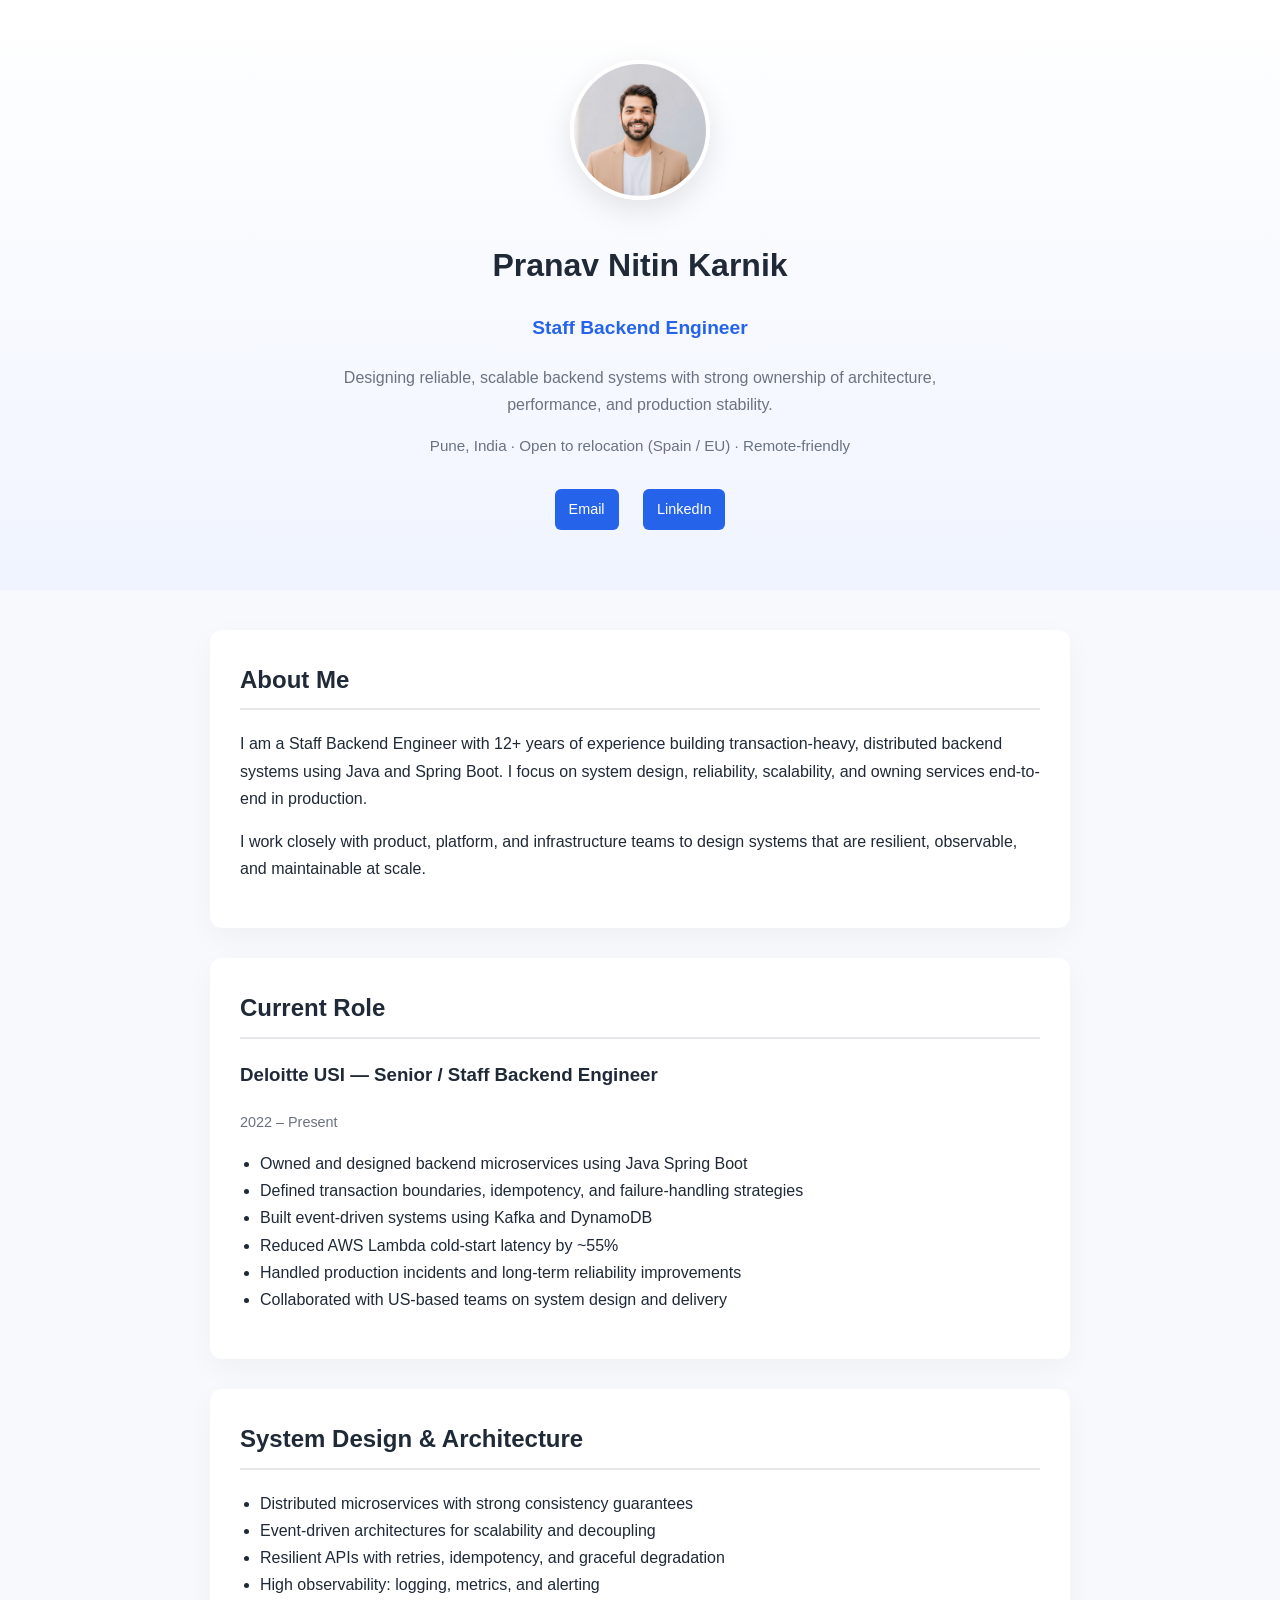
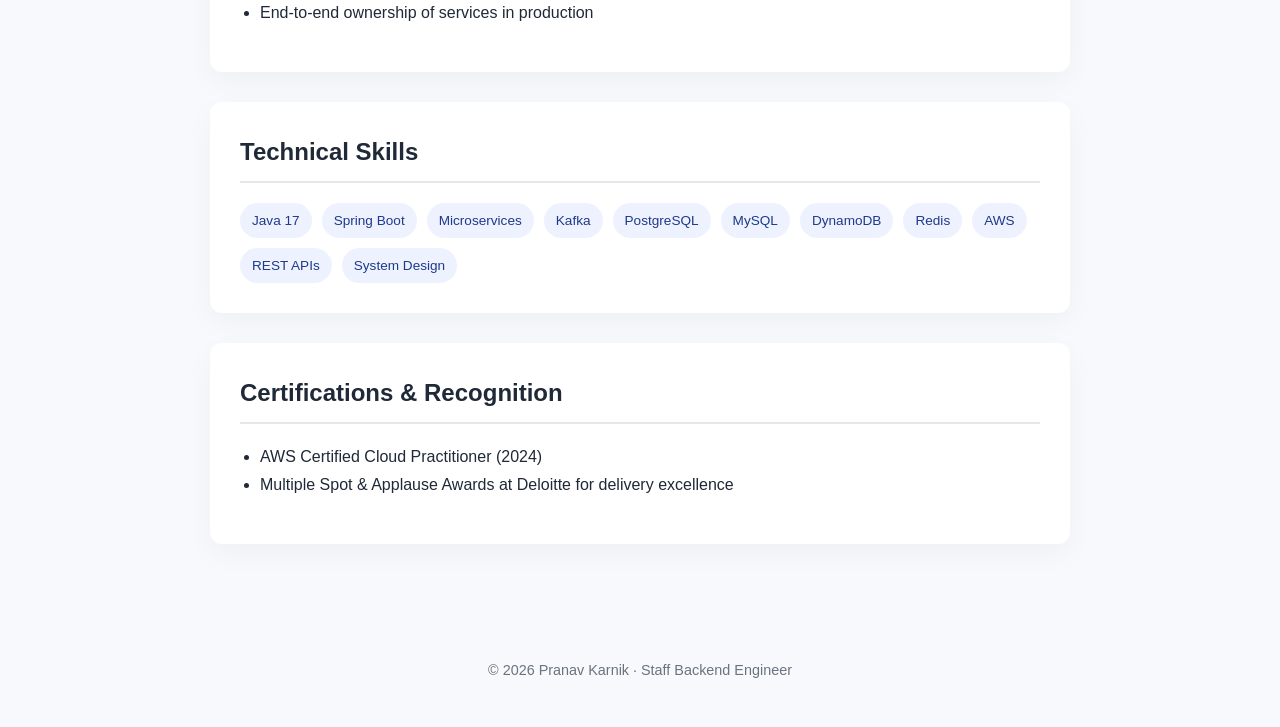
==== index.html @ 647afb9c "Update index.html Update photo file name" ====
<!DOCTYPE html>
<html lang="en">
<head>
  <meta charset="UTF-8" />
  <meta name="viewport" content="width=device-width, initial-scale=1" />
  <title>Pranav Karnik | Staff Backend Engineer</title>
  <link rel="stylesheet" href="styles.css" />
</head>
<body>

<header class="hero">
  <div class="hero-content">
    <img src="IMG_8916.jpeg" alt="Pranav Karnik" class="profile-pic" />

    <h1>Pranav Nitin Karnik</h1>
    <p class="role">Staff Backend Engineer</p>
    <p class="tagline">
      Designing reliable, scalable backend systems with strong ownership
      of architecture, performance, and production stability.
    </p>

    <p class="location">
      Pune, India · Open to relocation (Spain / EU) · Remote-friendly
    </p>

    <div class="links">
      <a href="mailto:pranavkarnik6@gmail.com">Email</a>
      <a href="https://www.linkedin.com/in/pranavkarnik/" target="_blank">LinkedIn</a>
    </div>
  </div>
</header>

<main>

<section>
  <h2>About Me</h2>
  <p>
    I am a Staff Backend Engineer with 12+ years of experience building
    transaction-heavy, distributed backend systems using Java and Spring Boot.
    I focus on system design, reliability, scalability, and owning services
    end-to-end in production.
  </p>
  <p>
    I work closely with product, platform, and infrastructure teams to
    design systems that are resilient, observable, and maintainable at scale.
  </p>
</section>

<section>
  <h2>Current Role</h2>
  <h3>Deloitte USI — Senior / Staff Backend Engineer</h3>
  <p class="time">2022 – Present</p>

  <ul>
    <li>Owned and designed backend microservices using Java Spring Boot</li>
    <li>Defined transaction boundaries, idempotency, and failure-handling strategies</li>
    <li>Built event-driven systems using Kafka and DynamoDB</li>
    <li>Reduced AWS Lambda cold-start latency by ~55%</li>
    <li>Handled production incidents and long-term reliability improvements</li>
    <li>Collaborated with US-based teams on system design and delivery</li>
  </ul>
</section>

<section>
  <h2>System Design & Architecture</h2>
  <ul>
    <li>Distributed microservices with strong consistency guarantees</li>
    <li>Event-driven architectures for scalability and decoupling</li>
    <li>Resilient APIs with retries, idempotency, and graceful degradation</li>
    <li>High observability: logging, metrics, and alerting</li>
    <li>End-to-end ownership of services in production</li>
  </ul>
</section>

<section>
  <h2>Technical Skills</h2>

  <div class="skills">
    <span>Java 17</span>
    <span>Spring Boot</span>
    <span>Microservices</span>
    <span>Kafka</span>
    <span>PostgreSQL</span>
    <span>MySQL</span>
    <span>DynamoDB</span>
    <span>Redis</span>
    <span>AWS</span>
    <span>REST APIs</span>
    <span>System Design</span>
  </div>
</section>

<section>
  <h2>Certifications & Recognition</h2>
  <ul>
    <li>AWS Certified Cloud Practitioner (2024)</li>
    <li>Multiple Spot & Applause Awards at Deloitte for delivery excellence</li>
  </ul>
</section>

</main>

<footer>
  <p>© 2026 Pranav Karnik · Staff Backend Engineer</p>
</footer>

</body>
</html>
---- styles.css ----
:root {
  --bg: #f7f9fc;
  --card: #ffffff;
  --text: #1f2937;
  --muted: #6b7280;
  --accent: #2563eb;
}

* {
  box-sizing: border-box;
}

body {
  margin: 0;
  font-family: -apple-system, BlinkMacSystemFont, "Segoe UI", Arial, sans-serif;
  background: var(--bg);
  color: var(--text);
  line-height: 1.7;
}

.hero {
  background: linear-gradient(180deg, #ffffff, #f0f4ff);
  padding: 60px 20px;
  text-align: center;
}

.hero-content {
  max-width: 900px;
  margin: auto;
}

.profile-pic {
  width: 140px;
  height: 140px;
  object-fit: cover;
  border-radius: 50%;
  border: 4px solid white;
  box-shadow: 0 10px 30px rgba(0,0,0,0.1);
  margin-bottom: 20px;
}

h1 {
  margin: 10px 0 5px;
}

.role {
  font-size: 1.2rem;
  font-weight: 600;
  color: var(--accent);
}

.tagline {
  max-width: 650px;
  margin: 15px auto;
  color: var(--muted);
}

.location {
  font-size: 0.95rem;
  color: var(--muted);
}

.links a {
  display: inline-block;
  margin: 15px 10px 0;
  padding: 8px 14px;
  border-radius: 6px;
  text-decoration: none;
  color: white;
  background: var(--accent);
  font-size: 0.9rem;
}

main {
  max-width: 900px;
  margin: auto;
  padding: 40px 20px;
}

section {
  background: var(--card);
  padding: 30px;
  border-radius: 12px;
  margin-bottom: 30px;
  box-shadow: 0 10px 30px rgba(0,0,0,0.04);
}

h2 {
  margin-top: 0;
  border-bottom: 2px solid #e5e7eb;
  padding-bottom: 8px;
}

.time {
  color: var(--muted);
  font-size: 0.9rem;
}

ul {
  padding-left: 20px;
}

.skills {
  display: flex;
  flex-wrap: wrap;
  gap: 10px;
}

.skills span {
  background: #eef2ff;
  color: #1e3a8a;
  padding: 6px 12px;
  border-radius: 999px;
  font-size: 0.85rem;
}

footer {
  text-align: center;
  padding: 30px 10px;
  color: var(--muted);
  font-size: 0.9rem;
}
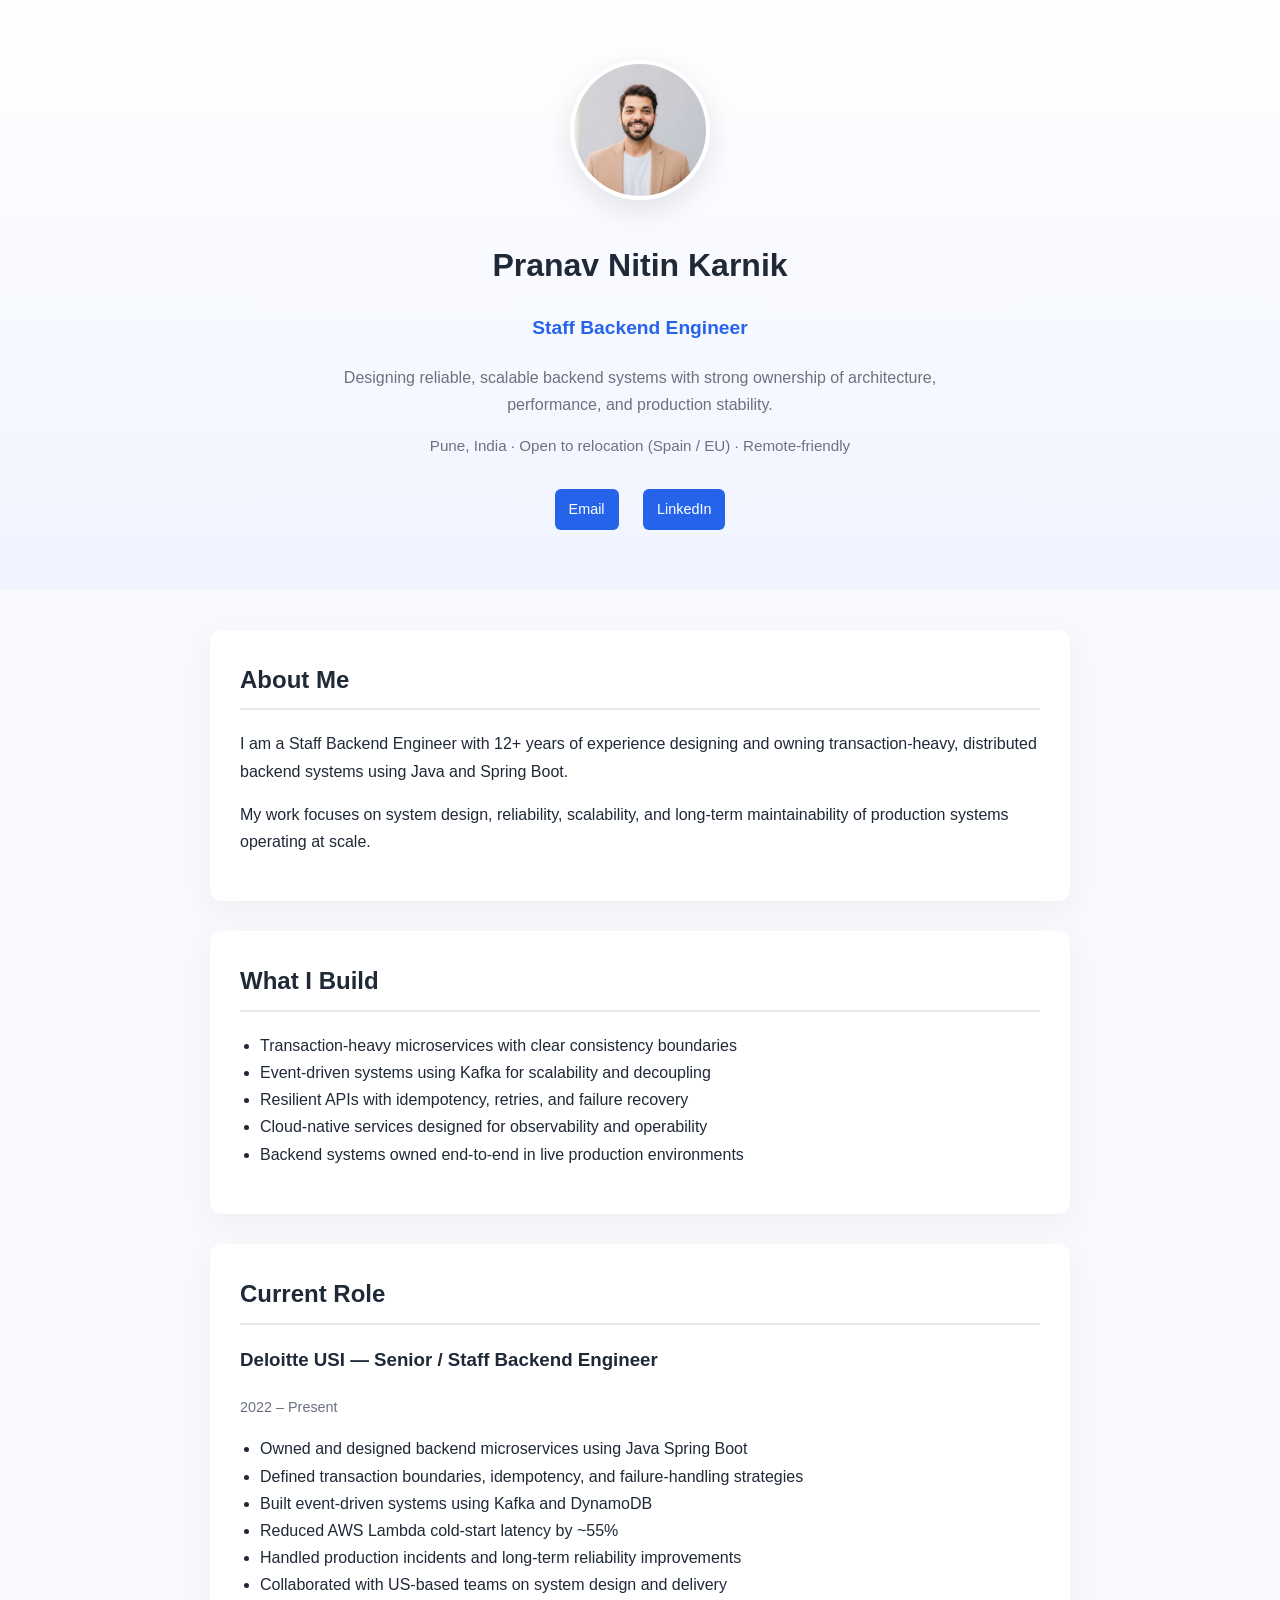
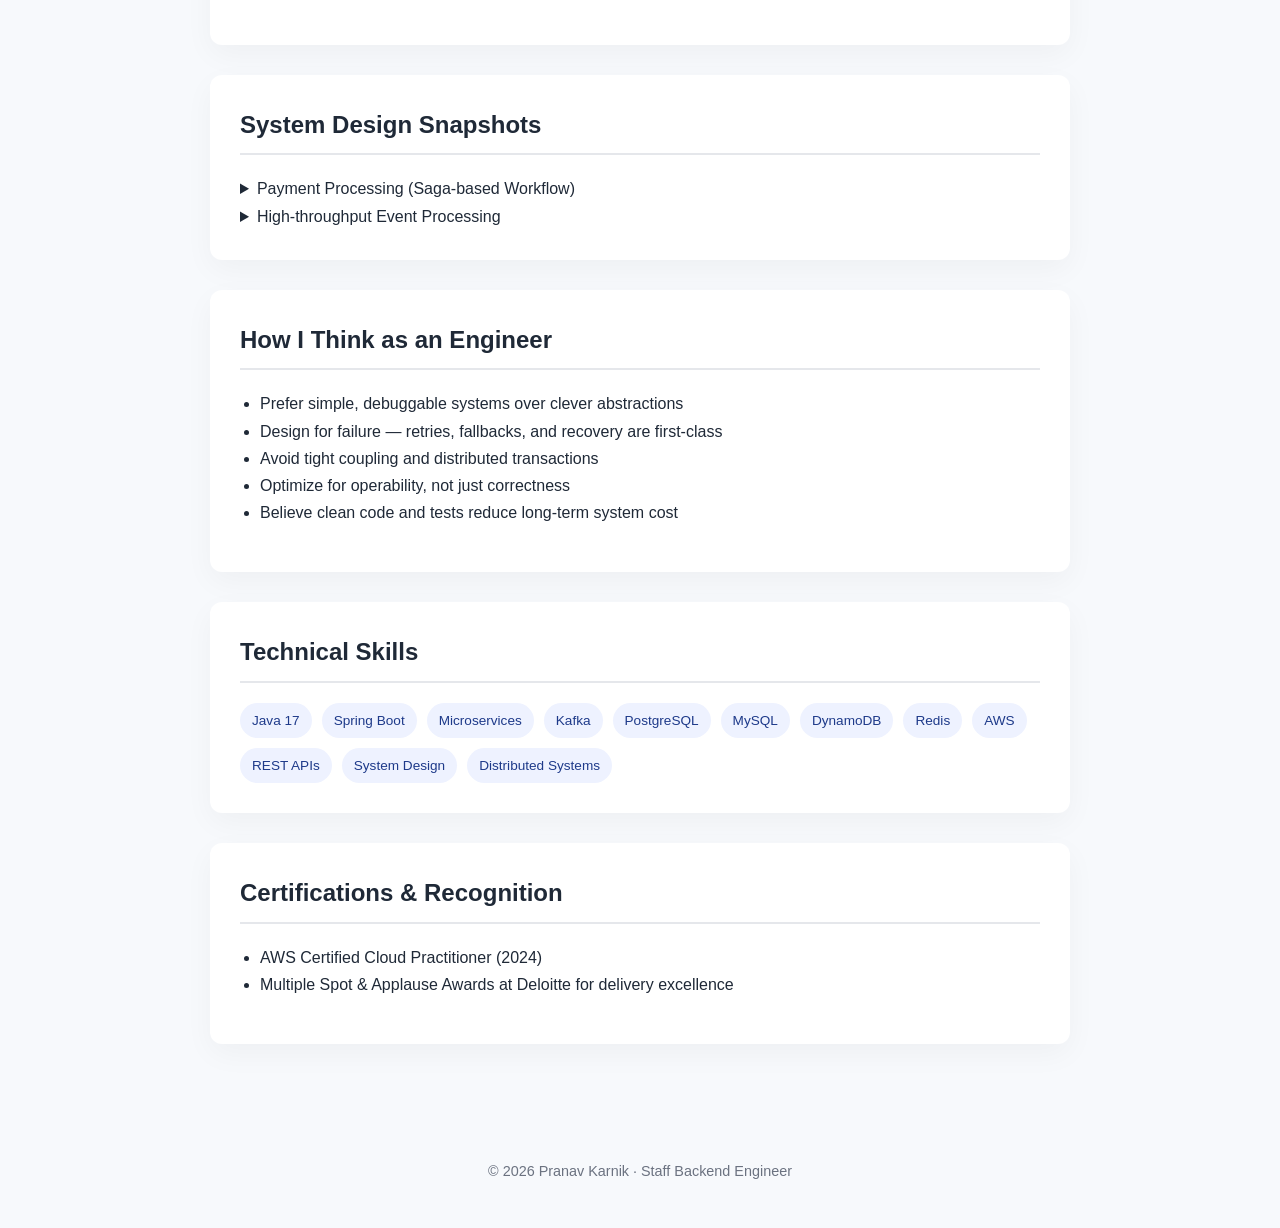
==== commit 12cd5722: "Update index.html Updated as per resume" ====
--- a/index.html
+++ b/index.html
@@ -6,6 +6,9 @@
   <title>Pranav Karnik | Staff Backend Engineer</title>
   <link rel="stylesheet" href="styles.css" />
 </head>
+
+<script src="script.js"></script>
+  
 <body>
 
 <header class="hero">
@@ -35,15 +38,24 @@
 <section>
   <h2>About Me</h2>
   <p>
-    I am a Staff Backend Engineer with 12+ years of experience building
+    I am a Staff Backend Engineer with 12+ years of experience designing and owning
     transaction-heavy, distributed backend systems using Java and Spring Boot.
-    I focus on system design, reliability, scalability, and owning services
-    end-to-end in production.
   </p>
   <p>
-    I work closely with product, platform, and infrastructure teams to
-    design systems that are resilient, observable, and maintainable at scale.
+    My work focuses on system design, reliability, scalability, and long-term
+    maintainability of production systems operating at scale.
   </p>
+</section>
+
+<section>
+  <h2>What I Build</h2>
+  <ul>
+    <li>Transaction-heavy microservices with clear consistency boundaries</li>
+    <li>Event-driven systems using Kafka for scalability and decoupling</li>
+    <li>Resilient APIs with idempotency, retries, and failure recovery</li>
+    <li>Cloud-native services designed for observability and operability</li>
+    <li>Backend systems owned end-to-end in live production environments</li>
+  </ul>
 </section>
 
 <section>
@@ -62,19 +74,42 @@
 </section>
 
 <section>
-  <h2>System Design & Architecture</h2>
+  <h2>System Design Snapshots</h2>
+
+  <details>
+    <summary>Payment Processing (Saga-based Workflow)</summary>
+    <ul>
+      <li>Avoided distributed transactions and 2PC</li>
+      <li>Used local transactions with compensating actions</li>
+      <li>Designed idempotent APIs to safely handle retries</li>
+      <li>Kafka used for asynchronous recovery and state propagation</li>
+    </ul>
+  </details>
+
+  <details>
+    <summary>High-throughput Event Processing</summary>
+    <ul>
+      <li>Kafka-based ingestion for decoupled producers and consumers</li>
+      <li>DynamoDB for scalable state management</li>
+      <li>At-least-once delivery with deduplication strategies</li>
+      <li>Operational dashboards and alerts for failure visibility</li>
+    </ul>
+  </details>
+</section>
+
+<section>
+  <h2>How I Think as an Engineer</h2>
   <ul>
-    <li>Distributed microservices with strong consistency guarantees</li>
-    <li>Event-driven architectures for scalability and decoupling</li>
-    <li>Resilient APIs with retries, idempotency, and graceful degradation</li>
-    <li>High observability: logging, metrics, and alerting</li>
-    <li>End-to-end ownership of services in production</li>
+    <li>Prefer simple, debuggable systems over clever abstractions</li>
+    <li>Design for failure — retries, fallbacks, and recovery are first-class</li>
+    <li>Avoid tight coupling and distributed transactions</li>
+    <li>Optimize for operability, not just correctness</li>
+    <li>Believe clean code and tests reduce long-term system cost</li>
   </ul>
 </section>
 
 <section>
   <h2>Technical Skills</h2>
-
   <div class="skills">
     <span>Java 17</span>
     <span>Spring Boot</span>
@@ -87,6 +122,7 @@
     <span>AWS</span>
     <span>REST APIs</span>
     <span>System Design</span>
+    <span>Distributed Systems</span>
   </div>
 </section>
 
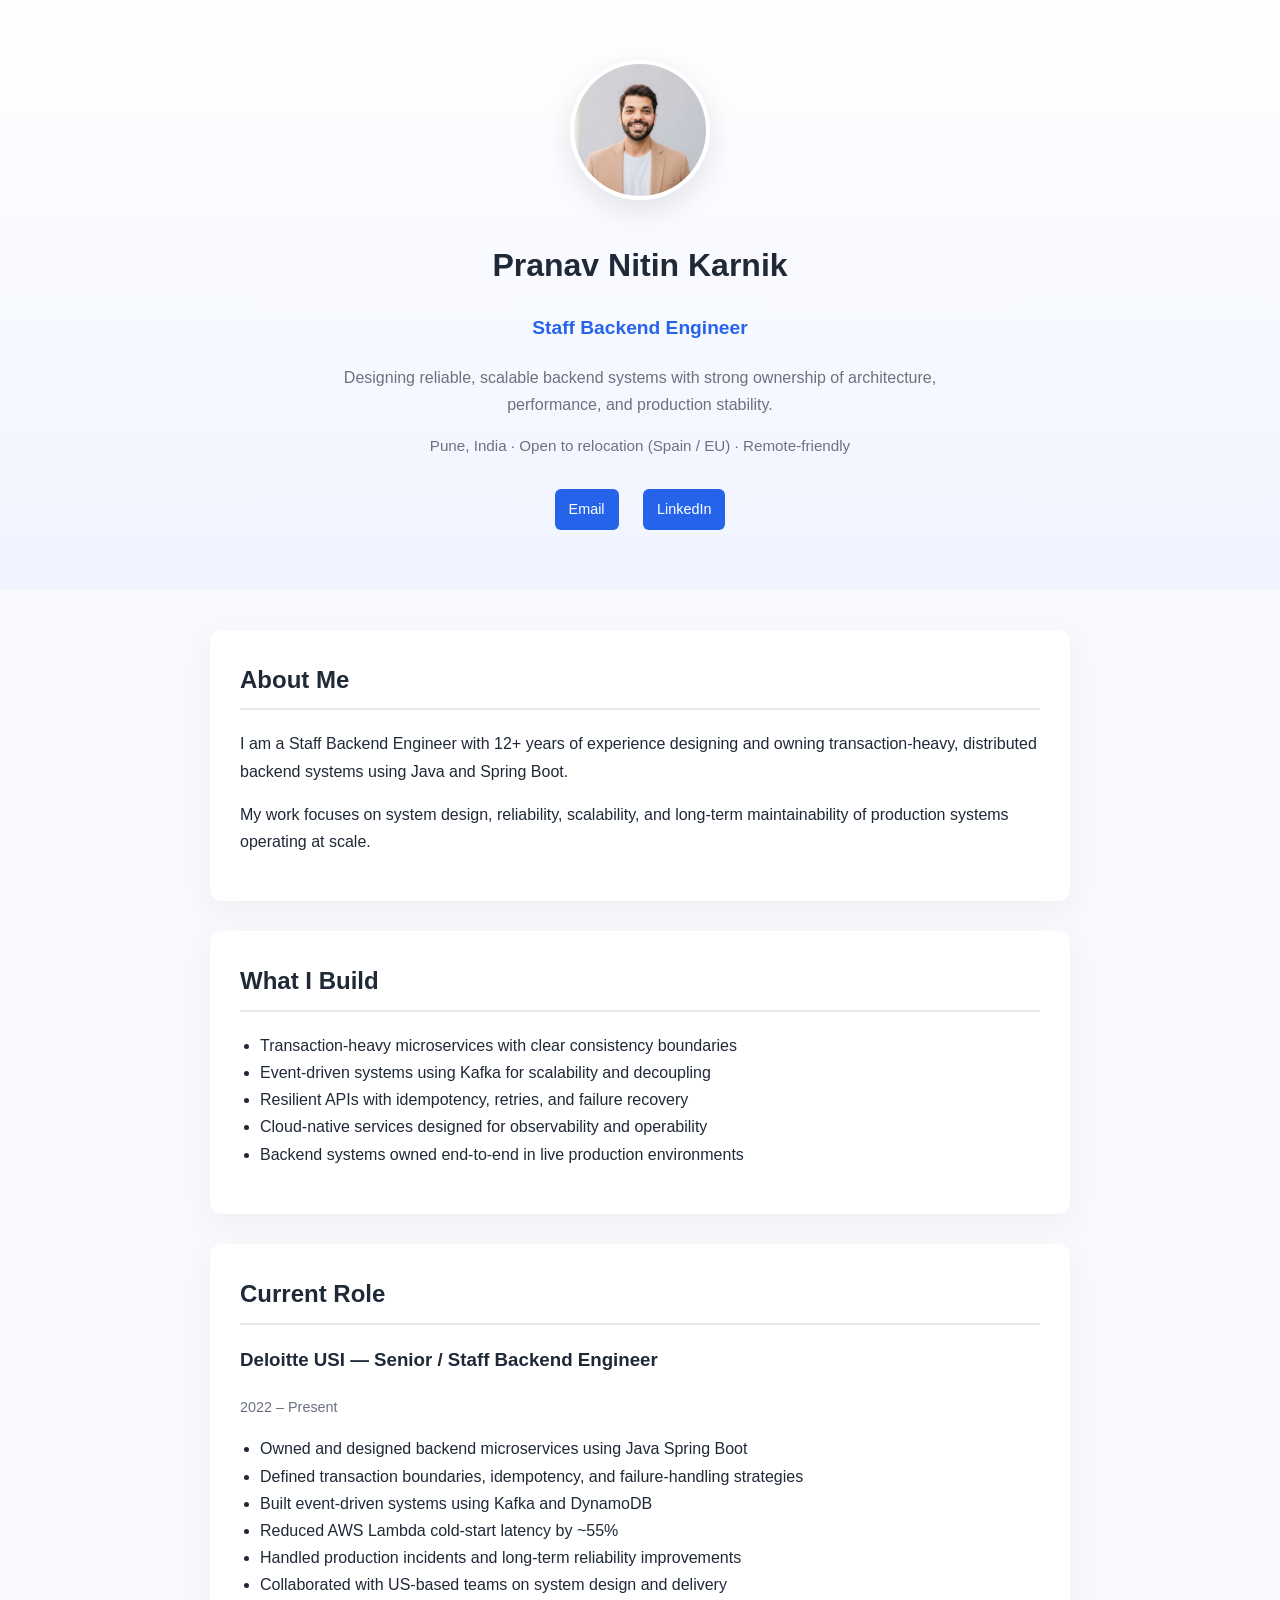
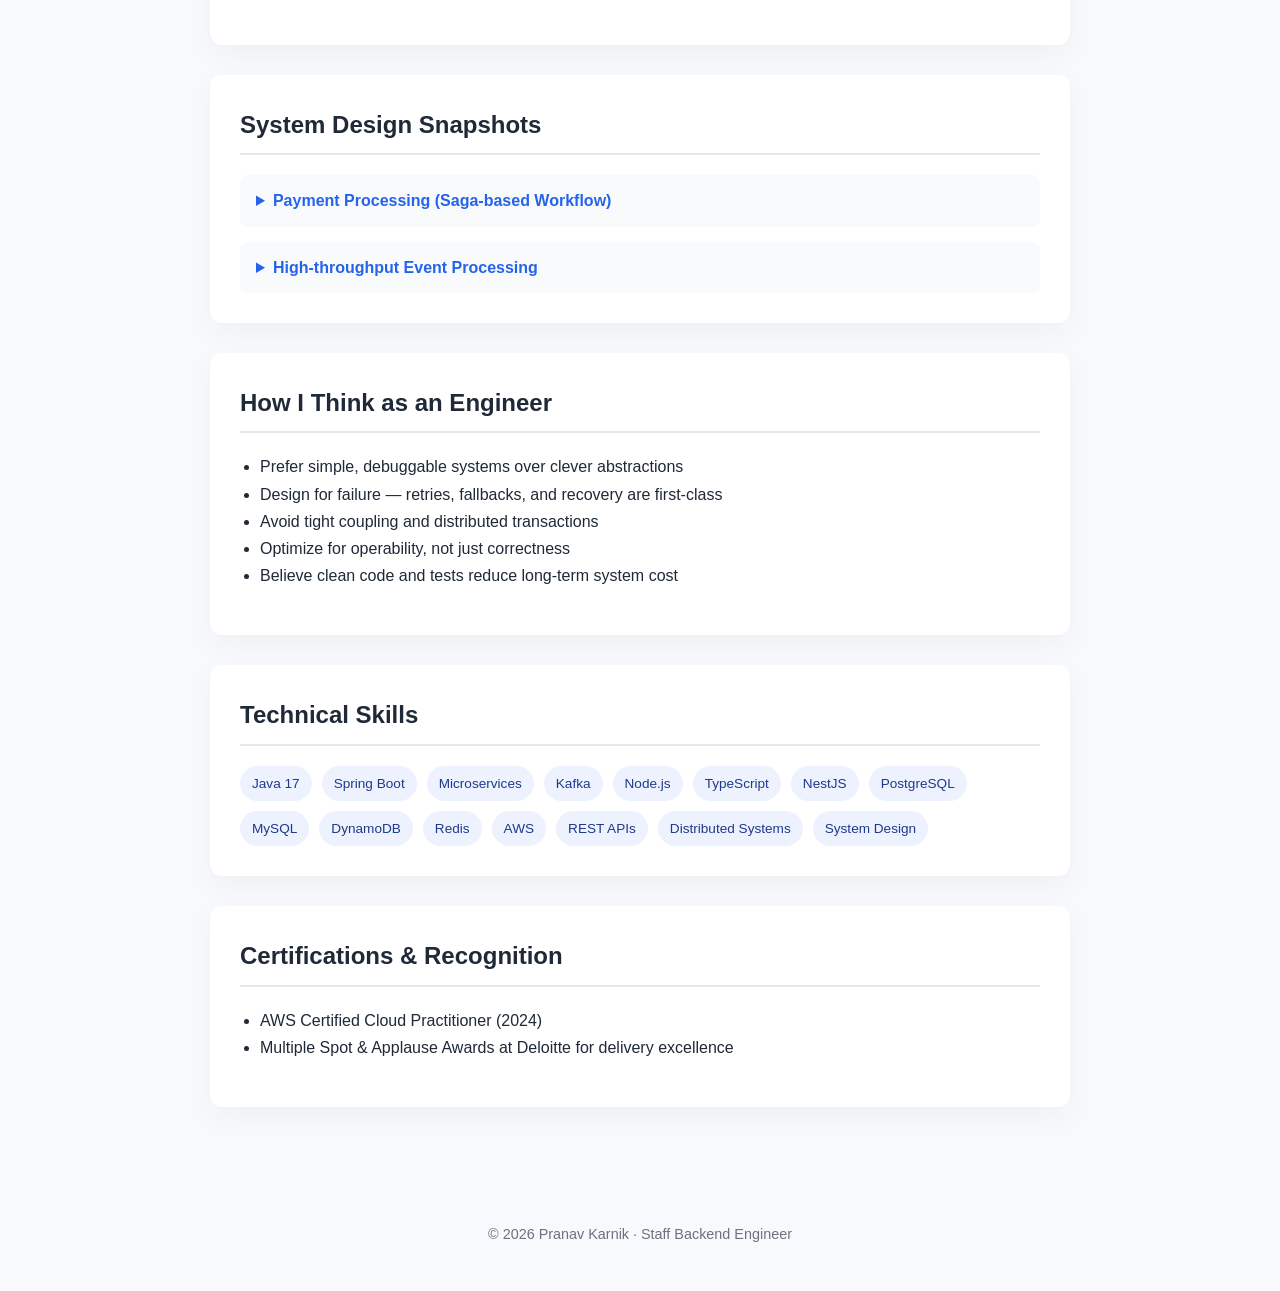
==== commit f15a802c: "Update index.html Updated technical skills" ====
--- a/index.html
+++ b/index.html
@@ -115,14 +115,20 @@
     <span>Spring Boot</span>
     <span>Microservices</span>
     <span>Kafka</span>
+
+    <span>Node.js</span>
+    <span>TypeScript</span>
+    <span>NestJS</span>
+
     <span>PostgreSQL</span>
     <span>MySQL</span>
     <span>DynamoDB</span>
     <span>Redis</span>
+
     <span>AWS</span>
     <span>REST APIs</span>
+    <span>Distributed Systems</span>
     <span>System Design</span>
-    <span>Distributed Systems</span>
   </div>
 </section>
 
--- a/styles.css
+++ b/styles.css
@@ -120,3 +120,21 @@
   color: var(--muted);
   font-size: 0.9rem;
 }
+
+details {
+  margin-top: 15px;
+  padding: 12px 16px;
+  border-radius: 8px;
+  background: #f9fafb;
+  cursor: pointer;
+}
+
+details summary {
+  font-weight: 600;
+  color: var(--accent);
+  outline: none;
+}
+
+details ul {
+  margin-top: 10px;
+}
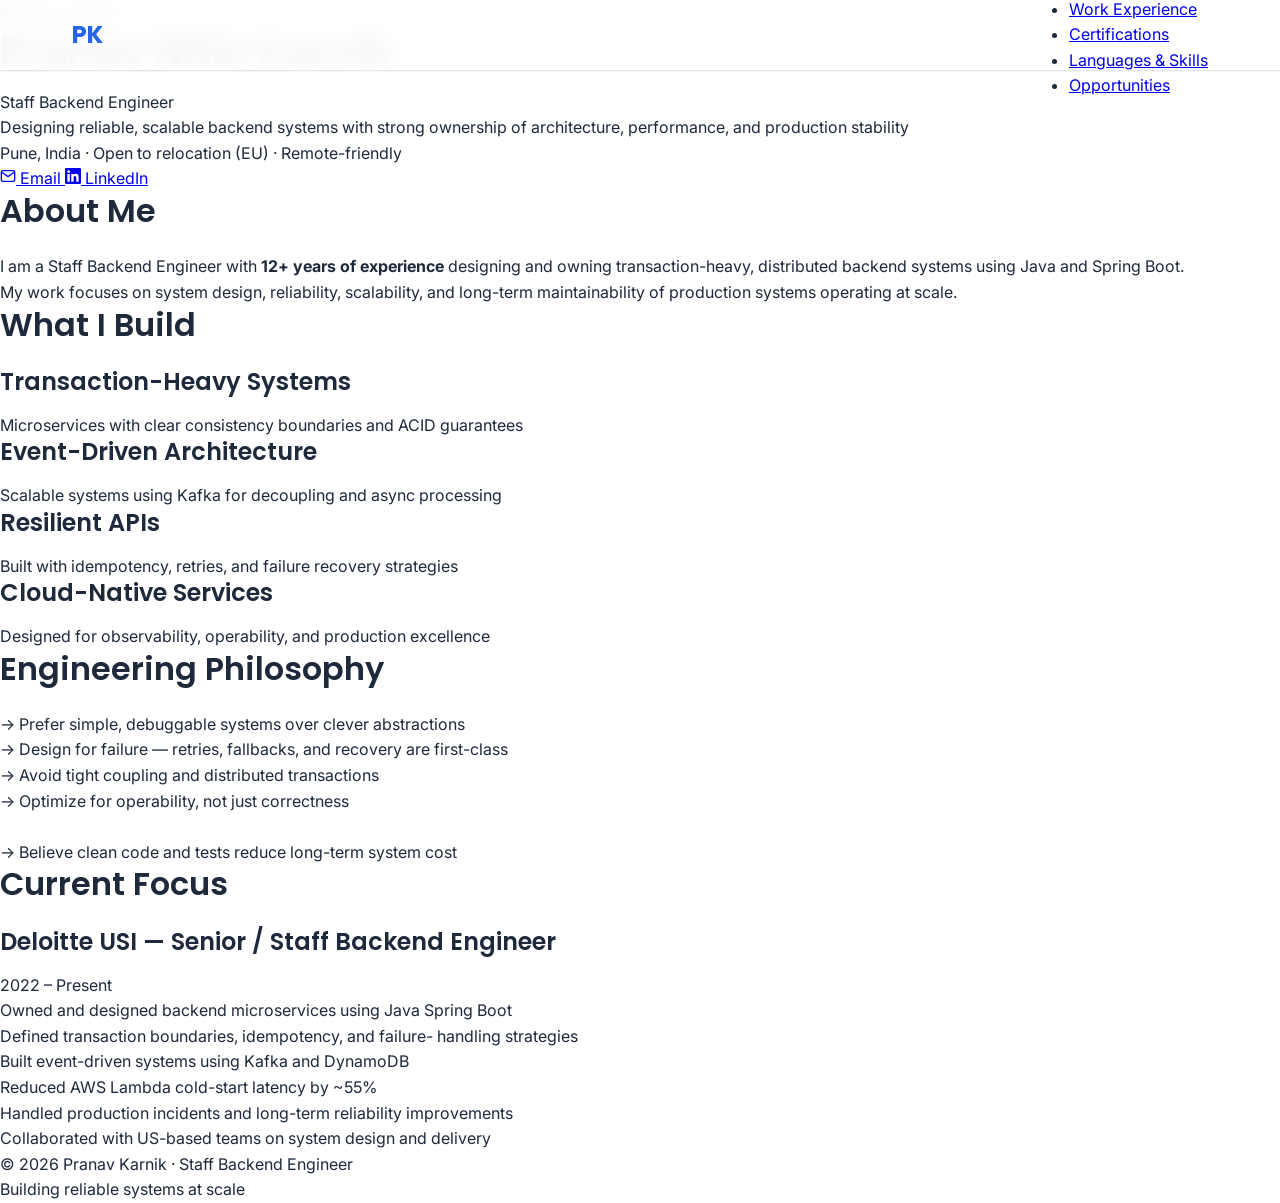
==== commit ec83d39f: "Update index.html" ====
--- a/index.html
+++ b/index.html
@@ -1,150 +1,186 @@
 <!DOCTYPE html>
 <html lang="en">
 <head>
-  <meta charset="UTF-8" />
-  <meta name="viewport" content="width=device-width, initial-scale=1" />
-  <title>Pranav Karnik | Staff Backend Engineer</title>
-  <link rel="stylesheet" href="styles.css" />
+<meta charset="UTF-8" />
+<meta name="viewport" content="width=device-width, initial-scale=1" /
+>
+<title>Pranav Karnik | Staff Backend Engineer</title>
+<link rel="stylesheet" href="styles.css" />
+<link rel="preconnect" href="https://fonts.googleapis.com">
+<link rel="preconnect" href="https://fonts.gstatic.com" crossorigin>
+<link href="https://fonts.googleapis.com/css2?
+family=Inter:wght@300;400;500;600;700&family=Poppins:wght@600;700&displ
+ay=swap" rel="stylesheet">
 </head>
-
+<body>
+<nav class="navbar">
+<div class="nav-container">
+<a href="index.html" class="nav-logo">PK</a>
+<button class="hamburger" id="hamburger" aria-label="Toggle menu">
+<span class="line"></span>
+<span class="line"></span>
+<span class="line"></span>
+</button>
+<ul class="nav-menu" id="navMenu">
+<li><a href="index.html" class="active">Home</a></li>
+<li><a href="experience.html">Work Experience</a></li>
+<li><a href="certifications.html">Certifications</a></li>
+<li><a href="languages.html">Languages & Skills</a></li>
+<li><a href="opportunities.html">Opportunities</a></li>
+</ul>
+</div>
+</nav>
+<header class="hero">
+<div class="hero-content">
+<div class="profile-section">
+<img src="https://res.cloudinary.com/dsrkqlk0v/image/upload/v1769954906/IMG_8916_c2qybw.jpg" alt="Pranav Karnik" class="profile-
+pic" />
+<div class="profile-info">
+<h1>Pranav Nitin Karnik</h1>
+<p class="role">Staff Backend Engineer</p>
+<p class="tagline">
+Designing reliable, scalable backend systems with strong
+ownership
+of architecture, performance, and production stability
+</p>
+<p class="location">
+Pune, India · Open to relocation (EU) · Remote-friendly
+</p>
+<div class="links">
+<a href="mailto:pranavkarnik6@gmail.com" class="btn-primary">
+<svg width="16" height="16" viewBox="0 0 24 24" fill="none"
+stroke="currentColor" stroke-width="2">
+<path d="M4 4h16c1.1 0 2 .9 2 2v12c0 1.1-.9 2-2 2H4c-1.1
+0-2-.9-2-2V6c0-1.1.9-2 2-2z"></path>
+<polyline points="22,6 12,13 2,6"></polyline>
+</svg>
+Email
+</a>
+<a href="https://www.linkedin.com/in/pranavkarnik/"
+target="_blank" class="btn-secondary">
+<svg width="16" height="16" viewBox="0 0 24 24"
+fill="currentColor">
+<path d="M20.447
+20.452h-3.554v-5.569c0-1.328-.027-3.037-1.852-3.037-1.853 0-2.136
+1.445-2.136 2.939v5.667H9.351V9h3.414v1.561h.046c.477-.9 1.637-1.85
+3.37-1.85 3.601 0 4.267 2.37 4.267 5.455v6.286zM5.337 7.433c-1.144
+0-2.063-.926-2.063-2.065 0-1.138.92-2.063 2.063-2.063 1.14 0 2.064.925
+2.064 2.063 0 1.139-.925 2.065-2.064 2.065zm1.782
+13.019H3.555V9h3.564v11.452zM22.225 0H1.771C.792 0 0 .774 0
+1.729v20.542C0 23.227.792 24 1.771 24h20.451C23.2 24 24 23.227 24
+22.271V1.729C24 .774 23.2 0 22.222 0h.003z"/>
+</svg>
+LinkedIn
+</a>
+</div>
+</div>
+</div>
+</div>
+</header>
+<main>
+<section class="section-light">
+<div class="container">
+<h2>About Me</h2>
+<p class="lead">
+I am a Staff Backend Engineer with <strong>12+ years of
+experience</strong> designing and owning
+transaction-heavy, distributed backend systems using Java and
+Spring Boot.
+</p>
+<p>
+My work focuses on system design, reliability, scalability, and
+long-term
+maintainability of production systems operating at scale.
+</p>
+</div>
+</section>
+<section class="section-dark">
+<div class="container">
+<h2>What I Build</h2>
+<div class="grid">
+<div class="card">
+<div class="card-icon"> </div>
+<h3>Transaction-Heavy Systems</h3>
+<p>Microservices with clear consistency boundaries and ACID
+guarantees</p>
+</div>
+<div class="card">
+<div class="card-icon"> </div>
+<h3>Event-Driven Architecture</h3>
+<p>Scalable systems using Kafka for decoupling and async
+processing</p>
+</div>
+<div class="card">
+<div class="card-icon"> </div>
+<h3>Resilient APIs</h3>
+<p>Built with idempotency, retries, and failure recovery
+strategies</p>
+</div>
+<div class="card">
+<div class="card-icon"> </div>
+<h3>Cloud-Native Services</h3>
+<p>Designed for observability, operability, and production
+excellence</p>
+</div>
+</div>
+</div>
+</section>
+<section class="section-light">
+<div class="container">
+<h2>Engineering Philosophy</h2>
+<ul class="philosophy-list">
+<li>
+<span class="bullet">→</span>
+Prefer simple, debuggable systems over clever abstractions
+</li>
+<li>
+<span class="bullet">→</span>
+Design for failure — retries, fallbacks, and recovery are
+first-class
+</li>
+<li>
+<span class="bullet">→</span>
+Avoid tight coupling and distributed transactions
+</li>
+<li>
+<span class="bullet">→</span>
+Optimize for operability, not just correctness
+</li>
+<li>
+</li>
+</ul>
+</div>
+</section>
+<span class="bullet">→</span>
+Believe clean code and tests reduce long-term system cost
+<section class="section-dark">
+<div class="container">
+<h2>Current Focus</h2>
+<div class="current-role">
+<h3>Deloitte USI — Senior / Staff Backend Engineer</h3>
+<p class="time">2022 – Present</p>
+<ul class="achievements">
+<li>Owned and designed backend microservices using Java Spring
+Boot</li>
+<li>Defined transaction boundaries, idempotency, and failure-
+handling strategies</li>
+<li>Built event-driven systems using Kafka and DynamoDB</li>
+<li>Reduced AWS Lambda cold-start latency by ~55%</li>
+<li>Handled production incidents and long-term reliability
+improvements</li>
+<li>Collaborated with US-based teams on system design and
+delivery</li>
+</ul>
+</div>
+</div>
+</section>
+</main>
+<footer>
+<div class="container">
+<p>© 2026 Pranav Karnik · Staff Backend Engineer</p>
+<p class="footer-subtitle">Building reliable systems at scale</p>
+</div>
+</footer>
 <script src="script.js"></script>
-  
-<body>
-
-<header class="hero">
-  <div class="hero-content">
-    <img src="IMG_8916.jpeg" alt="Pranav Karnik" class="profile-pic" />
-
-    <h1>Pranav Nitin Karnik</h1>
-    <p class="role">Staff Backend Engineer</p>
-    <p class="tagline">
-      Designing reliable, scalable backend systems with strong ownership
-      of architecture, performance, and production stability.
-    </p>
-
-    <p class="location">
-      Pune, India · Open to relocation (Spain / EU) · Remote-friendly
-    </p>
-
-    <div class="links">
-      <a href="mailto:pranavkarnik6@gmail.com">Email</a>
-      <a href="https://www.linkedin.com/in/pranavkarnik/" target="_blank">LinkedIn</a>
-    </div>
-  </div>
-</header>
-
-<main>
-
-<section>
-  <h2>About Me</h2>
-  <p>
-    I am a Staff Backend Engineer with 12+ years of experience designing and owning
-    transaction-heavy, distributed backend systems using Java and Spring Boot.
-  </p>
-  <p>
-    My work focuses on system design, reliability, scalability, and long-term
-    maintainability of production systems operating at scale.
-  </p>
-</section>
-
-<section>
-  <h2>What I Build</h2>
-  <ul>
-    <li>Transaction-heavy microservices with clear consistency boundaries</li>
-    <li>Event-driven systems using Kafka for scalability and decoupling</li>
-    <li>Resilient APIs with idempotency, retries, and failure recovery</li>
-    <li>Cloud-native services designed for observability and operability</li>
-    <li>Backend systems owned end-to-end in live production environments</li>
-  </ul>
-</section>
-
-<section>
-  <h2>Current Role</h2>
-  <h3>Deloitte USI — Senior / Staff Backend Engineer</h3>
-  <p class="time">2022 – Present</p>
-
-  <ul>
-    <li>Owned and designed backend microservices using Java Spring Boot</li>
-    <li>Defined transaction boundaries, idempotency, and failure-handling strategies</li>
-    <li>Built event-driven systems using Kafka and DynamoDB</li>
-    <li>Reduced AWS Lambda cold-start latency by ~55%</li>
-    <li>Handled production incidents and long-term reliability improvements</li>
-    <li>Collaborated with US-based teams on system design and delivery</li>
-  </ul>
-</section>
-
-<section>
-  <h2>System Design Snapshots</h2>
-
-  <details>
-    <summary>Payment Processing (Saga-based Workflow)</summary>
-    <ul>
-      <li>Avoided distributed transactions and 2PC</li>
-      <li>Used local transactions with compensating actions</li>
-      <li>Designed idempotent APIs to safely handle retries</li>
-      <li>Kafka used for asynchronous recovery and state propagation</li>
-    </ul>
-  </details>
-
-  <details>
-    <summary>High-throughput Event Processing</summary>
-    <ul>
-      <li>Kafka-based ingestion for decoupled producers and consumers</li>
-      <li>DynamoDB for scalable state management</li>
-      <li>At-least-once delivery with deduplication strategies</li>
-      <li>Operational dashboards and alerts for failure visibility</li>
-    </ul>
-  </details>
-</section>
-
-<section>
-  <h2>How I Think as an Engineer</h2>
-  <ul>
-    <li>Prefer simple, debuggable systems over clever abstractions</li>
-    <li>Design for failure — retries, fallbacks, and recovery are first-class</li>
-    <li>Avoid tight coupling and distributed transactions</li>
-    <li>Optimize for operability, not just correctness</li>
-    <li>Believe clean code and tests reduce long-term system cost</li>
-  </ul>
-</section>
-
-<section>
-  <h2>Technical Skills</h2>
-  <div class="skills">
-    <span>Java 17</span>
-    <span>Spring Boot</span>
-    <span>Microservices</span>
-    <span>Kafka</span>
-
-    <span>Node.js</span>
-    <span>TypeScript</span>
-    <span>NestJS</span>
-
-    <span>PostgreSQL</span>
-    <span>MySQL</span>
-    <span>DynamoDB</span>
-    <span>Redis</span>
-
-    <span>AWS</span>
-    <span>REST APIs</span>
-    <span>Distributed Systems</span>
-    <span>System Design</span>
-  </div>
-</section>
-
-<section>
-  <h2>Certifications & Recognition</h2>
-  <ul>
-    <li>AWS Certified Cloud Practitioner (2024)</li>
-    <li>Multiple Spot & Applause Awards at Deloitte for delivery excellence</li>
-  </ul>
-</section>
-
-</main>
-
-<footer>
-  <p>© 2026 Pranav Karnik · Staff Backend Engineer</p>
-</footer>
-
 </body>
 </html>
--- a/styles.css
+++ b/styles.css
@@ -1,140 +1,1228 @@
+/* ================================
+GLOBAL RESET & VARIABLES
+================================ */
 :root {
-  --bg: #f7f9fc;
-  --card: #ffffff;
-  --text: #1f2937;
-  --muted: #6b7280;
-  --accent: #2563eb;
-}
-
+--primary-color: #2563eb;
+--primary-dark: #1e40af;
+--secondary-color: #64748b;
+--accent-color: #0ea5e9;
+--text-dark: #1e293b;
+--text-light: #64748b;
+--bg-light: #f8fafc;
+--bg-white: #ffffff;
+--bg-dark: #0f172a;
+--border-color: #e2e8f0;
+--shadow-sm: 0 1px 2px 0 rgba(0, 0, 0, 0.05);
+--shadow-md: 0 4px 6px -1px rgba(0, 0, 0, 0.1);
+--shadow-lg: 0 10px 15px -3px rgba(0, 0, 0, 0.1);
+--shadow-xl: 0 20px 25px -5px rgba(0, 0, 0, 0.1);
+--transition: all 0.3s cubic-bezier(0.4, 0, 0.2, 1);
+}
 * {
-  box-sizing: border-box;
-}
-
+margin: 0;
+padding: 0;
+box-sizing: border-box;
+}
+html {
+scroll-behavior: smooth;
+}
 body {
-  margin: 0;
-  font-family: -apple-system, BlinkMacSystemFont, "Segoe UI", Arial, sans-serif;
-  background: var(--bg);
-  color: var(--text);
-  line-height: 1.7;
-}
-
+font-family: 'Inter', -apple-system, BlinkMacSystemFont, 'Segoe UI',
+Roboto, sans-serif;
+color: var(--text-dark);
+line-height: 1.6;
+background-color: var(--bg-white);
+}
+/* ================================
+TYPOGRAPHY
+================================ */
+h1, h2, h3, h4, h5, h6 {
+font-family: 'Poppins', 'Inter', sans-serif;
+font-weight: 700;
+line-height: 1.2;
+color: var(--text-dark);
+margin-bottom: 1rem;
+}
+h1 {
+font-size: 2.5rem;
+font-weight: 700;
+}
+h2 {
+font-size: 2rem;
+font-weight: 600;
+margin-bottom: 1.5rem;
+}
+h3 {
+font-size: 1.5rem;
+font-weight: 600;
+}
+h4 {
+font-size: 1.25rem;
+font-weight: 600;
+}
+p {
+}
+margin-bottom: 1rem;
+.lead {
+font-size: 1.25rem;
+font-weight: 400;
+color: var(--text-light);
+line-height: 1.7;
+}
+.subtitle {
+font-size: 1.1rem;
+color: var(--text-light);
+font-weight: 400;
+}
+/* ================================
+NAVIGATION BAR
+================================ */
+.navbar {
+position: fixed;
+top: 0;
+left: 0;
+right: 0;
+background: rgba(255, 255, 255, 0.95);
+backdrop-filter: blur(10px);
+border-bottom: 1px solid var(--border-color);
+z-index: 1000;
+box-shadow: var(--shadow-sm);
+}
+.nav-container {
+max-width: 1200px;
+margin: 0 auto;
+padding: 0 2rem;
+display: flex;
+justify-content: space-between;
+align-items: center;
+height: 70px;
+}
+.nav-logo {
+font-family: 'Poppins', sans-serif;
+font-size: 1.5rem;
+font-weight: 700;
+color: var(--primary-color);
+text-decoration: none;
+transition: var(--transition);
+}
+.nav-logo:hover {
+color: var(--primary-dark);
+transform: scale(1.05);
+}
+.hamburger {
+display: none;
+flex-direction: column;
+background: none;
+border: none;
+cursor: pointer;
+padding: 0.5rem;
+z-index: 1001;
+}
+.hamburger .line {
+width: 25px;
+height: 3px;
+background-color: var(--text-dark);
+margin: 3px 0;
+transition: var(--transition);
+border-radius: 3px;
+}
+}
+}
+}
+.hamburger.active .line:nth-child(1) {
+transform: rotate(45deg) translate(8px, 8px);
+.hamburger.active .line:nth-child(2) {
+opacity: 0;
+.hamburger.active .line:nth-child(3) {
+transform: rotate(-45deg) translate(7px, -7px);
+.nav-menu {
+display: flex;
+list-style: none;
+gap: 2rem;
+align-items: center;
+}
+.nav-menu li a {
+text-decoration: none;
+color: var(--text-dark);
+font-weight: 500;
+font-size: 0.95rem;
+padding: 0.5rem 1rem;
+border-radius: 6px;
+transition: var(--transition);
+position: relative;
+}
+.nav-menu li a:hover {
+color: var(--primary-color);
+background-color: var(--bg-light);
+}
+.nav-menu li a.active {
+color: var(--primary-color);
+background-color: var(--bg-light);
+}
+/* Mobile Navigation */
+@media (max-width: 768px) {
+.hamburger {
+display: flex;
+}
+.nav-menu {
+position: fixed;
+left: -100%;
+top: 70px;
+flex-direction: column;
+background-color: rgba(255, 255, 255, 0.98);
+width: 100%;
+text-align: center;
+transition: 0.3s;
+box-shadow: var(--shadow-lg);
+padding: 2rem 0;
+gap: 0;
+}
+}
+}
+.nav-menu.active {
+left: 0;
+.nav-menu li {
+width: 100%;
+.nav-menu li a {
+display: block;
+padding: 1rem 2rem;
+margin: 0.25rem 0;
+}
+}
+/* ================================
+HERO SECTION
+================================ */
 .hero {
-  background: linear-gradient(180deg, #ffffff, #f0f4ff);
-  padding: 60px 20px;
-  text-align: center;
-}
-
+margin-top: 70px;
+background: linear-gradient(135deg, #667eea 0%, #764ba2 100%);
+color: white;
+padding: 4rem 2rem;
+}
 .hero-content {
-  max-width: 900px;
-  margin: auto;
-}
-
+max-width: 1200px;
+margin: 0 auto;
+}
+.profile-section {
+display: grid;
+grid-template-columns: 250px 1fr;
+gap: 3rem;
+align-items: center;
+}
 .profile-pic {
-  width: 140px;
-  height: 140px;
-  object-fit: cover;
-  border-radius: 50%;
-  border: 4px solid white;
-  box-shadow: 0 10px 30px rgba(0,0,0,0.1);
-  margin-bottom: 20px;
-}
-
+width: 250px;
+height: 250px;
+object-fit: cover;
+border-radius: 12px;
+border: 5px solid rgba(255, 255, 255, 0.3);
+box-shadow: var(--shadow-xl);
+transition: var(--transition);
+}
+.profile-pic:hover {
+transform: scale(1.02);
+box-shadow: 0 25px 50px -12px rgba(0, 0, 0, 0.25);
+}
+.profile-info h1 {
+color: white;
+font-size: 3rem;
+margin-bottom: 0.5rem;
+}
+.role {
+font-size: 1.5rem;
+font-weight: 600;
+color: rgba(255, 255, 255, 0.95);
+margin-bottom: 1rem;
+}
+.tagline {
+font-size: 1.1rem;
+color: rgba(255, 255, 255, 0.9);
+line-height: 1.6;
+margin-bottom: 1rem;
+}
+.location {
+font-size: 1rem;
+color: rgba(255, 255, 255, 0.85);
+margin-bottom: 1.5rem;
+}
+.links {
+display: flex;
+gap: 1rem;
+flex-wrap: wrap;
+}
+.btn-primary,
+.btn-secondary {
+display: inline-flex;
+align-items: center;
+gap: 0.5rem;
+padding: 0.75rem 1.5rem;
+border-radius: 8px;
+text-decoration: none;
+font-weight: 600;
+transition: var(--transition);
+font-size: 0.95rem;
+}
+.btn-primary {
+background-color: white;
+color: var(--primary-color);
+box-shadow: var(--shadow-md);
+}
+.btn-primary:hover {
+transform: translateY(-2px);
+box-shadow: var(--shadow-lg);
+background-color: var(--bg-light);
+}
+.btn-secondary {
+background-color: rgba(255, 255, 255, 0.2);
+color: white;
+border: 2px solid rgba(255, 255, 255, 0.5);
+}
+.btn-secondary:hover {
+background-color: rgba(255, 255, 255, 0.3);
+border-color: white;
+transform: translateY(-2px);
+}
+.btn-primary.large,
+.btn-secondary.large {
+padding: 1rem 2rem;
+font-size: 1.1rem;
+}
+@media (max-width: 768px) {
+.profile-section {
+grid-template-columns: 1fr;
+text-align: center;
+gap: 2rem;
+}
+.profile-pic {
+margin: 0 auto;
+width: 200px;
+height: 200px;
+}
+}
+}
+.profile-info h1 {
+font-size: 2rem;
+.links {
+justify-content: center;
+}
+/* ================================
+MAIN CONTENT & SECTIONS
+================================ */
+.container {
+max-width: 1200px;
+margin: 0 auto;
+padding: 0 2rem;
+section {
+padding: 4rem 0;
+}
+}
+}
+}
+.section-light {
+background-color: var(--bg-white);
+.section-dark {
+background-color: var(--bg-light);
+.page-header {
+margin-top: 70px;
+background: linear-gradient(135deg, #667eea 0%, #764ba2 100%);
+color: white;
+padding: 3rem 2rem;
+text-align: center;
+}
+.page-header h1 {
+color: white;
+font-size: 2.5rem;
+margin-bottom: 0.5rem;
+}
+.page-header .subtitle {
+color: rgba(255, 255, 255, 0.9);
+font-size: 1.2rem;
+}
+}
+.gradient-header {
+background: linear-gradient(135deg, #0ea5e9 0%, #2563eb 100%);
+/* ================================
+GRID LAYOUTS
+================================ */
+.grid {
+display: grid;
+grid-template-columns: repeat(auto-fit, minmax(280px, 1fr));
+gap: 2rem;
+margin-top: 2rem;
+}
+.grid-small {
+display: grid;
+grid-template-columns: repeat(auto-fit, minmax(250px, 1fr));
+gap: 1.5rem;
+margin-top: 1.5rem;
+}
+/* ================================
+CARDS
+================================ */
+.card {
+background: white;
+border-radius: 12px;
+padding: 2rem;
+box-shadow: var(--shadow-md);
+transition: var(--transition);
+border: 1px solid var(--border-color);
+}
+.card:hover {
+transform: translateY(-5px);
+box-shadow: var(--shadow-xl);
+}
+.card-icon {
+font-size: 3rem;
+margin-bottom: 1rem;
+}
+.card h3 {
+color: var(--text-dark);
+margin-bottom: 0.75rem;
+}
+.card p {
+color: var(--text-light);
+font-size: 0.95rem;
+}
+/* ================================
+PHILOSOPHY & LISTS
+================================ */
+.philosophy-list {
+list-style: none;
+margin-top: 1.5rem;
+}
+.philosophy-list li {
+padding: 1rem 1.5rem;
+margin-bottom: 0.75rem;
+background: white;
+border-left: 4px solid var(--primary-color);
+border-radius: 6px;
+box-shadow: var(--shadow-sm);
+transition: var(--transition);
+}
+.philosophy-list li:hover {
+box-shadow: var(--shadow-md);
+transform: translateX(5px);
+}
+.bullet {
+color: var(--primary-color);
+font-weight: 700;
+margin-right: 0.75rem;
+}
+.achievements {
+list-style: none;
+margin-top: 1rem;
+}
+.achievements li {
+padding: 0.75rem 0;
+padding-left: 1.5rem;
+position: relative;
+color: var(--text-dark);
+}
+.achievements li:before {
+content: "‣";
+position: absolute;
+left: 0;
+color: var(--primary-color);
+font-weight: bold;
+}
+/* ================================
+CURRENT ROLE
+================================ */
+.current-role {
+background: white;
+padding: 2rem;
+border-radius: 12px;
+box-shadow: var(--shadow-md);
+border-left: 4px solid var(--primary-color);
+}
+.time {
+color: var(--text-light);
+font-weight: 600;
+font-size: 0.95rem;
+margin-bottom: 1rem;
+}
+/* ================================
+EXPERIENCE PAGE
+================================ */
+.experience-item {
+background: white;
+border-radius: 12px;
+padding: 2.5rem;
+margin-bottom: 2rem;
+box-shadow: var(--shadow-md);
+border: 1px solid var(--border-color);
+}
+.experience-header {
+display: flex;
+justify-content: space-between;
+align-items: flex-start;
+margin-bottom: 1.5rem;
+padding-bottom: 1.5rem;
+border-bottom: 2px solid var(--border-color);
+}
+.experience-header h2 {
+color: var(--text-dark);
+margin-bottom: 0.25rem;
+}
+.experience-header h3 {
+color: var(--text-light);
+font-weight: 500;
+font-size: 1.2rem;
+}
+.experience-date {
+display: flex;
+flex-direction: column;
+gap: 0.5rem;
+align-items: flex-end;
+}
+.time-badge,
+.location-badge {
+padding: 0.4rem 1rem;
+border-radius: 20px;
+font-size: 0.85rem;
+font-weight: 600;
+}
+.time-badge {
+background-color: var(--primary-color);
+color: white;
+}
+.location-badge {
+background-color: var(--bg-light);
+color: var(--text-light);
+}
+.experience-content h4 {
+color: var(--text-dark);
+margin-top: 1.5rem;
+margin-bottom: 1rem;
+}
+.highlight-card {
+background: var(--bg-light);
+padding: 1.5rem;
+border-radius: 8px;
+border-left: 3px solid var(--accent-color);
+}
+}
+.highlight-card h5 {
+color: var(--text-dark);
+margin-bottom: 0.75rem;
+font-size: 1.1rem;
+}
+}
+.highlight-card ul {
+list-style: none;
+.highlight-card li {
+padding: 0.4rem 0;
+padding-left: 1.2rem;
+position: relative;
+font-size: 0.9rem;
+color: var(--text-dark);
+}
+.highlight-card li:before {
+content: "•";
+position: absolute;
+left: 0;
+color: var(--accent-color);
+font-weight: bold;
+}
+/* Timeline */
+.experience-summary {
+margin-top: 3rem;
+background: var(--bg-light);
+padding: 2.5rem;
+border-radius: 12px;
+}
+.timeline {
+margin-top: 2rem;
+position: relative;
+padding-left: 2rem;
+}
+.timeline:before {
+content: "";
+position: absolute;
+left: 0;
+top: 0;
+bottom: 0;
+width: 3px;
+background: var(--primary-color);
+}
+.timeline-item {
+position: relative;
+margin-bottom: 2rem;
+}
+.timeline-marker {
+position: absolute;
+left: -2.5rem;
+top: 0.25rem;
+width: 12px;
+height: 12px;
+background: var(--primary-color);
+border: 3px solid white;
+border-radius: 50%;
+box-shadow: var(--shadow-md);
+}
+.timeline-content h4 {
+color: var(--primary-color);
+font-size: 1.1rem;
+margin-bottom: 0.5rem;
+}
+.timeline-content p {
+color: var(--text-dark);
+margin-bottom: 0;
+}
+@media (max-width: 768px) {
+.experience-header {
+flex-direction: column;
+gap: 1rem;
+}
+}
+.experience-date {
+align-items: flex-start;
+}
+/* ================================
+CERTIFICATIONS PAGE
+================================ */
+.cert-section {
+margin-bottom: 3rem;
+}
+.cert-card {
+background: white;
+border-radius: 12px;
+padding: 2rem;
+box-shadow: var(--shadow-md);
+border: 1px solid var(--border-color);
+margin-bottom: 1.5rem;
+transition: var(--transition);
+}
+.cert-card:hover {
+box-shadow: var(--shadow-lg);
+transform: translateY(-2px);
+}
+}
+.cert-card.featured {
+border-left: 4px solid var(--primary-color);
+.cert-header {
+display: flex;
+gap: 1.5rem;
+align-items: flex-start;
+margin-bottom: 1.5rem;
+}
+}
+.cert-icon {
+color: var(--primary-color);
+.cert-issuer {
+color: var(--text-light);
+font-weight: 500;
+margin-top: 0.25rem;
+}
+.cert-details {
+margin-top: 1rem;
+}
+.cert-meta {
+display: flex;
+gap: 1rem;
+margin-bottom: 1rem;
+}
+.cert-badge,
+.cert-year {
+padding: 0.4rem 1rem;
+border-radius: 20px;
+font-size: 0.85rem;
+font-weight: 600;
+}
+.cert-badge {
+background-color: #10b981;
+color: white;
+}
+.cert-year {
+background-color: var(--bg-light);
+color: var(--text-light);
+}
+.cert-description {
+color: var(--text-light);
+line-height: 1.6;
+margin-bottom: 1rem;
+}
+.cert-skills {
+display: flex;
+flex-wrap: wrap;
+gap: 0.5rem;
+margin-top: 1rem;
+}
+.skill-tag {
+padding: 0.4rem 0.9rem;
+background-color: var(--bg-light);
+color: var(--text-dark);
+border-radius: 6px;
+font-size: 0.85rem;
+font-weight: 500;
+}
+/* Awards Grid */
+.awards-grid {
+display: grid;
+grid-template-columns: repeat(auto-fit, minmax(300px, 1fr));
+gap: 1.5rem;
+margin-top: 1.5rem;
+}
+.award-card {
+background: white;
+border-radius: 12px;
+padding: 2rem;
+box-shadow: var(--shadow-md);
+border: 1px solid var(--border-color);
+transition: var(--transition);
+}
+.award-card:hover {
+transform: translateY(-3px);
+box-shadow: var(--shadow-lg);
+}
+.award-icon {
+font-size: 2.5rem;
+margin-bottom: 1rem;
+}
+.award-company {
+color: var(--text-light);
+font-weight: 600;
+margin-bottom: 0.75rem;
+}
+.award-description {
+color: var(--text-light);
+font-size: 0.95rem;
+line-height: 1.6;
+}
+}
+.award-meta {
+margin-top: 1rem;
+}
+.award-badge {
+display: inline-block;
+padding: 0.4rem 1rem;
+background-color: var(--bg-light);
+color: var(--primary-color);
+border-radius: 20px;
+font-size: 0.85rem;
+font-weight: 600;
+}
+/* Learning */
+.learning-card {
+background: var(--bg-light);
+padding: 2rem;
+border-radius: 12px;
+border-left: 4px solid var(--accent-color);
+}
+}
+.learning-areas {
+margin-top: 1.5rem;
+.learning-list {
+list-style: none;
+margin-top: 1rem;
+}
+.learning-list li {
+padding: 0.5rem 0;
+padding-left: 1.5rem;
+position: relative;
+color: var(--text-dark);
+}
+.learning-list li:before {
+content: "→";
+position: absolute;
+left: 0;
+color: var(--accent-color);
+font-weight: bold;
+}
+/* Future Certifications */
+.future-certs {
+margin-top: 1.5rem;
+}
+.future-cert-item {
+background: white;
+padding: 1.5rem;
+border-radius: 8px;
+margin-bottom: 1rem;
+border-left: 3px solid var(--text-light);
+}
+.future-cert-item h4 {
+color: var(--text-dark);
+margin-bottom: 0.5rem;
+}
+.future-cert-item p {
+color: var(--text-light);
+font-size: 0.9rem;
+margin-bottom: 0;
+}
+/* ================================
+LANGUAGES & SKILLS PAGE
+================================ */
+.skills-section {
+margin-bottom: 3rem;
+}
+/* Language Cards */
+.language-grid {
+display: grid;
+grid-template-columns: repeat(auto-fit, minmax(250px, 1fr));
+gap: 1.5rem;
+margin-top: 1.5rem;
+}
+.language-card {
+background: white;
+border-radius: 12px;
+padding: 2rem;
+box-shadow: var(--shadow-md);
+text-align: center;
+border: 1px solid var(--border-color);
+transition: var(--transition);
+}
+.language-card:hover {
+transform: translateY(-3px);
+box-shadow: var(--shadow-lg);
+}
+.language-flag {
+font-size: 3rem;
+margin-bottom: 1rem;
+}
+.proficiency-bar {
+width: 100%;
+height: 8px;
+background-color: var(--bg-light);
+border-radius: 10px;
+overflow: hidden;
+margin: 1rem 0;
+}
+.proficiency-fill {
+height: 100%;
+accent-color));
+border-radius: 10px;
+transition: width 0.5s ease;
+background: linear-gradient(90deg, var(--primary-color), var(--
+}
+.proficiency-level {
+color: var(--text-light);
+font-size: 0.9rem;
+font-weight: 500;
+/* Tech Skills */
+.tech-category {
+margin-bottom: 2rem;
+}
+}
+.tech-category h3 {
+color: var(--text-dark);
+font-size: 1.2rem;
+margin-bottom: 1rem;
+padding-bottom: 0.5rem;
+border-bottom: 2px solid var(--border-color);
+}
+.tech-grid {
+display: grid;
+grid-template-columns: repeat(auto-fit, minmax(200px, 1fr));
+gap: 1rem;
+margin-top: 1rem;
+}
+.tech-item {
+background: white;
+padding: 1.25rem;
+border-radius: 8px;
+box-shadow: var(--shadow-sm);
+border: 1px solid var(--border-color);
+transition: var(--transition);
+display: flex;
+flex-direction: column;
+gap: 0.5rem;
+}
+.tech-item:hover {
+box-shadow: var(--shadow-md);
+transform: translateY(-2px);
+}
+}
+}
+}
+.tech-item.expert {
+border-left: 4px solid #10b981;
+.tech-item.advanced {
+border-left: 4px solid var(--primary-color);
+.tech-item.intermediate {
+border-left: 4px solid var(--accent-color);
+.tech-name {
+font-weight: 600;
+color: var(--text-dark);
+font-size: 1rem;
+}
+.tech-level {
+font-size: 0.85rem;
+font-weight: 600;
+padding: 0.25rem 0.75rem;
+border-radius: 12px;
+align-self: flex-start;
+}
+.tech-item.expert .tech-level {
+background-color: #d1fae5;
+color: #065f46;
+}
+.tech-item.advanced .tech-level {
+background-color: #dbeafe;
+color: #1e40af;
+}
+.tech-item.intermediate .tech-level {
+background-color: #e0f2fe;
+color: #075985;
+}
+.tech-version {
+font-size: 0.8rem;
+color: var(--text-light);
+}
+/* Architecture Skills */
+.architecture-skills {
+display: grid;
+grid-template-columns: repeat(auto-fit, minmax(280px, 1fr));
+gap: 1.5rem;
+margin-top: 1.5rem;
+}
+.arch-item {
+background: white;
+padding: 1.5rem;
+border-radius: 8px;
+box-shadow: var(--shadow-sm);
+border-left: 3px solid var(--primary-color);
+transition: var(--transition);
+}
+.arch-item:hover {
+box-shadow: var(--shadow-md);
+transform: translateX(3px);
+}
+.arch-item h4 {
+color: var(--text-dark);
+margin-bottom: 0.5rem;
+}
+.arch-item p {
+color: var(--text-light);
+font-size: 0.9rem;
+margin-bottom: 0;
+}
+/* Tools Grid */
+.tools-grid {
+display: grid;
+grid-template-columns: repeat(auto-fit, minmax(250px, 1fr));
+gap: 1.5rem;
+margin-top: 1.5rem;
+}
+.tool-category {
+background: white;
+padding: 1.5rem;
+border-radius: 8px;
+box-shadow: var(--shadow-sm);
+border: 1px solid var(--border-color);
+}
+.tool-category h4 {
+color: var(--text-dark);
+margin-bottom: 1rem;
+}
+}
+.tool-category ul {
+list-style: none;
+.tool-category li {
+padding: 0.4rem 0;
+padding-left: 1.2rem;
+position: relative;
+color: var(--text-dark);
+font-size: 0.9rem;
+}
+.tool-category li:before {
+content: "✓";
+position: absolute;
+left: 0;
+color: var(--primary-color);
+font-weight: bold;
+}
+/* ================================
+OPPORTUNITIES PAGE
+================================ */
+.opportunity-intro {
+text-align: center;
+max-width: 800px;
+margin: 0 auto 3rem;
+}
+.opportunity-grid {
+display: grid;
+grid-template-columns: repeat(auto-fit, minmax(320px, 1fr));
+gap: 2rem;
+margin-bottom: 3rem;
+}
+.opportunity-card {
+background: white;
+border-radius: 12px;
+padding: 2.5rem;
+box-shadow: var(--shadow-md);
+border: 1px solid var(--border-color);
+transition: var(--transition);
+}
+.opportunity-card:hover {
+transform: translateY(-5px);
+box-shadow: var(--shadow-xl);
+}
+.opportunity-card.featured {
+border: 2px solid var(--primary-color);
+background: linear-gradient(135deg, #f0f9ff 0%, #e0f2fe 100%);
+}
+.opp-icon {
+font-size: 3rem;
+margin-bottom: 1rem;
+}
+.opp-highlight {
+color: var(--primary-color);
+font-weight: 600;
+font-size: 1.1rem;
+margin-bottom: 1.5rem;
+}
+.opp-details h4 {
+color: var(--text-dark);
+margin-top: 1.5rem;
+margin-bottom: 1rem;
+}
+}
+.opp-details ul {
+list-style: none;
+.opp-details li {
+padding: 0.5rem 0;
+padding-left: 1.5rem;
+position: relative;
+color: var(--text-dark);
+}
+.opp-details li:before {
+content: "‣";
+position: absolute;
+left: 0;
+color: var(--primary-color);
+font-weight: bold;
+}
+.visa-badge {
+background: var(--primary-color);
+color: white;
+padding: 1rem 1.5rem;
+border-radius: 8px;
+margin-top: 1.5rem;
+}
+.visa-badge strong {
+display: block;
+margin-bottom: 0.5rem;
+font-size: 1.1rem;
+}
+.visa-badge p {
+margin: 0;
+font-size: 0.9rem;
+opacity: 0.95;
+}
+.note {
+background: var(--bg-light);
+padding: 1rem;
+border-radius: 6px;
+margin-top: 1rem;
+font-size: 0.9rem;
+color: var(--text-dark);
+}
+/* What Looking For */
+.what-looking-for {
+background: var(--bg-light);
+padding: 3rem;
+border-radius: 12px;
+margin-bottom: 3rem;
+}
+.looking-grid {
+display: grid;
+grid-template-columns: repeat(auto-fit, minmax(250px, 1fr));
+gap: 2rem;
+margin-top: 2rem;
+}
+.looking-item {
+background: white;
+padding: 1.5rem;
+border-radius: 8px;
+box-shadow: var(--shadow-sm);
+}
+.looking-item h3 {
+color: var(--text-dark);
+margin-bottom: 1rem;
+font-size: 1.2rem;
+}
+}
+.looking-item ul {
+list-style: none;
+.looking-item li {
+padding: 0.4rem 0;
+padding-left: 1.2rem;
+position: relative;
+color: var(--text-dark);
+}
+.looking-item li:before {
+content: "•";
+position: absolute;
+left: 0;
+color: var(--primary-color);
+font-weight: bold;
+/* Value Proposition */
+.value-proposition {
+margin-bottom: 3rem;
+}
+}
+.value-grid {
+display: grid;
+grid-template-columns: repeat(auto-fit, minmax(250px, 1fr));
+gap: 1.5rem;
+margin-top: 2rem;
+}
+.value-item {
+background: white;
+padding: 2rem;
+border-radius: 12px;
+box-shadow: var(--shadow-md);
+text-align: center;
+border: 1px solid var(--border-color);
+transition: var(--transition);
+}
+.value-item:hover {
+transform: translateY(-3px);
+box-shadow: var(--shadow-lg);
+}
+.value-icon {
+font-size: 2.5rem;
+margin-bottom: 1rem;
+}
+.value-item h4 {
+color: var(--text-dark);
+margin-bottom: 0.75rem;
+}
+.value-item p {
+color: var(--text-light);
+font-size: 0.9rem;
+margin-bottom: 0;
+}
+/* Relocation Info */
+.relocation-info {
+background: linear-gradient(135deg, #f0f9ff 0%, #e0f2fe 100%);
+padding: 3rem;
+border-radius: 12px;
+margin-bottom: 3rem;
+}
+.relocation-content {
+max-width: 900px;
+margin: 0 auto;
+}
+.relocation-details {
+display: grid;
+grid-template-columns: repeat(auto-fit, minmax(200px, 1fr));
+gap: 1.5rem;
+margin-top: 2rem;
+}
+.relocation-item {
+background: white;
+padding: 1.5rem;
+border-radius: 8px;
+box-shadow: var(--shadow-sm);
+}
+.relocation-item h4 {
+color: var(--primary-color);
+margin-bottom: 0.5rem;
+font-size: 1.1rem;
+}
+.relocation-item p {
+color: var(--text-dark);
+font-size: 0.9rem;
+margin-bottom: 0;
+}
+/* Contact CTA */
+.contact-cta {
+background: white;
+padding: 3rem;
+border-radius: 12px;
+box-shadow: var(--shadow-lg);
+text-align: center;
+border: 2px solid var(--primary-color);
+}
+.contact-cta h2 {
+color: var(--text-dark);
+margin-bottom: 1rem;
+}
+.contact-cta p {
+color: var(--text-light);
+font-size: 1.1rem;
+max-width: 700px;
+margin: 0 auto 2rem;
+}
+.cta-buttons {
+display: flex;
+gap: 1rem;
+justify-content: center;
+flex-wrap: wrap;
+}
+}
+/* ================================
+FOOTER
+================================ */
+footer {
+background-color: var(--bg-dark);
+color: rgba(255, 255, 255, 0.8);
+padding: 2rem 0;
+text-align: center;
+}
+footer p {
+margin-bottom: 0.5rem;
+}
+.footer-subtitle {
+font-size: 0.9rem;
+color: rgba(255, 255, 255, 0.6);
+}
+/* ================================
+RESPONSIVE DESIGN
+================================ */
+@media (max-width: 992px) {
 h1 {
-  margin: 10px 0 5px;
-}
-
-.role {
-  font-size: 1.2rem;
-  font-weight: 600;
-  color: var(--accent);
-}
-
-.tagline {
-  max-width: 650px;
-  margin: 15px auto;
-  color: var(--muted);
-}
-
-.location {
-  font-size: 0.95rem;
-  color: var(--muted);
-}
-
-.links a {
-  display: inline-block;
-  margin: 15px 10px 0;
-  padding: 8px 14px;
-  border-radius: 6px;
-  text-decoration: none;
-  color: white;
-  background: var(--accent);
-  font-size: 0.9rem;
-}
-
-main {
-  max-width: 900px;
-  margin: auto;
-  padding: 40px 20px;
-}
-
+font-size: 2rem;
+}
+h2 {
+font-size: 1.75rem;
+}
 section {
-  background: var(--card);
-  padding: 30px;
-  border-radius: 12px;
-  margin-bottom: 30px;
-  box-shadow: 0 10px 30px rgba(0,0,0,0.04);
-}
-
+padding: 3rem 0;
+}
+}
+@media (max-width: 768px) {
+.container {
+padding: 0 1.5rem;
+}
+.hero {
+padding: 3rem 1.5rem;
+}
+}
+h1 {
+font-size: 1.75rem;
+}
+.page-header h1 {
+font-size: 2rem;
+}
+.grid,
+.grid-small {
+grid-template-columns: 1fr;
+}
+.cta-buttons {
+flex-direction: column;
+align-items: stretch;
+}
+.btn-primary.large,
+.btn-secondary.large {
+width: 100%;
+justify-content: center;
+}
+}
+@media (max-width: 480px) {
+h1 {
+font-size: 1.5rem;
+}
 h2 {
-  margin-top: 0;
-  border-bottom: 2px solid #e5e7eb;
-  padding-bottom: 8px;
-}
-
-.time {
-  color: var(--muted);
-  font-size: 0.9rem;
-}
-
-ul {
-  padding-left: 20px;
-}
-
-.skills {
-  display: flex;
-  flex-wrap: wrap;
-  gap: 10px;
-}
-
-.skills span {
-  background: #eef2ff;
-  color: #1e3a8a;
-  padding: 6px 12px;
-  border-radius: 999px;
-  font-size: 0.85rem;
-}
-
-footer {
-  text-align: center;
-  padding: 30px 10px;
-  color: var(--muted);
-  font-size: 0.9rem;
-}
-
-details {
-  margin-top: 15px;
-  padding: 12px 16px;
-  border-radius: 8px;
-  background: #f9fafb;
-  cursor: pointer;
-}
-
-details summary {
-  font-weight: 600;
-  color: var(--accent);
-  outline: none;
-}
-
-details ul {
-  margin-top: 10px;
-}
+font-size: 1.5rem;
+}
+.page-header h1 {
+font-size: 1.75rem;
+}
+.hero {
+padding: 2rem 1rem;
+}
+.card,
+.experience-item,
+}
+.opportunity-card {
+padding: 1.5rem;
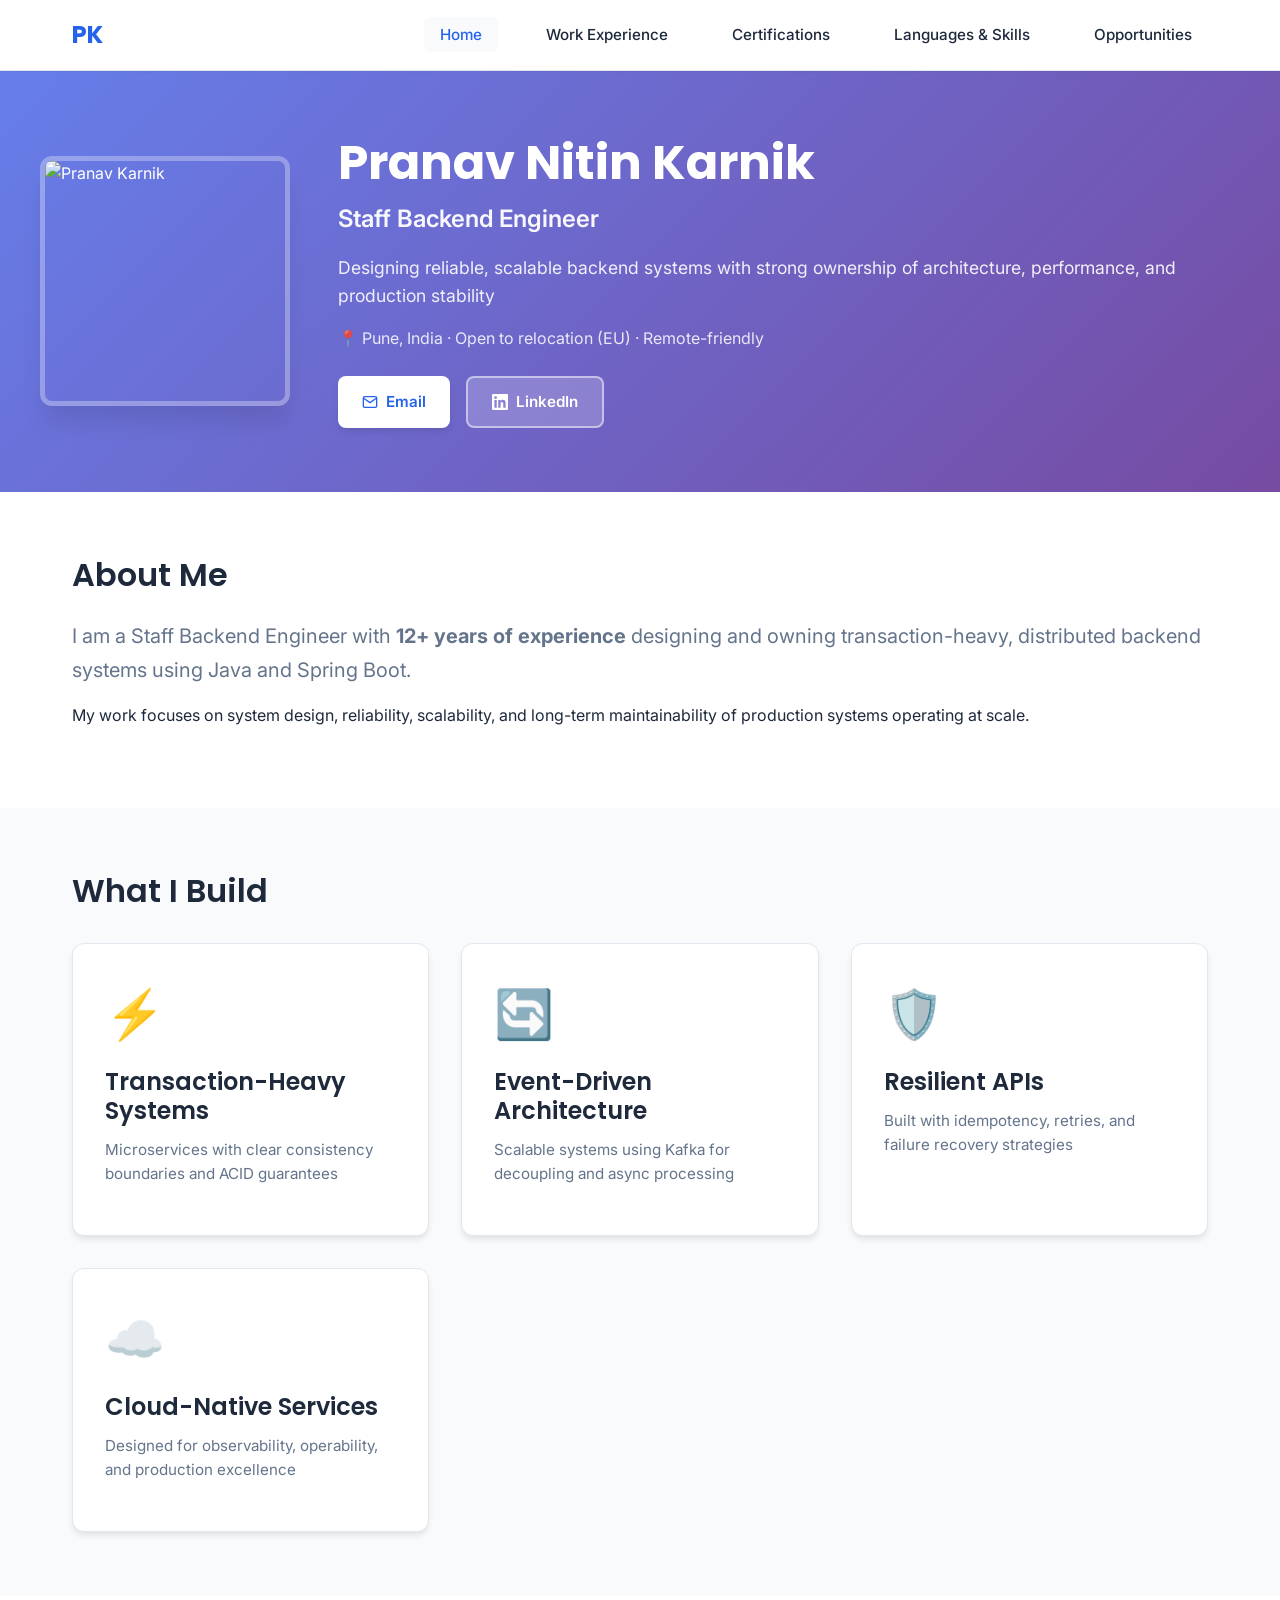
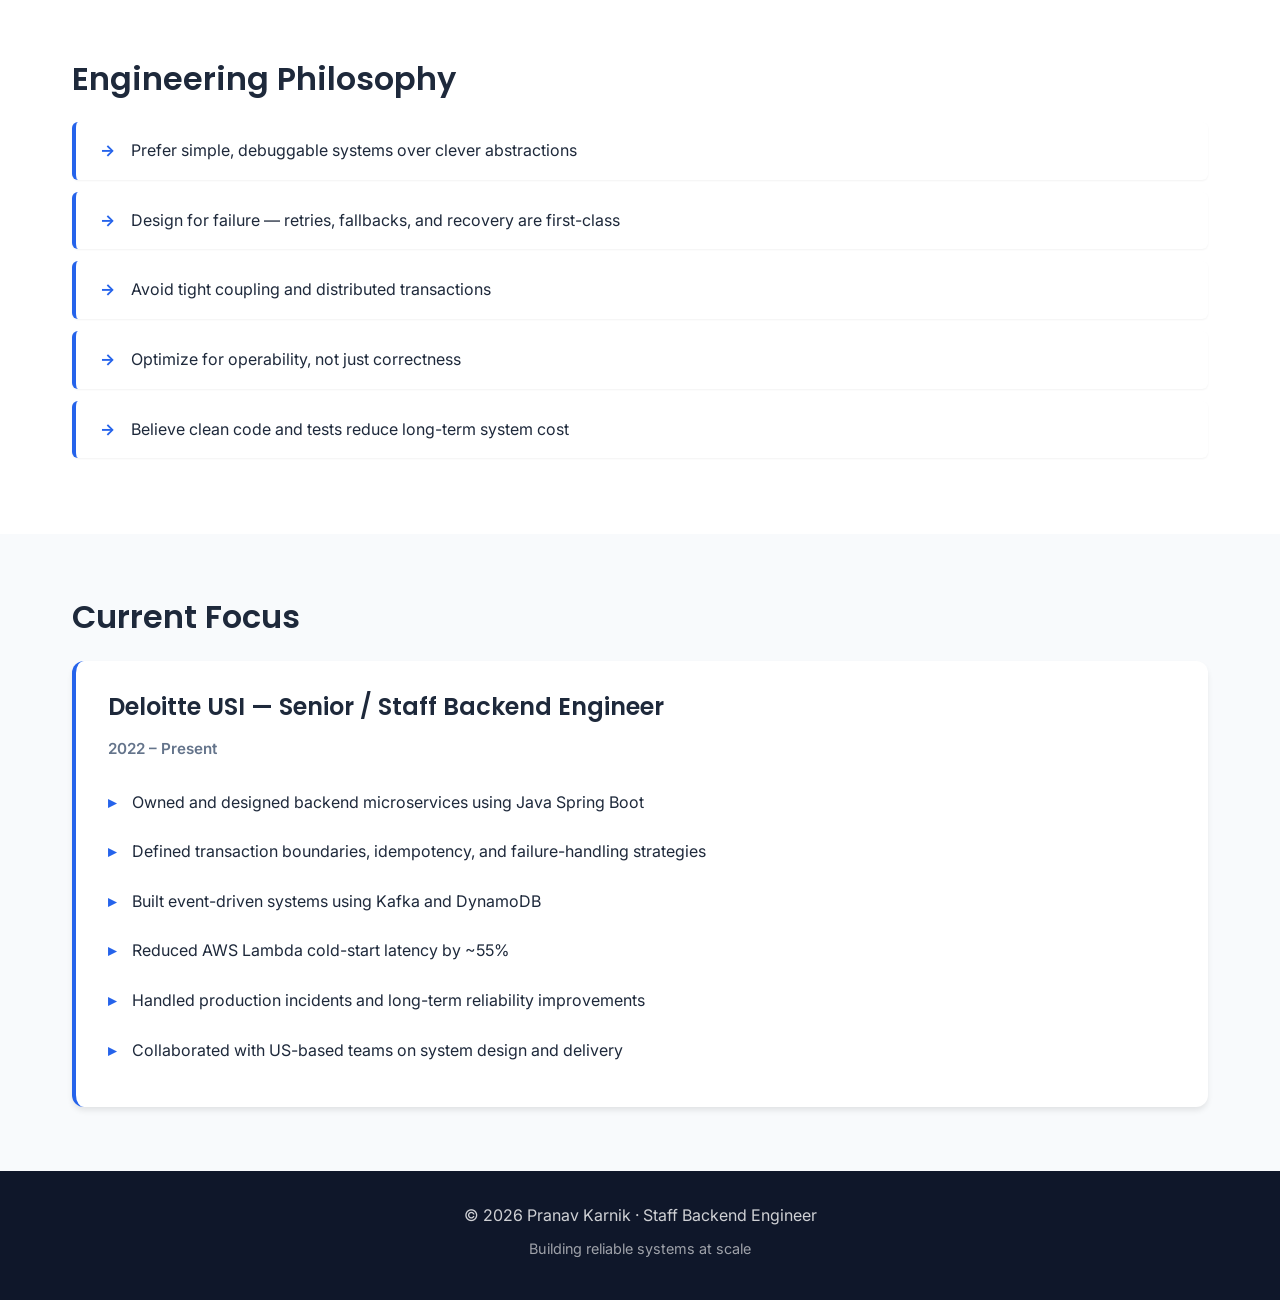
==== commit c3284fe8: "Update index.html" ====
--- a/index.html
+++ b/index.html
@@ -1,186 +1,167 @@
 <!DOCTYPE html>
 <html lang="en">
 <head>
-<meta charset="UTF-8" />
-<meta name="viewport" content="width=device-width, initial-scale=1" /
->
-<title>Pranav Karnik | Staff Backend Engineer</title>
-<link rel="stylesheet" href="styles.css" />
-<link rel="preconnect" href="https://fonts.googleapis.com">
-<link rel="preconnect" href="https://fonts.gstatic.com" crossorigin>
-<link href="https://fonts.googleapis.com/css2?
-family=Inter:wght@300;400;500;600;700&family=Poppins:wght@600;700&displ
-ay=swap" rel="stylesheet">
+  <meta charset="UTF-8" />
+  <meta name="viewport" content="width=device-width, initial-scale=1" />
+  <title>Pranav Karnik | Staff Backend Engineer</title>
+  <link rel="stylesheet" href="styles.css" />
+  <link rel="preconnect" href="https://fonts.googleapis.com">
+  <link rel="preconnect" href="https://fonts.gstatic.com" crossorigin>
+  <link href="https://fonts.googleapis.com/css2?family=Inter:wght@300;400;500;600;700&family=Poppins:wght@600;700&display=swap" rel="stylesheet">
 </head>
 <body>
+
 <nav class="navbar">
-<div class="nav-container">
-<a href="index.html" class="nav-logo">PK</a>
-<button class="hamburger" id="hamburger" aria-label="Toggle menu">
-<span class="line"></span>
-<span class="line"></span>
-<span class="line"></span>
-</button>
-<ul class="nav-menu" id="navMenu">
-<li><a href="index.html" class="active">Home</a></li>
-<li><a href="experience.html">Work Experience</a></li>
-<li><a href="certifications.html">Certifications</a></li>
-<li><a href="languages.html">Languages & Skills</a></li>
-<li><a href="opportunities.html">Opportunities</a></li>
-</ul>
-</div>
+  <div class="nav-container">
+    <a href="index.html" class="nav-logo">PK</a>
+    <button class="hamburger" id="hamburger" aria-label="Toggle menu">
+      <span class="line"></span>
+      <span class="line"></span>
+      <span class="line"></span>
+    </button>
+    <ul class="nav-menu" id="navMenu">
+      <li><a href="index.html" class="active">Home</a></li>
+      <li><a href="experience.html">Work Experience</a></li>
+      <li><a href="certifications.html">Certifications</a></li>
+      <li><a href="languages.html">Languages & Skills</a></li>
+      <li><a href="opportunities.html">Opportunities</a></li>
+    </ul>
+  </div>
 </nav>
+
 <header class="hero">
-<div class="hero-content">
-<div class="profile-section">
-<img src="https://res.cloudinary.com/dsrkqlk0v/image/upload/v1769954906/IMG_8916_c2qybw.jpg" alt="Pranav Karnik" class="profile-
-pic" />
-<div class="profile-info">
-<h1>Pranav Nitin Karnik</h1>
-<p class="role">Staff Backend Engineer</p>
-<p class="tagline">
-Designing reliable, scalable backend systems with strong
-ownership
-of architecture, performance, and production stability
-</p>
-<p class="location">
-Pune, India · Open to relocation (EU) · Remote-friendly
-</p>
-<div class="links">
-<a href="mailto:pranavkarnik6@gmail.com" class="btn-primary">
-<svg width="16" height="16" viewBox="0 0 24 24" fill="none"
-stroke="currentColor" stroke-width="2">
-<path d="M4 4h16c1.1 0 2 .9 2 2v12c0 1.1-.9 2-2 2H4c-1.1
-0-2-.9-2-2V6c0-1.1.9-2 2-2z"></path>
-<polyline points="22,6 12,13 2,6"></polyline>
-</svg>
-Email
-</a>
-<a href="https://www.linkedin.com/in/pranavkarnik/"
-target="_blank" class="btn-secondary">
-<svg width="16" height="16" viewBox="0 0 24 24"
-fill="currentColor">
-<path d="M20.447
-20.452h-3.554v-5.569c0-1.328-.027-3.037-1.852-3.037-1.853 0-2.136
-1.445-2.136 2.939v5.667H9.351V9h3.414v1.561h.046c.477-.9 1.637-1.85
-3.37-1.85 3.601 0 4.267 2.37 4.267 5.455v6.286zM5.337 7.433c-1.144
-0-2.063-.926-2.063-2.065 0-1.138.92-2.063 2.063-2.063 1.14 0 2.064.925
-2.064 2.063 0 1.139-.925 2.065-2.064 2.065zm1.782
-13.019H3.555V9h3.564v11.452zM22.225 0H1.771C.792 0 0 .774 0
-1.729v20.542C0 23.227.792 24 1.771 24h20.451C23.2 24 24 23.227 24
-22.271V1.729C24 .774 23.2 0 22.222 0h.003z"/>
-</svg>
-LinkedIn
-</a>
-</div>
-</div>
-</div>
-</div>
+  <div class="hero-content">
+    <div class="profile-section">
+      <img src="https://res.cloudinary.com/dsrkqlk0v/image/upload/v1769954906/IMG_8916_c2qybw.jpg" alt="Pranav Karnik" class="profile-pic">
+      <div class="profile-info">
+        <h1>Pranav Nitin Karnik</h1>
+        <p class="role">Staff Backend Engineer</p>
+        <p class="tagline">
+          Designing reliable, scalable backend systems with strong ownership
+          of architecture, performance, and production stability
+        </p>
+        <p class="location">
+          📍 Pune, India · Open to relocation (EU) · Remote-friendly
+        </p>
+        <div class="links">
+          <a href="mailto:pranavkarnik6@gmail.com" class="btn-primary">
+            <svg width="16" height="16" viewBox="0 0 24 24" fill="none" stroke="currentColor" stroke-width="2">
+              <path d="M4 4h16c1.1 0 2 .9 2 2v12c0 1.1-.9 2-2 2H4c-1.1 0-2-.9-2-2V6c0-1.1.9-2 2-2z"></path>
+              <polyline points="22,6 12,13 2,6"></polyline>
+            </svg>
+            Email
+          </a>
+          <a href="https://www.linkedin.com/in/pranavkarnik/" target="_blank" class="btn-secondary">
+            <svg width="16" height="16" viewBox="0 0 24 24" fill="currentColor">
+              <path d="M20.447 20.452h-3.554v-5.569c0-1.328-.027-3.037-1.852-3.037-1.853 0-2.136 1.445-2.136 2.939v5.667H9.351V9h3.414v1.561h.046c.477-.9 1.637-1.85 3.37-1.85 3.601 0 4.267 2.37 4.267 5.455v6.286zM5.337 7.433c-1.144 0-2.063-.926-2.063-2.065 0-1.138.92-2.063 2.063-2.063 1.14 0 2.064.925 2.064 2.063 0 1.139-.925 2.065-2.064 2.065zm1.782 13.019H3.555V9h3.564v11.452zM22.225 0H1.771C.792 0 0 .774 0 1.729v20.542C0 23.227.792 24 1.771 24h20.451C23.2 24 24 23.227 24 22.271V1.729C24 .774 23.2 0 22.222 0h.003z"/>
+            </svg>
+            LinkedIn
+          </a>
+        </div>
+      </div>
+    </div>
+  </div>
 </header>
+
 <main>
+
 <section class="section-light">
-<div class="container">
-<h2>About Me</h2>
-<p class="lead">
-I am a Staff Backend Engineer with <strong>12+ years of
-experience</strong> designing and owning
-transaction-heavy, distributed backend systems using Java and
-Spring Boot.
-</p>
-<p>
-My work focuses on system design, reliability, scalability, and
-long-term
-maintainability of production systems operating at scale.
-</p>
-</div>
+  <div class="container">
+    <h2>About Me</h2>
+    <p class="lead">
+      I am a Staff Backend Engineer with <strong>12+ years of experience</strong> designing and owning
+      transaction-heavy, distributed backend systems using Java and Spring Boot.
+    </p>
+    <p>
+      My work focuses on system design, reliability, scalability, and long-term
+      maintainability of production systems operating at scale.
+    </p>
+  </div>
 </section>
+
 <section class="section-dark">
-<div class="container">
-<h2>What I Build</h2>
-<div class="grid">
-<div class="card">
-<div class="card-icon"> </div>
-<h3>Transaction-Heavy Systems</h3>
-<p>Microservices with clear consistency boundaries and ACID
-guarantees</p>
-</div>
-<div class="card">
-<div class="card-icon"> </div>
-<h3>Event-Driven Architecture</h3>
-<p>Scalable systems using Kafka for decoupling and async
-processing</p>
-</div>
-<div class="card">
-<div class="card-icon"> </div>
-<h3>Resilient APIs</h3>
-<p>Built with idempotency, retries, and failure recovery
-strategies</p>
-</div>
-<div class="card">
-<div class="card-icon"> </div>
-<h3>Cloud-Native Services</h3>
-<p>Designed for observability, operability, and production
-excellence</p>
-</div>
-</div>
-</div>
+  <div class="container">
+    <h2>What I Build</h2>
+    <div class="grid">
+      <div class="card">
+        <div class="card-icon">⚡</div>
+        <h3>Transaction-Heavy Systems</h3>
+        <p>Microservices with clear consistency boundaries and ACID guarantees</p>
+      </div>
+      <div class="card">
+        <div class="card-icon">🔄</div>
+        <h3>Event-Driven Architecture</h3>
+        <p>Scalable systems using Kafka for decoupling and async processing</p>
+      </div>
+      <div class="card">
+        <div class="card-icon">🛡️</div>
+        <h3>Resilient APIs</h3>
+        <p>Built with idempotency, retries, and failure recovery strategies</p>
+      </div>
+      <div class="card">
+        <div class="card-icon">☁️</div>
+        <h3>Cloud-Native Services</h3>
+        <p>Designed for observability, operability, and production excellence</p>
+      </div>
+    </div>
+  </div>
 </section>
+
 <section class="section-light">
-<div class="container">
-<h2>Engineering Philosophy</h2>
-<ul class="philosophy-list">
-<li>
-<span class="bullet">→</span>
-Prefer simple, debuggable systems over clever abstractions
-</li>
-<li>
-<span class="bullet">→</span>
-Design for failure — retries, fallbacks, and recovery are
-first-class
-</li>
-<li>
-<span class="bullet">→</span>
-Avoid tight coupling and distributed transactions
-</li>
-<li>
-<span class="bullet">→</span>
-Optimize for operability, not just correctness
-</li>
-<li>
-</li>
-</ul>
-</div>
+  <div class="container">
+    <h2>Engineering Philosophy</h2>
+    <ul class="philosophy-list">
+      <li>
+        <span class="bullet">→</span>
+        Prefer simple, debuggable systems over clever abstractions
+      </li>
+      <li>
+        <span class="bullet">→</span>
+        Design for failure — retries, fallbacks, and recovery are first-class
+      </li>
+      <li>
+        <span class="bullet">→</span>
+        Avoid tight coupling and distributed transactions
+      </li>
+      <li>
+        <span class="bullet">→</span>
+        Optimize for operability, not just correctness
+      </li>
+      <li>
+        <span class="bullet">→</span>
+        Believe clean code and tests reduce long-term system cost
+      </li>
+    </ul>
+  </div>
 </section>
-<span class="bullet">→</span>
-Believe clean code and tests reduce long-term system cost
+
 <section class="section-dark">
-<div class="container">
-<h2>Current Focus</h2>
-<div class="current-role">
-<h3>Deloitte USI — Senior / Staff Backend Engineer</h3>
-<p class="time">2022 – Present</p>
-<ul class="achievements">
-<li>Owned and designed backend microservices using Java Spring
-Boot</li>
-<li>Defined transaction boundaries, idempotency, and failure-
-handling strategies</li>
-<li>Built event-driven systems using Kafka and DynamoDB</li>
-<li>Reduced AWS Lambda cold-start latency by ~55%</li>
-<li>Handled production incidents and long-term reliability
-improvements</li>
-<li>Collaborated with US-based teams on system design and
-delivery</li>
-</ul>
-</div>
-</div>
+  <div class="container">
+    <h2>Current Focus</h2>
+    <div class="current-role">
+      <h3>Deloitte USI — Senior / Staff Backend Engineer</h3>
+      <p class="time">2022 – Present</p>
+      <ul class="achievements">
+        <li>Owned and designed backend microservices using Java Spring Boot</li>
+        <li>Defined transaction boundaries, idempotency, and failure-handling strategies</li>
+        <li>Built event-driven systems using Kafka and DynamoDB</li>
+        <li>Reduced AWS Lambda cold-start latency by ~55%</li>
+        <li>Handled production incidents and long-term reliability improvements</li>
+        <li>Collaborated with US-based teams on system design and delivery</li>
+      </ul>
+    </div>
+  </div>
 </section>
+
 </main>
+
 <footer>
-<div class="container">
-<p>© 2026 Pranav Karnik · Staff Backend Engineer</p>
-<p class="footer-subtitle">Building reliable systems at scale</p>
-</div>
+  <div class="container">
+    <p>© 2026 Pranav Karnik · Staff Backend Engineer</p>
+    <p class="footer-subtitle">Building reliable systems at scale</p>
+  </div>
 </footer>
+
 <script src="script.js"></script>
 </body>
 </html>
--- a/styles.css
+++ b/styles.css
@@ -1,1228 +1,1441 @@
 /* ================================
-GLOBAL RESET & VARIABLES
-================================ */
+   GLOBAL RESET & VARIABLES
+   ================================ */
 :root {
---primary-color: #2563eb;
---primary-dark: #1e40af;
---secondary-color: #64748b;
---accent-color: #0ea5e9;
---text-dark: #1e293b;
---text-light: #64748b;
---bg-light: #f8fafc;
---bg-white: #ffffff;
---bg-dark: #0f172a;
---border-color: #e2e8f0;
---shadow-sm: 0 1px 2px 0 rgba(0, 0, 0, 0.05);
---shadow-md: 0 4px 6px -1px rgba(0, 0, 0, 0.1);
---shadow-lg: 0 10px 15px -3px rgba(0, 0, 0, 0.1);
---shadow-xl: 0 20px 25px -5px rgba(0, 0, 0, 0.1);
---transition: all 0.3s cubic-bezier(0.4, 0, 0.2, 1);
-}
+  --primary-color: #2563eb;
+  --primary-dark: #1e40af;
+  --secondary-color: #64748b;
+  --accent-color: #0ea5e9;
+  --text-dark: #1e293b;
+  --text-light: #64748b;
+  --bg-light: #f8fafc;
+  --bg-white: #ffffff;
+  --bg-dark: #0f172a;
+  --border-color: #e2e8f0;
+  --shadow-sm: 0 1px 2px 0 rgba(0, 0, 0, 0.05);
+  --shadow-md: 0 4px 6px -1px rgba(0, 0, 0, 0.1);
+  --shadow-lg: 0 10px 15px -3px rgba(0, 0, 0, 0.1);
+  --shadow-xl: 0 20px 25px -5px rgba(0, 0, 0, 0.1);
+  --transition: all 0.3s cubic-bezier(0.4, 0, 0.2, 1);
+}
+
 * {
-margin: 0;
-padding: 0;
-box-sizing: border-box;
-}
+  margin: 0;
+  padding: 0;
+  box-sizing: border-box;
+}
+
 html {
-scroll-behavior: smooth;
-}
+  scroll-behavior: smooth;
+}
+
 body {
-font-family: 'Inter', -apple-system, BlinkMacSystemFont, 'Segoe UI',
-Roboto, sans-serif;
-color: var(--text-dark);
-line-height: 1.6;
-background-color: var(--bg-white);
-}
+  font-family: 'Inter', -apple-system, BlinkMacSystemFont, 'Segoe UI', Roboto, sans-serif;
+  color: var(--text-dark);
+  line-height: 1.6;
+  background-color: var(--bg-white);
+}
+
 /* ================================
-TYPOGRAPHY
-================================ */
+   TYPOGRAPHY
+   ================================ */
 h1, h2, h3, h4, h5, h6 {
-font-family: 'Poppins', 'Inter', sans-serif;
-font-weight: 700;
-line-height: 1.2;
-color: var(--text-dark);
-margin-bottom: 1rem;
-}
+  font-family: 'Poppins', 'Inter', sans-serif;
+  font-weight: 700;
+  line-height: 1.2;
+  color: var(--text-dark);
+  margin-bottom: 1rem;
+}
+
 h1 {
-font-size: 2.5rem;
-font-weight: 700;
-}
+  font-size: 2.5rem;
+  font-weight: 700;
+}
+
 h2 {
-font-size: 2rem;
-font-weight: 600;
-margin-bottom: 1.5rem;
-}
+  font-size: 2rem;
+  font-weight: 600;
+  margin-bottom: 1.5rem;
+}
+
 h3 {
-font-size: 1.5rem;
-font-weight: 600;
-}
+  font-size: 1.5rem;
+  font-weight: 600;
+}
+
 h4 {
-font-size: 1.25rem;
-font-weight: 600;
-}
+  font-size: 1.25rem;
+  font-weight: 600;
+}
+
 p {
-}
-margin-bottom: 1rem;
+  margin-bottom: 1rem;
+}
+
 .lead {
-font-size: 1.25rem;
-font-weight: 400;
-color: var(--text-light);
-line-height: 1.7;
-}
+  font-size: 1.25rem;
+  font-weight: 400;
+  color: var(--text-light);
+  line-height: 1.7;
+}
+
 .subtitle {
-font-size: 1.1rem;
-color: var(--text-light);
-font-weight: 400;
-}
+  font-size: 1.1rem;
+  color: var(--text-light);
+  font-weight: 400;
+}
+
 /* ================================
-NAVIGATION BAR
-================================ */
+   NAVIGATION BAR
+   ================================ */
 .navbar {
-position: fixed;
-top: 0;
-left: 0;
-right: 0;
-background: rgba(255, 255, 255, 0.95);
-backdrop-filter: blur(10px);
-border-bottom: 1px solid var(--border-color);
-z-index: 1000;
-box-shadow: var(--shadow-sm);
-}
+  position: fixed;
+  top: 0;
+  left: 0;
+  right: 0;
+  background: rgba(255, 255, 255, 0.95);
+  backdrop-filter: blur(10px);
+  border-bottom: 1px solid var(--border-color);
+  z-index: 1000;
+  box-shadow: var(--shadow-sm);
+}
+
 .nav-container {
-max-width: 1200px;
-margin: 0 auto;
-padding: 0 2rem;
-display: flex;
-justify-content: space-between;
-align-items: center;
-height: 70px;
-}
+  max-width: 1200px;
+  margin: 0 auto;
+  padding: 0 2rem;
+  display: flex;
+  justify-content: space-between;
+  align-items: center;
+  height: 70px;
+}
+
 .nav-logo {
-font-family: 'Poppins', sans-serif;
-font-size: 1.5rem;
-font-weight: 700;
-color: var(--primary-color);
-text-decoration: none;
-transition: var(--transition);
-}
+  font-family: 'Poppins', sans-serif;
+  font-size: 1.5rem;
+  font-weight: 700;
+  color: var(--primary-color);
+  text-decoration: none;
+  transition: var(--transition);
+}
+
 .nav-logo:hover {
-color: var(--primary-dark);
-transform: scale(1.05);
-}
+  color: var(--primary-dark);
+  transform: scale(1.05);
+}
+
 .hamburger {
-display: none;
-flex-direction: column;
-background: none;
-border: none;
-cursor: pointer;
-padding: 0.5rem;
-z-index: 1001;
-}
+  display: none;
+  flex-direction: column;
+  background: none;
+  border: none;
+  cursor: pointer;
+  padding: 0.5rem;
+  z-index: 1001;
+}
+
 .hamburger .line {
-width: 25px;
-height: 3px;
-background-color: var(--text-dark);
-margin: 3px 0;
-transition: var(--transition);
-border-radius: 3px;
-}
-}
-}
-}
+  width: 25px;
+  height: 3px;
+  background-color: var(--text-dark);
+  margin: 3px 0;
+  transition: var(--transition);
+  border-radius: 3px;
+}
+
 .hamburger.active .line:nth-child(1) {
-transform: rotate(45deg) translate(8px, 8px);
+  transform: rotate(45deg) translate(8px, 8px);
+}
+
 .hamburger.active .line:nth-child(2) {
-opacity: 0;
+  opacity: 0;
+}
+
 .hamburger.active .line:nth-child(3) {
-transform: rotate(-45deg) translate(7px, -7px);
+  transform: rotate(-45deg) translate(7px, -7px);
+}
+
 .nav-menu {
-display: flex;
-list-style: none;
-gap: 2rem;
-align-items: center;
-}
+  display: flex;
+  list-style: none;
+  gap: 2rem;
+  align-items: center;
+}
+
 .nav-menu li a {
-text-decoration: none;
-color: var(--text-dark);
-font-weight: 500;
-font-size: 0.95rem;
-padding: 0.5rem 1rem;
-border-radius: 6px;
-transition: var(--transition);
-position: relative;
-}
+  text-decoration: none;
+  color: var(--text-dark);
+  font-weight: 500;
+  font-size: 0.95rem;
+  padding: 0.5rem 1rem;
+  border-radius: 6px;
+  transition: var(--transition);
+  position: relative;
+}
+
 .nav-menu li a:hover {
-color: var(--primary-color);
-background-color: var(--bg-light);
-}
+  color: var(--primary-color);
+  background-color: var(--bg-light);
+}
+
 .nav-menu li a.active {
-color: var(--primary-color);
-background-color: var(--bg-light);
-}
+  color: var(--primary-color);
+  background-color: var(--bg-light);
+}
+
 /* Mobile Navigation */
 @media (max-width: 768px) {
-.hamburger {
-display: flex;
-}
-.nav-menu {
-position: fixed;
-left: -100%;
-top: 70px;
-flex-direction: column;
-background-color: rgba(255, 255, 255, 0.98);
-width: 100%;
-text-align: center;
-transition: 0.3s;
-box-shadow: var(--shadow-lg);
-padding: 2rem 0;
-gap: 0;
-}
-}
-}
-.nav-menu.active {
-left: 0;
-.nav-menu li {
-width: 100%;
-.nav-menu li a {
-display: block;
-padding: 1rem 2rem;
-margin: 0.25rem 0;
-}
-}
+  .hamburger {
+    display: flex;
+  }
+
+  .nav-menu {
+    position: fixed;
+    left: -100%;
+    top: 70px;
+    flex-direction: column;
+    background-color: rgba(255, 255, 255, 0.98);
+    width: 100%;
+    text-align: center;
+    transition: 0.3s;
+    box-shadow: var(--shadow-lg);
+    padding: 2rem 0;
+    gap: 0;
+  }
+
+  .nav-menu.active {
+    left: 0;
+  }
+
+  .nav-menu li {
+    width: 100%;
+  }
+
+  .nav-menu li a {
+    display: block;
+    padding: 1rem 2rem;
+    margin: 0.25rem 0;
+  }
+}
+
 /* ================================
-HERO SECTION
-================================ */
+   HERO SECTION
+   ================================ */
 .hero {
-margin-top: 70px;
-background: linear-gradient(135deg, #667eea 0%, #764ba2 100%);
-color: white;
-padding: 4rem 2rem;
-}
+  margin-top: 70px;
+  background: linear-gradient(135deg, #667eea 0%, #764ba2 100%);
+  color: white;
+  padding: 4rem 2rem;
+}
+
 .hero-content {
-max-width: 1200px;
-margin: 0 auto;
-}
+  max-width: 1200px;
+  margin: 0 auto;
+}
+
 .profile-section {
-display: grid;
-grid-template-columns: 250px 1fr;
-gap: 3rem;
-align-items: center;
-}
+  display: grid;
+  grid-template-columns: 250px 1fr;
+  gap: 3rem;
+  align-items: center;
+}
+
 .profile-pic {
-width: 250px;
-height: 250px;
-object-fit: cover;
-border-radius: 12px;
-border: 5px solid rgba(255, 255, 255, 0.3);
-box-shadow: var(--shadow-xl);
-transition: var(--transition);
-}
+  width: 250px;
+  height: 250px;
+  object-fit: cover;
+  border-radius: 12px;
+  border: 5px solid rgba(255, 255, 255, 0.3);
+  box-shadow: var(--shadow-xl);
+  transition: var(--transition);
+}
+
 .profile-pic:hover {
-transform: scale(1.02);
-box-shadow: 0 25px 50px -12px rgba(0, 0, 0, 0.25);
-}
+  transform: scale(1.02);
+  box-shadow: 0 25px 50px -12px rgba(0, 0, 0, 0.25);
+}
+
 .profile-info h1 {
-color: white;
-font-size: 3rem;
-margin-bottom: 0.5rem;
-}
+  color: white;
+  font-size: 3rem;
+  margin-bottom: 0.5rem;
+}
+
 .role {
-font-size: 1.5rem;
-font-weight: 600;
-color: rgba(255, 255, 255, 0.95);
-margin-bottom: 1rem;
-}
+  font-size: 1.5rem;
+  font-weight: 600;
+  color: rgba(255, 255, 255, 0.95);
+  margin-bottom: 1rem;
+}
+
 .tagline {
-font-size: 1.1rem;
-color: rgba(255, 255, 255, 0.9);
-line-height: 1.6;
-margin-bottom: 1rem;
-}
+  font-size: 1.1rem;
+  color: rgba(255, 255, 255, 0.9);
+  line-height: 1.6;
+  margin-bottom: 1rem;
+}
+
 .location {
-font-size: 1rem;
-color: rgba(255, 255, 255, 0.85);
-margin-bottom: 1.5rem;
-}
+  font-size: 1rem;
+  color: rgba(255, 255, 255, 0.85);
+  margin-bottom: 1.5rem;
+}
+
 .links {
-display: flex;
-gap: 1rem;
-flex-wrap: wrap;
-}
+  display: flex;
+  gap: 1rem;
+  flex-wrap: wrap;
+}
+
 .btn-primary,
 .btn-secondary {
-display: inline-flex;
-align-items: center;
-gap: 0.5rem;
-padding: 0.75rem 1.5rem;
-border-radius: 8px;
-text-decoration: none;
-font-weight: 600;
-transition: var(--transition);
-font-size: 0.95rem;
-}
+  display: inline-flex;
+  align-items: center;
+  gap: 0.5rem;
+  padding: 0.75rem 1.5rem;
+  border-radius: 8px;
+  text-decoration: none;
+  font-weight: 600;
+  transition: var(--transition);
+  font-size: 0.95rem;
+}
+
 .btn-primary {
-background-color: white;
-color: var(--primary-color);
-box-shadow: var(--shadow-md);
-}
+  background-color: white;
+  color: var(--primary-color);
+  box-shadow: var(--shadow-md);
+}
+
 .btn-primary:hover {
-transform: translateY(-2px);
-box-shadow: var(--shadow-lg);
-background-color: var(--bg-light);
-}
+  transform: translateY(-2px);
+  box-shadow: var(--shadow-lg);
+  background-color: var(--bg-light);
+}
+
 .btn-secondary {
-background-color: rgba(255, 255, 255, 0.2);
-color: white;
-border: 2px solid rgba(255, 255, 255, 0.5);
-}
+  background-color: rgba(255, 255, 255, 0.2);
+  color: white;
+  border: 2px solid rgba(255, 255, 255, 0.5);
+}
+
 .btn-secondary:hover {
-background-color: rgba(255, 255, 255, 0.3);
-border-color: white;
-transform: translateY(-2px);
-}
+  background-color: rgba(255, 255, 255, 0.3);
+  border-color: white;
+  transform: translateY(-2px);
+}
+
 .btn-primary.large,
 .btn-secondary.large {
-padding: 1rem 2rem;
-font-size: 1.1rem;
-}
+  padding: 1rem 2rem;
+  font-size: 1.1rem;
+}
+
 @media (max-width: 768px) {
-.profile-section {
-grid-template-columns: 1fr;
-text-align: center;
-gap: 2rem;
-}
-.profile-pic {
-margin: 0 auto;
-width: 200px;
-height: 200px;
-}
-}
-}
-.profile-info h1 {
-font-size: 2rem;
-.links {
-justify-content: center;
-}
+  .profile-section {
+    grid-template-columns: 1fr;
+    text-align: center;
+    gap: 2rem;
+  }
+
+  .profile-pic {
+    margin: 0 auto;
+    width: 200px;
+    height: 200px;
+  }
+
+  .profile-info h1 {
+    font-size: 2rem;
+  }
+
+  .links {
+    justify-content: center;
+  }
+}
+
 /* ================================
-MAIN CONTENT & SECTIONS
-================================ */
+   MAIN CONTENT & SECTIONS
+   ================================ */
 .container {
-max-width: 1200px;
-margin: 0 auto;
-padding: 0 2rem;
+  max-width: 1200px;
+  margin: 0 auto;
+  padding: 0 2rem;
+}
+
 section {
-padding: 4rem 0;
-}
-}
-}
-}
+  padding: 4rem 0;
+}
+
 .section-light {
-background-color: var(--bg-white);
+  background-color: var(--bg-white);
+}
+
 .section-dark {
-background-color: var(--bg-light);
+  background-color: var(--bg-light);
+}
+
 .page-header {
-margin-top: 70px;
-background: linear-gradient(135deg, #667eea 0%, #764ba2 100%);
-color: white;
-padding: 3rem 2rem;
-text-align: center;
-}
+  margin-top: 70px;
+  background: linear-gradient(135deg, #667eea 0%, #764ba2 100%);
+  color: white;
+  padding: 3rem 2rem;
+  text-align: center;
+}
+
 .page-header h1 {
-color: white;
-font-size: 2.5rem;
-margin-bottom: 0.5rem;
-}
+  color: white;
+  font-size: 2.5rem;
+  margin-bottom: 0.5rem;
+}
+
 .page-header .subtitle {
-color: rgba(255, 255, 255, 0.9);
-font-size: 1.2rem;
-}
-}
+  color: rgba(255, 255, 255, 0.9);
+  font-size: 1.2rem;
+}
+
 .gradient-header {
-background: linear-gradient(135deg, #0ea5e9 0%, #2563eb 100%);
+  background: linear-gradient(135deg, #0ea5e9 0%, #2563eb 100%);
+}
+
 /* ================================
-GRID LAYOUTS
-================================ */
+   GRID LAYOUTS
+   ================================ */
 .grid {
-display: grid;
-grid-template-columns: repeat(auto-fit, minmax(280px, 1fr));
-gap: 2rem;
-margin-top: 2rem;
-}
+  display: grid;
+  grid-template-columns: repeat(auto-fit, minmax(280px, 1fr));
+  gap: 2rem;
+  margin-top: 2rem;
+}
+
 .grid-small {
-display: grid;
-grid-template-columns: repeat(auto-fit, minmax(250px, 1fr));
-gap: 1.5rem;
-margin-top: 1.5rem;
-}
+  display: grid;
+  grid-template-columns: repeat(auto-fit, minmax(250px, 1fr));
+  gap: 1.5rem;
+  margin-top: 1.5rem;
+}
+
 /* ================================
-CARDS
-================================ */
+   CARDS
+   ================================ */
 .card {
-background: white;
-border-radius: 12px;
-padding: 2rem;
-box-shadow: var(--shadow-md);
-transition: var(--transition);
-border: 1px solid var(--border-color);
-}
+  background: white;
+  border-radius: 12px;
+  padding: 2rem;
+  box-shadow: var(--shadow-md);
+  transition: var(--transition);
+  border: 1px solid var(--border-color);
+}
+
 .card:hover {
-transform: translateY(-5px);
-box-shadow: var(--shadow-xl);
-}
+  transform: translateY(-5px);
+  box-shadow: var(--shadow-xl);
+}
+
 .card-icon {
-font-size: 3rem;
-margin-bottom: 1rem;
-}
+  font-size: 3rem;
+  margin-bottom: 1rem;
+}
+
 .card h3 {
-color: var(--text-dark);
-margin-bottom: 0.75rem;
-}
+  color: var(--text-dark);
+  margin-bottom: 0.75rem;
+}
+
 .card p {
-color: var(--text-light);
-font-size: 0.95rem;
-}
+  color: var(--text-light);
+  font-size: 0.95rem;
+}
+
 /* ================================
-PHILOSOPHY & LISTS
-================================ */
+   PHILOSOPHY & LISTS
+   ================================ */
 .philosophy-list {
-list-style: none;
-margin-top: 1.5rem;
-}
+  list-style: none;
+  margin-top: 1.5rem;
+}
+
 .philosophy-list li {
-padding: 1rem 1.5rem;
-margin-bottom: 0.75rem;
-background: white;
-border-left: 4px solid var(--primary-color);
-border-radius: 6px;
-box-shadow: var(--shadow-sm);
-transition: var(--transition);
-}
+  padding: 1rem 1.5rem;
+  margin-bottom: 0.75rem;
+  background: white;
+  border-left: 4px solid var(--primary-color);
+  border-radius: 6px;
+  box-shadow: var(--shadow-sm);
+  transition: var(--transition);
+}
+
 .philosophy-list li:hover {
-box-shadow: var(--shadow-md);
-transform: translateX(5px);
-}
+  box-shadow: var(--shadow-md);
+  transform: translateX(5px);
+}
+
 .bullet {
-color: var(--primary-color);
-font-weight: 700;
-margin-right: 0.75rem;
-}
+  color: var(--primary-color);
+  font-weight: 700;
+  margin-right: 0.75rem;
+}
+
 .achievements {
-list-style: none;
-margin-top: 1rem;
-}
+  list-style: none;
+  margin-top: 1rem;
+}
+
 .achievements li {
-padding: 0.75rem 0;
-padding-left: 1.5rem;
-position: relative;
-color: var(--text-dark);
-}
+  padding: 0.75rem 0;
+  padding-left: 1.5rem;
+  position: relative;
+  color: var(--text-dark);
+}
+
 .achievements li:before {
-content: "‣";
-position: absolute;
-left: 0;
-color: var(--primary-color);
-font-weight: bold;
-}
+  content: "▸";
+  position: absolute;
+  left: 0;
+  color: var(--primary-color);
+  font-weight: bold;
+}
+
 /* ================================
-CURRENT ROLE
-================================ */
+   CURRENT ROLE
+   ================================ */
 .current-role {
-background: white;
-padding: 2rem;
-border-radius: 12px;
-box-shadow: var(--shadow-md);
-border-left: 4px solid var(--primary-color);
-}
+  background: white;
+  padding: 2rem;
+  border-radius: 12px;
+  box-shadow: var(--shadow-md);
+  border-left: 4px solid var(--primary-color);
+}
+
 .time {
-color: var(--text-light);
-font-weight: 600;
-font-size: 0.95rem;
-margin-bottom: 1rem;
-}
+  color: var(--text-light);
+  font-weight: 600;
+  font-size: 0.95rem;
+  margin-bottom: 1rem;
+}
+
 /* ================================
-EXPERIENCE PAGE
-================================ */
+   EXPERIENCE PAGE
+   ================================ */
 .experience-item {
-background: white;
-border-radius: 12px;
-padding: 2.5rem;
-margin-bottom: 2rem;
-box-shadow: var(--shadow-md);
-border: 1px solid var(--border-color);
-}
+  background: white;
+  border-radius: 12px;
+  padding: 2.5rem;
+  margin-bottom: 2rem;
+  box-shadow: var(--shadow-md);
+  border: 1px solid var(--border-color);
+}
+
 .experience-header {
-display: flex;
-justify-content: space-between;
-align-items: flex-start;
-margin-bottom: 1.5rem;
-padding-bottom: 1.5rem;
-border-bottom: 2px solid var(--border-color);
-}
+  display: flex;
+  justify-content: space-between;
+  align-items: flex-start;
+  margin-bottom: 1.5rem;
+  padding-bottom: 1.5rem;
+  border-bottom: 2px solid var(--border-color);
+}
+
 .experience-header h2 {
-color: var(--text-dark);
-margin-bottom: 0.25rem;
-}
+  color: var(--text-dark);
+  margin-bottom: 0.25rem;
+}
+
 .experience-header h3 {
-color: var(--text-light);
-font-weight: 500;
-font-size: 1.2rem;
-}
+  color: var(--text-light);
+  font-weight: 500;
+  font-size: 1.2rem;
+}
+
 .experience-date {
-display: flex;
-flex-direction: column;
-gap: 0.5rem;
-align-items: flex-end;
-}
+  display: flex;
+  flex-direction: column;
+  gap: 0.5rem;
+  align-items: flex-end;
+}
+
 .time-badge,
 .location-badge {
-padding: 0.4rem 1rem;
-border-radius: 20px;
-font-size: 0.85rem;
-font-weight: 600;
-}
+  padding: 0.4rem 1rem;
+  border-radius: 20px;
+  font-size: 0.85rem;
+  font-weight: 600;
+}
+
 .time-badge {
-background-color: var(--primary-color);
-color: white;
-}
+  background-color: var(--primary-color);
+  color: white;
+}
+
 .location-badge {
-background-color: var(--bg-light);
-color: var(--text-light);
-}
+  background-color: var(--bg-light);
+  color: var(--text-light);
+}
+
 .experience-content h4 {
-color: var(--text-dark);
-margin-top: 1.5rem;
-margin-bottom: 1rem;
-}
+  color: var(--text-dark);
+  margin-top: 1.5rem;
+  margin-bottom: 1rem;
+}
+
 .highlight-card {
-background: var(--bg-light);
-padding: 1.5rem;
-border-radius: 8px;
-border-left: 3px solid var(--accent-color);
-}
-}
+  background: var(--bg-light);
+  padding: 1.5rem;
+  border-radius: 8px;
+  border-left: 3px solid var(--accent-color);
+}
+
 .highlight-card h5 {
-color: var(--text-dark);
-margin-bottom: 0.75rem;
-font-size: 1.1rem;
-}
-}
+  color: var(--text-dark);
+  margin-bottom: 0.75rem;
+  font-size: 1.1rem;
+}
+
 .highlight-card ul {
-list-style: none;
+  list-style: none;
+}
+
 .highlight-card li {
-padding: 0.4rem 0;
-padding-left: 1.2rem;
-position: relative;
-font-size: 0.9rem;
-color: var(--text-dark);
-}
+  padding: 0.4rem 0;
+  padding-left: 1.2rem;
+  position: relative;
+  font-size: 0.9rem;
+  color: var(--text-dark);
+}
+
 .highlight-card li:before {
-content: "•";
-position: absolute;
-left: 0;
-color: var(--accent-color);
-font-weight: bold;
-}
+  content: "•";
+  position: absolute;
+  left: 0;
+  color: var(--accent-color);
+  font-weight: bold;
+}
+
 /* Timeline */
 .experience-summary {
-margin-top: 3rem;
-background: var(--bg-light);
-padding: 2.5rem;
-border-radius: 12px;
-}
+  margin-top: 3rem;
+  background: var(--bg-light);
+  padding: 2.5rem;
+  border-radius: 12px;
+}
+
 .timeline {
-margin-top: 2rem;
-position: relative;
-padding-left: 2rem;
-}
+  margin-top: 2rem;
+  position: relative;
+  padding-left: 2rem;
+}
+
 .timeline:before {
-content: "";
-position: absolute;
-left: 0;
-top: 0;
-bottom: 0;
-width: 3px;
-background: var(--primary-color);
-}
+  content: "";
+  position: absolute;
+  left: 0;
+  top: 0;
+  bottom: 0;
+  width: 3px;
+  background: var(--primary-color);
+}
+
 .timeline-item {
-position: relative;
-margin-bottom: 2rem;
-}
+  position: relative;
+  margin-bottom: 2rem;
+}
+
 .timeline-marker {
-position: absolute;
-left: -2.5rem;
-top: 0.25rem;
-width: 12px;
-height: 12px;
-background: var(--primary-color);
-border: 3px solid white;
-border-radius: 50%;
-box-shadow: var(--shadow-md);
-}
+  position: absolute;
+  left: -2.5rem;
+  top: 0.25rem;
+  width: 12px;
+  height: 12px;
+  background: var(--primary-color);
+  border: 3px solid white;
+  border-radius: 50%;
+  box-shadow: var(--shadow-md);
+}
+
 .timeline-content h4 {
-color: var(--primary-color);
-font-size: 1.1rem;
-margin-bottom: 0.5rem;
-}
+  color: var(--primary-color);
+  font-size: 1.1rem;
+  margin-bottom: 0.5rem;
+}
+
 .timeline-content p {
-color: var(--text-dark);
-margin-bottom: 0;
-}
+  color: var(--text-dark);
+  margin-bottom: 0;
+}
+
 @media (max-width: 768px) {
-.experience-header {
-flex-direction: column;
-gap: 1rem;
-}
-}
-.experience-date {
-align-items: flex-start;
-}
+  .experience-header {
+    flex-direction: column;
+    gap: 1rem;
+  }
+
+  .experience-date {
+    align-items: flex-start;
+  }
+}
+
 /* ================================
-CERTIFICATIONS PAGE
-================================ */
+   CERTIFICATIONS PAGE
+   ================================ */
 .cert-section {
-margin-bottom: 3rem;
-}
+  margin-bottom: 3rem;
+}
+
 .cert-card {
-background: white;
-border-radius: 12px;
-padding: 2rem;
-box-shadow: var(--shadow-md);
-border: 1px solid var(--border-color);
-margin-bottom: 1.5rem;
-transition: var(--transition);
-}
+  background: white;
+  border-radius: 12px;
+  padding: 2rem;
+  box-shadow: var(--shadow-md);
+  border: 1px solid var(--border-color);
+  margin-bottom: 1.5rem;
+  transition: var(--transition);
+}
+
 .cert-card:hover {
-box-shadow: var(--shadow-lg);
-transform: translateY(-2px);
-}
-}
+  box-shadow: var(--shadow-lg);
+  transform: translateY(-2px);
+}
+
 .cert-card.featured {
-border-left: 4px solid var(--primary-color);
+  border-left: 4px solid var(--primary-color);
+}
+
 .cert-header {
-display: flex;
-gap: 1.5rem;
-align-items: flex-start;
-margin-bottom: 1.5rem;
-}
-}
+  display: flex;
+  gap: 1.5rem;
+  align-items: flex-start;
+  margin-bottom: 1.5rem;
+}
+
 .cert-icon {
-color: var(--primary-color);
+  color: var(--primary-color);
+}
+
 .cert-issuer {
-color: var(--text-light);
-font-weight: 500;
-margin-top: 0.25rem;
-}
+  color: var(--text-light);
+  font-weight: 500;
+  margin-top: 0.25rem;
+}
+
 .cert-details {
-margin-top: 1rem;
-}
+  margin-top: 1rem;
+}
+
 .cert-meta {
-display: flex;
-gap: 1rem;
-margin-bottom: 1rem;
-}
+  display: flex;
+  gap: 1rem;
+  margin-bottom: 1rem;
+}
+
 .cert-badge,
 .cert-year {
-padding: 0.4rem 1rem;
-border-radius: 20px;
-font-size: 0.85rem;
-font-weight: 600;
-}
+  padding: 0.4rem 1rem;
+  border-radius: 20px;
+  font-size: 0.85rem;
+  font-weight: 600;
+}
+
 .cert-badge {
-background-color: #10b981;
-color: white;
-}
+  background-color: #10b981;
+  color: white;
+}
+
 .cert-year {
-background-color: var(--bg-light);
-color: var(--text-light);
-}
+  background-color: var(--bg-light);
+  color: var(--text-light);
+}
+
 .cert-description {
-color: var(--text-light);
-line-height: 1.6;
-margin-bottom: 1rem;
-}
+  color: var(--text-light);
+  line-height: 1.6;
+  margin-bottom: 1rem;
+}
+
 .cert-skills {
-display: flex;
-flex-wrap: wrap;
-gap: 0.5rem;
-margin-top: 1rem;
-}
+  display: flex;
+  flex-wrap: wrap;
+  gap: 0.5rem;
+  margin-top: 1rem;
+}
+
 .skill-tag {
-padding: 0.4rem 0.9rem;
-background-color: var(--bg-light);
-color: var(--text-dark);
-border-radius: 6px;
-font-size: 0.85rem;
-font-weight: 500;
-}
+  padding: 0.4rem 0.9rem;
+  background-color: var(--bg-light);
+  color: var(--text-dark);
+  border-radius: 6px;
+  font-size: 0.85rem;
+  font-weight: 500;
+}
+
 /* Awards Grid */
 .awards-grid {
-display: grid;
-grid-template-columns: repeat(auto-fit, minmax(300px, 1fr));
-gap: 1.5rem;
-margin-top: 1.5rem;
-}
+  display: grid;
+  grid-template-columns: repeat(auto-fit, minmax(300px, 1fr));
+  gap: 1.5rem;
+  margin-top: 1.5rem;
+}
+
 .award-card {
-background: white;
-border-radius: 12px;
-padding: 2rem;
-box-shadow: var(--shadow-md);
-border: 1px solid var(--border-color);
-transition: var(--transition);
-}
+  background: white;
+  border-radius: 12px;
+  padding: 2rem;
+  box-shadow: var(--shadow-md);
+  border: 1px solid var(--border-color);
+  transition: var(--transition);
+}
+
 .award-card:hover {
-transform: translateY(-3px);
-box-shadow: var(--shadow-lg);
-}
+  transform: translateY(-3px);
+  box-shadow: var(--shadow-lg);
+}
+
 .award-icon {
-font-size: 2.5rem;
-margin-bottom: 1rem;
-}
+  font-size: 2.5rem;
+  margin-bottom: 1rem;
+}
+
 .award-company {
-color: var(--text-light);
-font-weight: 600;
-margin-bottom: 0.75rem;
-}
+  color: var(--text-light);
+  font-weight: 600;
+  margin-bottom: 0.75rem;
+}
+
 .award-description {
-color: var(--text-light);
-font-size: 0.95rem;
-line-height: 1.6;
-}
-}
+  color: var(--text-light);
+  font-size: 0.95rem;
+  line-height: 1.6;
+}
+
 .award-meta {
-margin-top: 1rem;
-}
+  margin-top: 1rem;
+}
+
 .award-badge {
-display: inline-block;
-padding: 0.4rem 1rem;
-background-color: var(--bg-light);
-color: var(--primary-color);
-border-radius: 20px;
-font-size: 0.85rem;
-font-weight: 600;
-}
+  display: inline-block;
+  padding: 0.4rem 1rem;
+  background-color: var(--bg-light);
+  color: var(--primary-color);
+  border-radius: 20px;
+  font-size: 0.85rem;
+  font-weight: 600;
+}
+
 /* Learning */
 .learning-card {
-background: var(--bg-light);
-padding: 2rem;
-border-radius: 12px;
-border-left: 4px solid var(--accent-color);
-}
-}
+  background: var(--bg-light);
+  padding: 2rem;
+  border-radius: 12px;
+  border-left: 4px solid var(--accent-color);
+}
+
 .learning-areas {
-margin-top: 1.5rem;
+  margin-top: 1.5rem;
+}
+
 .learning-list {
-list-style: none;
-margin-top: 1rem;
-}
+  list-style: none;
+  margin-top: 1rem;
+}
+
 .learning-list li {
-padding: 0.5rem 0;
-padding-left: 1.5rem;
-position: relative;
-color: var(--text-dark);
-}
+  padding: 0.5rem 0;
+  padding-left: 1.5rem;
+  position: relative;
+  color: var(--text-dark);
+}
+
 .learning-list li:before {
-content: "→";
-position: absolute;
-left: 0;
-color: var(--accent-color);
-font-weight: bold;
-}
+  content: "→";
+  position: absolute;
+  left: 0;
+  color: var(--accent-color);
+  font-weight: bold;
+}
+
 /* Future Certifications */
 .future-certs {
-margin-top: 1.5rem;
-}
+  margin-top: 1.5rem;
+}
+
 .future-cert-item {
-background: white;
-padding: 1.5rem;
-border-radius: 8px;
-margin-bottom: 1rem;
-border-left: 3px solid var(--text-light);
-}
+  background: white;
+  padding: 1.5rem;
+  border-radius: 8px;
+  margin-bottom: 1rem;
+  border-left: 3px solid var(--text-light);
+}
+
 .future-cert-item h4 {
-color: var(--text-dark);
-margin-bottom: 0.5rem;
-}
+  color: var(--text-dark);
+  margin-bottom: 0.5rem;
+}
+
 .future-cert-item p {
-color: var(--text-light);
-font-size: 0.9rem;
-margin-bottom: 0;
-}
+  color: var(--text-light);
+  font-size: 0.9rem;
+  margin-bottom: 0;
+}
+
 /* ================================
-LANGUAGES & SKILLS PAGE
-================================ */
+   LANGUAGES & SKILLS PAGE
+   ================================ */
 .skills-section {
-margin-bottom: 3rem;
-}
+  margin-bottom: 3rem;
+}
+
 /* Language Cards */
 .language-grid {
-display: grid;
-grid-template-columns: repeat(auto-fit, minmax(250px, 1fr));
-gap: 1.5rem;
-margin-top: 1.5rem;
-}
+  display: grid;
+  grid-template-columns: repeat(auto-fit, minmax(250px, 1fr));
+  gap: 1.5rem;
+  margin-top: 1.5rem;
+}
+
 .language-card {
-background: white;
-border-radius: 12px;
-padding: 2rem;
-box-shadow: var(--shadow-md);
-text-align: center;
-border: 1px solid var(--border-color);
-transition: var(--transition);
-}
+  background: white;
+  border-radius: 12px;
+  padding: 2rem;
+  box-shadow: var(--shadow-md);
+  text-align: center;
+  border: 1px solid var(--border-color);
+  transition: var(--transition);
+}
+
 .language-card:hover {
-transform: translateY(-3px);
-box-shadow: var(--shadow-lg);
-}
+  transform: translateY(-3px);
+  box-shadow: var(--shadow-lg);
+}
+
 .language-flag {
-font-size: 3rem;
-margin-bottom: 1rem;
-}
+  font-size: 3rem;
+  margin-bottom: 1rem;
+}
+
 .proficiency-bar {
-width: 100%;
-height: 8px;
-background-color: var(--bg-light);
-border-radius: 10px;
-overflow: hidden;
-margin: 1rem 0;
-}
+  width: 100%;
+  height: 8px;
+  background-color: var(--bg-light);
+  border-radius: 10px;
+  overflow: hidden;
+  margin: 1rem 0;
+}
+
 .proficiency-fill {
-height: 100%;
-accent-color));
-border-radius: 10px;
-transition: width 0.5s ease;
-background: linear-gradient(90deg, var(--primary-color), var(--
-}
+  height: 100%;
+  background: linear-gradient(90deg, var(--primary-color), var(--accent-color));
+  border-radius: 10px;
+  transition: width 0.5s ease;
+}
+
 .proficiency-level {
-color: var(--text-light);
-font-size: 0.9rem;
-font-weight: 500;
+  color: var(--text-light);
+  font-size: 0.9rem;
+  font-weight: 500;
+}
+
 /* Tech Skills */
 .tech-category {
-margin-bottom: 2rem;
-}
-}
+  margin-bottom: 2rem;
+}
+
 .tech-category h3 {
-color: var(--text-dark);
-font-size: 1.2rem;
-margin-bottom: 1rem;
-padding-bottom: 0.5rem;
-border-bottom: 2px solid var(--border-color);
-}
+  color: var(--text-dark);
+  font-size: 1.2rem;
+  margin-bottom: 1rem;
+  padding-bottom: 0.5rem;
+  border-bottom: 2px solid var(--border-color);
+}
+
 .tech-grid {
-display: grid;
-grid-template-columns: repeat(auto-fit, minmax(200px, 1fr));
-gap: 1rem;
-margin-top: 1rem;
-}
+  display: grid;
+  grid-template-columns: repeat(auto-fit, minmax(200px, 1fr));
+  gap: 1rem;
+  margin-top: 1rem;
+}
+
 .tech-item {
-background: white;
-padding: 1.25rem;
-border-radius: 8px;
-box-shadow: var(--shadow-sm);
-border: 1px solid var(--border-color);
-transition: var(--transition);
-display: flex;
-flex-direction: column;
-gap: 0.5rem;
-}
+  background: white;
+  padding: 1.25rem;
+  border-radius: 8px;
+  box-shadow: var(--shadow-sm);
+  border: 1px solid var(--border-color);
+  transition: var(--transition);
+  display: flex;
+  flex-direction: column;
+  gap: 0.5rem;
+}
+
 .tech-item:hover {
-box-shadow: var(--shadow-md);
-transform: translateY(-2px);
-}
-}
-}
-}
+  box-shadow: var(--shadow-md);
+  transform: translateY(-2px);
+}
+
 .tech-item.expert {
-border-left: 4px solid #10b981;
+  border-left: 4px solid #10b981;
+}
+
 .tech-item.advanced {
-border-left: 4px solid var(--primary-color);
+  border-left: 4px solid var(--primary-color);
+}
+
 .tech-item.intermediate {
-border-left: 4px solid var(--accent-color);
+  border-left: 4px solid var(--accent-color);
+}
+
 .tech-name {
-font-weight: 600;
-color: var(--text-dark);
-font-size: 1rem;
-}
+  font-weight: 600;
+  color: var(--text-dark);
+  font-size: 1rem;
+}
+
 .tech-level {
-font-size: 0.85rem;
-font-weight: 600;
-padding: 0.25rem 0.75rem;
-border-radius: 12px;
-align-self: flex-start;
-}
+  font-size: 0.85rem;
+  font-weight: 600;
+  padding: 0.25rem 0.75rem;
+  border-radius: 12px;
+  align-self: flex-start;
+}
+
 .tech-item.expert .tech-level {
-background-color: #d1fae5;
-color: #065f46;
-}
+  background-color: #d1fae5;
+  color: #065f46;
+}
+
 .tech-item.advanced .tech-level {
-background-color: #dbeafe;
-color: #1e40af;
-}
+  background-color: #dbeafe;
+  color: #1e40af;
+}
+
 .tech-item.intermediate .tech-level {
-background-color: #e0f2fe;
-color: #075985;
-}
+  background-color: #e0f2fe;
+  color: #075985;
+}
+
 .tech-version {
-font-size: 0.8rem;
-color: var(--text-light);
-}
+  font-size: 0.8rem;
+  color: var(--text-light);
+}
+
 /* Architecture Skills */
 .architecture-skills {
-display: grid;
-grid-template-columns: repeat(auto-fit, minmax(280px, 1fr));
-gap: 1.5rem;
-margin-top: 1.5rem;
-}
+  display: grid;
+  grid-template-columns: repeat(auto-fit, minmax(280px, 1fr));
+  gap: 1.5rem;
+  margin-top: 1.5rem;
+}
+
 .arch-item {
-background: white;
-padding: 1.5rem;
-border-radius: 8px;
-box-shadow: var(--shadow-sm);
-border-left: 3px solid var(--primary-color);
-transition: var(--transition);
-}
+  background: white;
+  padding: 1.5rem;
+  border-radius: 8px;
+  box-shadow: var(--shadow-sm);
+  border-left: 3px solid var(--primary-color);
+  transition: var(--transition);
+}
+
 .arch-item:hover {
-box-shadow: var(--shadow-md);
-transform: translateX(3px);
-}
+  box-shadow: var(--shadow-md);
+  transform: translateX(3px);
+}
+
 .arch-item h4 {
-color: var(--text-dark);
-margin-bottom: 0.5rem;
-}
+  color: var(--text-dark);
+  margin-bottom: 0.5rem;
+}
+
 .arch-item p {
-color: var(--text-light);
-font-size: 0.9rem;
-margin-bottom: 0;
-}
+  color: var(--text-light);
+  font-size: 0.9rem;
+  margin-bottom: 0;
+}
+
 /* Tools Grid */
 .tools-grid {
-display: grid;
-grid-template-columns: repeat(auto-fit, minmax(250px, 1fr));
-gap: 1.5rem;
-margin-top: 1.5rem;
-}
+  display: grid;
+  grid-template-columns: repeat(auto-fit, minmax(250px, 1fr));
+  gap: 1.5rem;
+  margin-top: 1.5rem;
+}
+
 .tool-category {
-background: white;
-padding: 1.5rem;
-border-radius: 8px;
-box-shadow: var(--shadow-sm);
-border: 1px solid var(--border-color);
-}
+  background: white;
+  padding: 1.5rem;
+  border-radius: 8px;
+  box-shadow: var(--shadow-sm);
+  border: 1px solid var(--border-color);
+}
+
 .tool-category h4 {
-color: var(--text-dark);
-margin-bottom: 1rem;
-}
-}
+  color: var(--text-dark);
+  margin-bottom: 1rem;
+}
+
 .tool-category ul {
-list-style: none;
+  list-style: none;
+}
+
 .tool-category li {
-padding: 0.4rem 0;
-padding-left: 1.2rem;
-position: relative;
-color: var(--text-dark);
-font-size: 0.9rem;
-}
+  padding: 0.4rem 0;
+  padding-left: 1.2rem;
+  position: relative;
+  color: var(--text-dark);
+  font-size: 0.9rem;
+}
+
 .tool-category li:before {
-content: "✓";
-position: absolute;
-left: 0;
-color: var(--primary-color);
-font-weight: bold;
-}
+  content: "✓";
+  position: absolute;
+  left: 0;
+  color: var(--primary-color);
+  font-weight: bold;
+}
+
 /* ================================
-OPPORTUNITIES PAGE
-================================ */
+   OPPORTUNITIES PAGE
+   ================================ */
 .opportunity-intro {
-text-align: center;
-max-width: 800px;
-margin: 0 auto 3rem;
-}
+  text-align: center;
+  max-width: 800px;
+  margin: 0 auto 3rem;
+}
+
 .opportunity-grid {
-display: grid;
-grid-template-columns: repeat(auto-fit, minmax(320px, 1fr));
-gap: 2rem;
-margin-bottom: 3rem;
-}
+  display: grid;
+  grid-template-columns: repeat(auto-fit, minmax(320px, 1fr));
+  gap: 2rem;
+  margin-bottom: 3rem;
+}
+
 .opportunity-card {
-background: white;
-border-radius: 12px;
-padding: 2.5rem;
-box-shadow: var(--shadow-md);
-border: 1px solid var(--border-color);
-transition: var(--transition);
-}
+  background: white;
+  border-radius: 12px;
+  padding: 2.5rem;
+  box-shadow: var(--shadow-md);
+  border: 1px solid var(--border-color);
+  transition: var(--transition);
+}
+
 .opportunity-card:hover {
-transform: translateY(-5px);
-box-shadow: var(--shadow-xl);
-}
+  transform: translateY(-5px);
+  box-shadow: var(--shadow-xl);
+}
+
 .opportunity-card.featured {
-border: 2px solid var(--primary-color);
-background: linear-gradient(135deg, #f0f9ff 0%, #e0f2fe 100%);
-}
+  border: 2px solid var(--primary-color);
+  background: linear-gradient(135deg, #f0f9ff 0%, #e0f2fe 100%);
+}
+
 .opp-icon {
-font-size: 3rem;
-margin-bottom: 1rem;
-}
+  font-size: 3rem;
+  margin-bottom: 1rem;
+}
+
 .opp-highlight {
-color: var(--primary-color);
-font-weight: 600;
-font-size: 1.1rem;
-margin-bottom: 1.5rem;
-}
+  color: var(--primary-color);
+  font-weight: 600;
+  font-size: 1.1rem;
+  margin-bottom: 1.5rem;
+}
+
 .opp-details h4 {
-color: var(--text-dark);
-margin-top: 1.5rem;
-margin-bottom: 1rem;
-}
-}
+  color: var(--text-dark);
+  margin-top: 1.5rem;
+  margin-bottom: 1rem;
+}
+
 .opp-details ul {
-list-style: none;
+  list-style: none;
+}
+
 .opp-details li {
-padding: 0.5rem 0;
-padding-left: 1.5rem;
-position: relative;
-color: var(--text-dark);
-}
+  padding: 0.5rem 0;
+  padding-left: 1.5rem;
+  position: relative;
+  color: var(--text-dark);
+}
+
 .opp-details li:before {
-content: "‣";
-position: absolute;
-left: 0;
-color: var(--primary-color);
-font-weight: bold;
-}
+  content: "▸";
+  position: absolute;
+  left: 0;
+  color: var(--primary-color);
+  font-weight: bold;
+}
+
 .visa-badge {
-background: var(--primary-color);
-color: white;
-padding: 1rem 1.5rem;
-border-radius: 8px;
-margin-top: 1.5rem;
-}
+  background: var(--primary-color);
+  color: white;
+  padding: 1rem 1.5rem;
+  border-radius: 8px;
+  margin-top: 1.5rem;
+}
+
 .visa-badge strong {
-display: block;
-margin-bottom: 0.5rem;
-font-size: 1.1rem;
-}
+  display: block;
+  margin-bottom: 0.5rem;
+  font-size: 1.1rem;
+}
+
 .visa-badge p {
-margin: 0;
-font-size: 0.9rem;
-opacity: 0.95;
-}
+  margin: 0;
+  font-size: 0.9rem;
+  opacity: 0.95;
+}
+
 .note {
-background: var(--bg-light);
-padding: 1rem;
-border-radius: 6px;
-margin-top: 1rem;
-font-size: 0.9rem;
-color: var(--text-dark);
-}
+  background: var(--bg-light);
+  padding: 1rem;
+  border-radius: 6px;
+  margin-top: 1rem;
+  font-size: 0.9rem;
+  color: var(--text-dark);
+}
+
 /* What Looking For */
 .what-looking-for {
-background: var(--bg-light);
-padding: 3rem;
-border-radius: 12px;
-margin-bottom: 3rem;
-}
+  background: var(--bg-light);
+  padding: 3rem;
+  border-radius: 12px;
+  margin-bottom: 3rem;
+}
+
 .looking-grid {
-display: grid;
-grid-template-columns: repeat(auto-fit, minmax(250px, 1fr));
-gap: 2rem;
-margin-top: 2rem;
-}
+  display: grid;
+  grid-template-columns: repeat(auto-fit, minmax(250px, 1fr));
+  gap: 2rem;
+  margin-top: 2rem;
+}
+
 .looking-item {
-background: white;
-padding: 1.5rem;
-border-radius: 8px;
-box-shadow: var(--shadow-sm);
-}
+  background: white;
+  padding: 1.5rem;
+  border-radius: 8px;
+  box-shadow: var(--shadow-sm);
+}
+
 .looking-item h3 {
-color: var(--text-dark);
-margin-bottom: 1rem;
-font-size: 1.2rem;
-}
-}
+  color: var(--text-dark);
+  margin-bottom: 1rem;
+  font-size: 1.2rem;
+}
+
 .looking-item ul {
-list-style: none;
+  list-style: none;
+}
+
 .looking-item li {
-padding: 0.4rem 0;
-padding-left: 1.2rem;
-position: relative;
-color: var(--text-dark);
-}
+  padding: 0.4rem 0;
+  padding-left: 1.2rem;
+  position: relative;
+  color: var(--text-dark);
+}
+
 .looking-item li:before {
-content: "•";
-position: absolute;
-left: 0;
-color: var(--primary-color);
-font-weight: bold;
+  content: "•";
+  position: absolute;
+  left: 0;
+  color: var(--primary-color);
+  font-weight: bold;
+}
+
 /* Value Proposition */
 .value-proposition {
-margin-bottom: 3rem;
-}
-}
+  margin-bottom: 3rem;
+}
+
 .value-grid {
-display: grid;
-grid-template-columns: repeat(auto-fit, minmax(250px, 1fr));
-gap: 1.5rem;
-margin-top: 2rem;
-}
+  display: grid;
+  grid-template-columns: repeat(auto-fit, minmax(250px, 1fr));
+  gap: 1.5rem;
+  margin-top: 2rem;
+}
+
 .value-item {
-background: white;
-padding: 2rem;
-border-radius: 12px;
-box-shadow: var(--shadow-md);
-text-align: center;
-border: 1px solid var(--border-color);
-transition: var(--transition);
-}
+  background: white;
+  padding: 2rem;
+  border-radius: 12px;
+  box-shadow: var(--shadow-md);
+  text-align: center;
+  border: 1px solid var(--border-color);
+  transition: var(--transition);
+}
+
 .value-item:hover {
-transform: translateY(-3px);
-box-shadow: var(--shadow-lg);
-}
+  transform: translateY(-3px);
+  box-shadow: var(--shadow-lg);
+}
+
 .value-icon {
-font-size: 2.5rem;
-margin-bottom: 1rem;
-}
+  font-size: 2.5rem;
+  margin-bottom: 1rem;
+}
+
 .value-item h4 {
-color: var(--text-dark);
-margin-bottom: 0.75rem;
-}
+  color: var(--text-dark);
+  margin-bottom: 0.75rem;
+}
+
 .value-item p {
-color: var(--text-light);
-font-size: 0.9rem;
-margin-bottom: 0;
-}
+  color: var(--text-light);
+  font-size: 0.9rem;
+  margin-bottom: 0;
+}
+
 /* Relocation Info */
 .relocation-info {
-background: linear-gradient(135deg, #f0f9ff 0%, #e0f2fe 100%);
-padding: 3rem;
-border-radius: 12px;
-margin-bottom: 3rem;
-}
+  background: linear-gradient(135deg, #f0f9ff 0%, #e0f2fe 100%);
+  padding: 3rem;
+  border-radius: 12px;
+  margin-bottom: 3rem;
+}
+
 .relocation-content {
-max-width: 900px;
-margin: 0 auto;
-}
+  max-width: 900px;
+  margin: 0 auto;
+}
+
 .relocation-details {
-display: grid;
-grid-template-columns: repeat(auto-fit, minmax(200px, 1fr));
-gap: 1.5rem;
-margin-top: 2rem;
-}
+  display: grid;
+  grid-template-columns: repeat(auto-fit, minmax(200px, 1fr));
+  gap: 1.5rem;
+  margin-top: 2rem;
+}
+
 .relocation-item {
-background: white;
-padding: 1.5rem;
-border-radius: 8px;
-box-shadow: var(--shadow-sm);
-}
+  background: white;
+  padding: 1.5rem;
+  border-radius: 8px;
+  box-shadow: var(--shadow-sm);
+}
+
 .relocation-item h4 {
-color: var(--primary-color);
-margin-bottom: 0.5rem;
-font-size: 1.1rem;
-}
+  color: var(--primary-color);
+  margin-bottom: 0.5rem;
+  font-size: 1.1rem;
+}
+
 .relocation-item p {
-color: var(--text-dark);
-font-size: 0.9rem;
-margin-bottom: 0;
-}
+  color: var(--text-dark);
+  font-size: 0.9rem;
+  margin-bottom: 0;
+}
+
 /* Contact CTA */
 .contact-cta {
-background: white;
-padding: 3rem;
-border-radius: 12px;
-box-shadow: var(--shadow-lg);
-text-align: center;
-border: 2px solid var(--primary-color);
-}
+  background: white;
+  padding: 3rem;
+  border-radius: 12px;
+  box-shadow: var(--shadow-lg);
+  text-align: center;
+  border: 2px solid var(--primary-color);
+}
+
 .contact-cta h2 {
-color: var(--text-dark);
-margin-bottom: 1rem;
-}
+  color: var(--text-dark);
+  margin-bottom: 1rem;
+}
+
 .contact-cta p {
-color: var(--text-light);
-font-size: 1.1rem;
-max-width: 700px;
-margin: 0 auto 2rem;
-}
+  color: var(--text-light);
+  font-size: 1.1rem;
+  max-width: 700px;
+  margin: 0 auto 2rem;
+}
+
 .cta-buttons {
-display: flex;
-gap: 1rem;
-justify-content: center;
-flex-wrap: wrap;
-}
-}
+  display: flex;
+  gap: 1rem;
+  justify-content: center;
+  flex-wrap: wrap;
+}
+
 /* ================================
-FOOTER
-================================ */
+   FOOTER
+   ================================ */
 footer {
-background-color: var(--bg-dark);
-color: rgba(255, 255, 255, 0.8);
-padding: 2rem 0;
-text-align: center;
-}
+  background-color: var(--bg-dark);
+  color: rgba(255, 255, 255, 0.8);
+  padding: 2rem 0;
+  text-align: center;
+}
+
 footer p {
-margin-bottom: 0.5rem;
-}
+  margin-bottom: 0.5rem;
+}
+
 .footer-subtitle {
-font-size: 0.9rem;
-color: rgba(255, 255, 255, 0.6);
-}
+  font-size: 0.9rem;
+  color: rgba(255, 255, 255, 0.6);
+}
+
 /* ================================
-RESPONSIVE DESIGN
-================================ */
+   RESPONSIVE DESIGN
+   ================================ */
 @media (max-width: 992px) {
-h1 {
-font-size: 2rem;
-}
-h2 {
-font-size: 1.75rem;
-}
-section {
-padding: 3rem 0;
-}
-}
+  h1 {
+    font-size: 2rem;
+  }
+
+  h2 {
+    font-size: 1.75rem;
+  }
+
+  section {
+    padding: 3rem 0;
+  }
+}
+
 @media (max-width: 768px) {
-.container {
-padding: 0 1.5rem;
-}
-.hero {
-padding: 3rem 1.5rem;
-}
-}
-h1 {
-font-size: 1.75rem;
-}
-.page-header h1 {
-font-size: 2rem;
-}
-.grid,
-.grid-small {
-grid-template-columns: 1fr;
-}
-.cta-buttons {
-flex-direction: column;
-align-items: stretch;
-}
-.btn-primary.large,
-.btn-secondary.large {
-width: 100%;
-justify-content: center;
-}
-}
+  .container {
+    padding: 0 1.5rem;
+  }
+
+  .hero {
+    padding: 3rem 1.5rem;
+  }
+
+  h1 {
+    font-size: 1.75rem;
+  }
+
+  .page-header h1 {
+    font-size: 2rem;
+  }
+
+  .grid,
+  .grid-small {
+    grid-template-columns: 1fr;
+  }
+
+  .cta-buttons {
+    flex-direction: column;
+    align-items: stretch;
+  }
+
+  .btn-primary.large,
+  .btn-secondary.large {
+    width: 100%;
+    justify-content: center;
+  }
+}
+
 @media (max-width: 480px) {
-h1 {
-font-size: 1.5rem;
-}
-h2 {
-font-size: 1.5rem;
-}
-.page-header h1 {
-font-size: 1.75rem;
-}
-.hero {
-padding: 2rem 1rem;
-}
-.card,
-.experience-item,
-}
-.opportunity-card {
-padding: 1.5rem;
+  h1 {
+    font-size: 1.5rem;
+  }
+
+  h2 {
+    font-size: 1.5rem;
+  }
+
+  .page-header h1 {
+    font-size: 1.75rem;
+  }
+
+  .hero {
+    padding: 2rem 1rem;
+  }
+
+  .card,
+  .experience-item,
+  .opportunity-card {
+    padding: 1.5rem;
+  }
+}
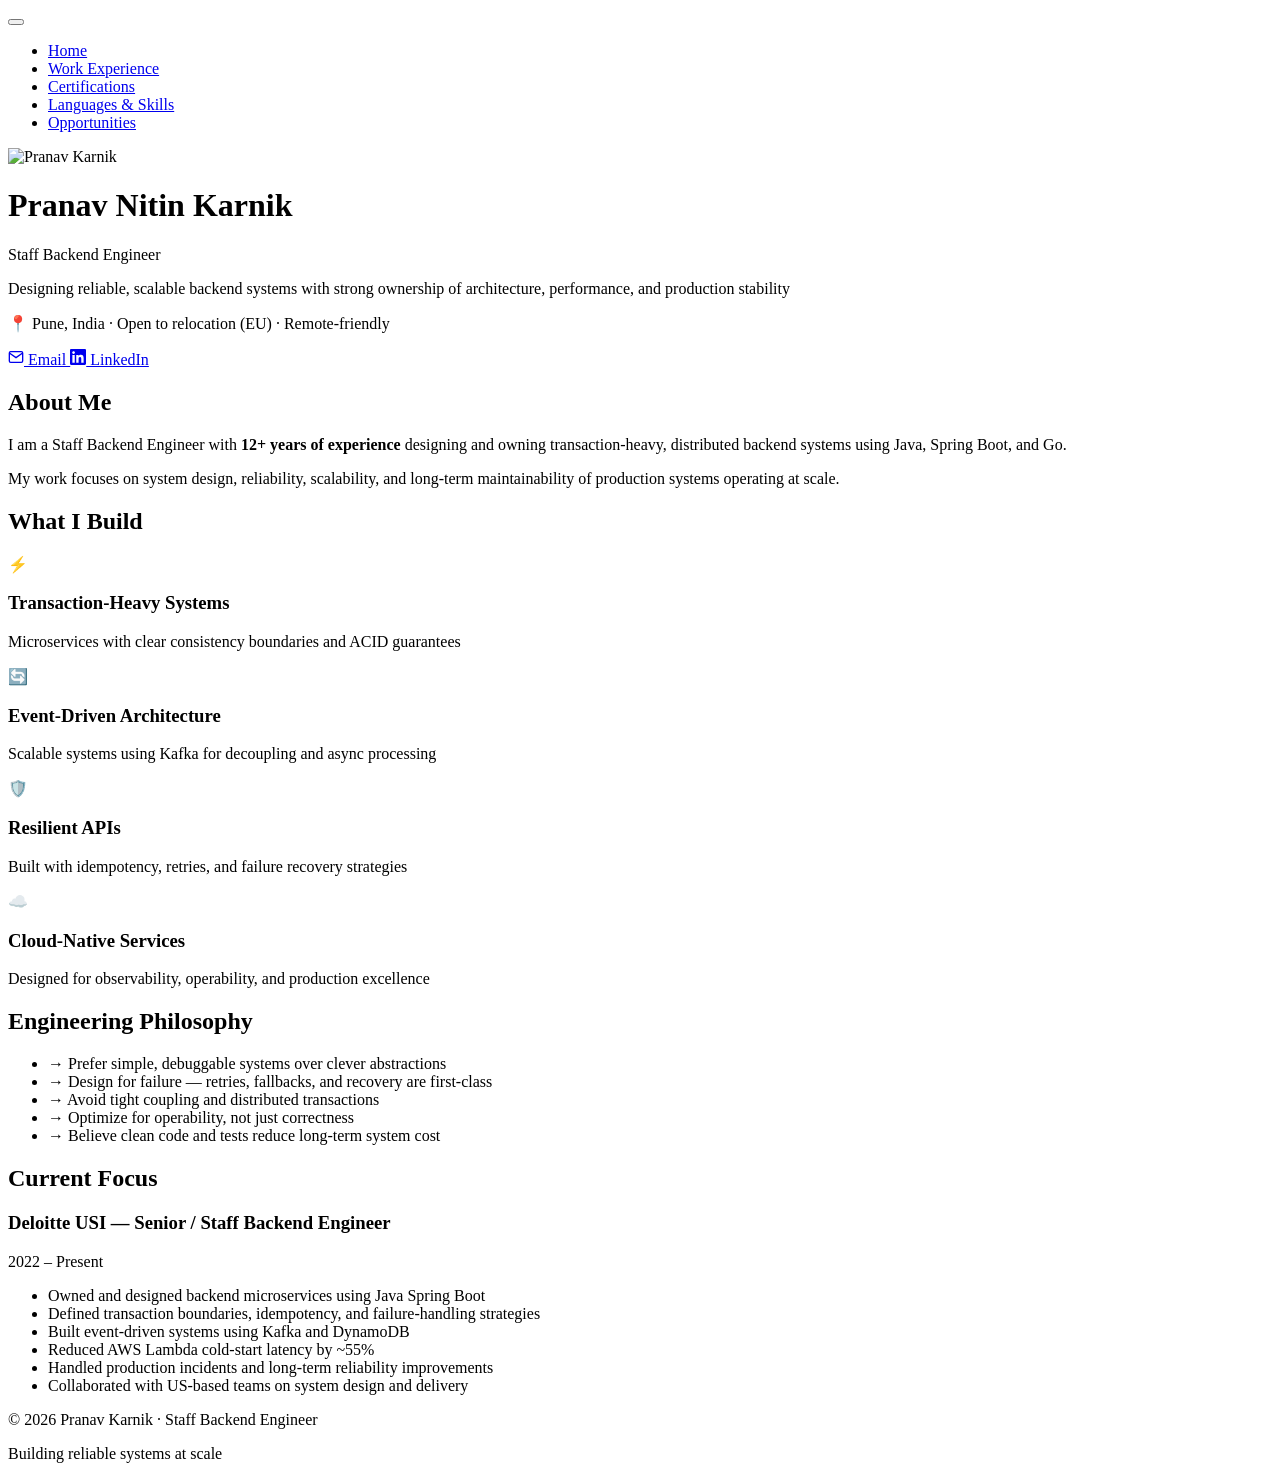
==== commit 5a20d7ca: "Update index.html" ====
--- a/index.html
+++ b/index.html
@@ -4,7 +4,7 @@
   <meta charset="UTF-8" />
   <meta name="viewport" content="width=device-width, initial-scale=1" />
   <title>Pranav Karnik | Staff Backend Engineer</title>
-  <link rel="stylesheet" href="styles.css" />
+  <link rel="stylesheet" href="css/styles.css" />
   <link rel="preconnect" href="https://fonts.googleapis.com">
   <link rel="preconnect" href="https://fonts.gstatic.com" crossorigin>
   <link href="https://fonts.googleapis.com/css2?family=Inter:wght@300;400;500;600;700&family=Poppins:wght@600;700&display=swap" rel="stylesheet">
@@ -13,7 +13,7 @@
 
 <nav class="navbar">
   <div class="nav-container">
-    <a href="index.html" class="nav-logo">PK</a>
+    <a href="index.html" class="nav-logo"></a>
     <button class="hamburger" id="hamburger" aria-label="Toggle menu">
       <span class="line"></span>
       <span class="line"></span>
@@ -21,10 +21,10 @@
     </button>
     <ul class="nav-menu" id="navMenu">
       <li><a href="index.html" class="active">Home</a></li>
-      <li><a href="experience.html">Work Experience</a></li>
-      <li><a href="certifications.html">Certifications</a></li>
-      <li><a href="languages.html">Languages & Skills</a></li>
-      <li><a href="opportunities.html">Opportunities</a></li>
+      <li><a href="pages/experience.html">Work Experience</a></li>
+      <li><a href="pages/certifications.html">Certifications</a></li>
+      <li><a href="pages/languages.html">Languages & Skills</a></li>
+      <li><a href="pages/opportunities.html">Opportunities</a></li>
     </ul>
   </div>
 </nav>
@@ -70,7 +70,7 @@
     <h2>About Me</h2>
     <p class="lead">
       I am a Staff Backend Engineer with <strong>12+ years of experience</strong> designing and owning
-      transaction-heavy, distributed backend systems using Java and Spring Boot.
+      transaction-heavy, distributed backend systems using Java, Spring Boot, and Go.
     </p>
     <p>
       My work focuses on system design, reliability, scalability, and long-term
@@ -162,6 +162,6 @@
   </div>
 </footer>
 
-<script src="script.js"></script>
+<script src="js/script.js"></script>
 </body>
 </html>
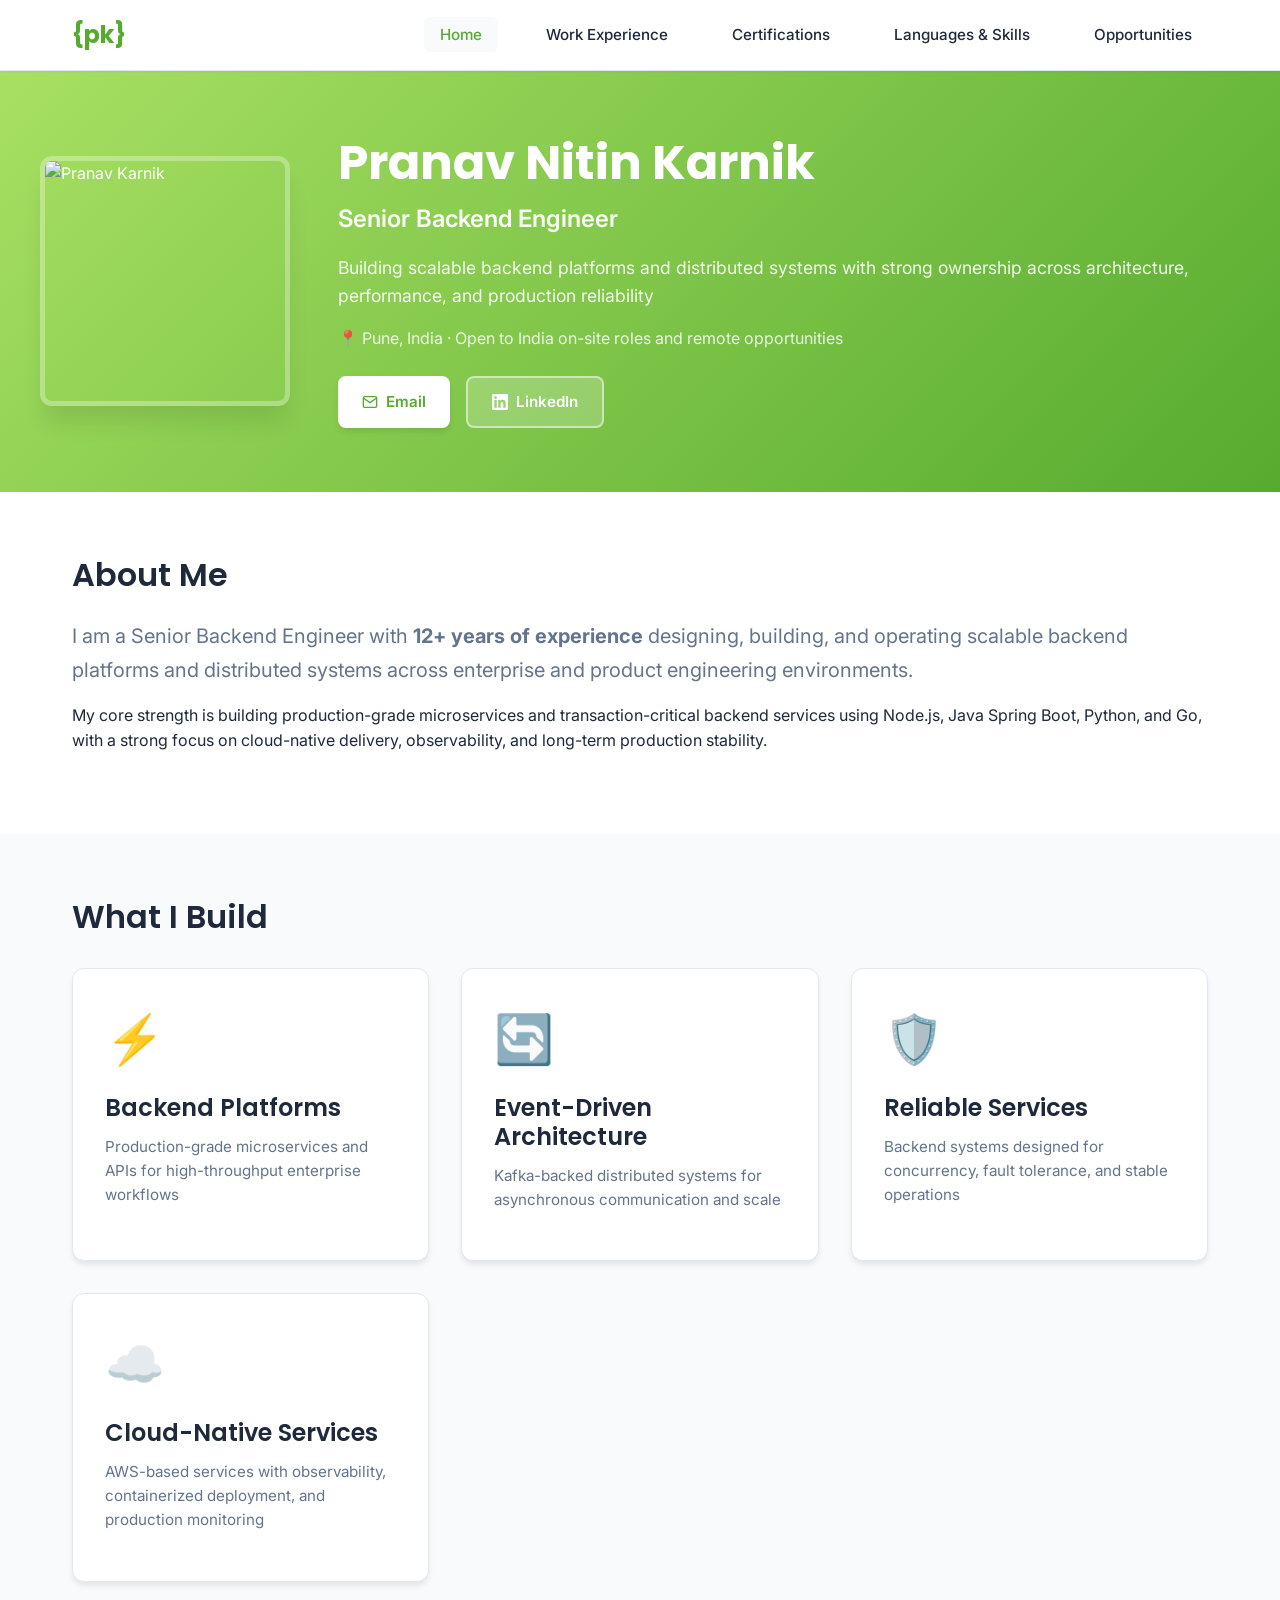
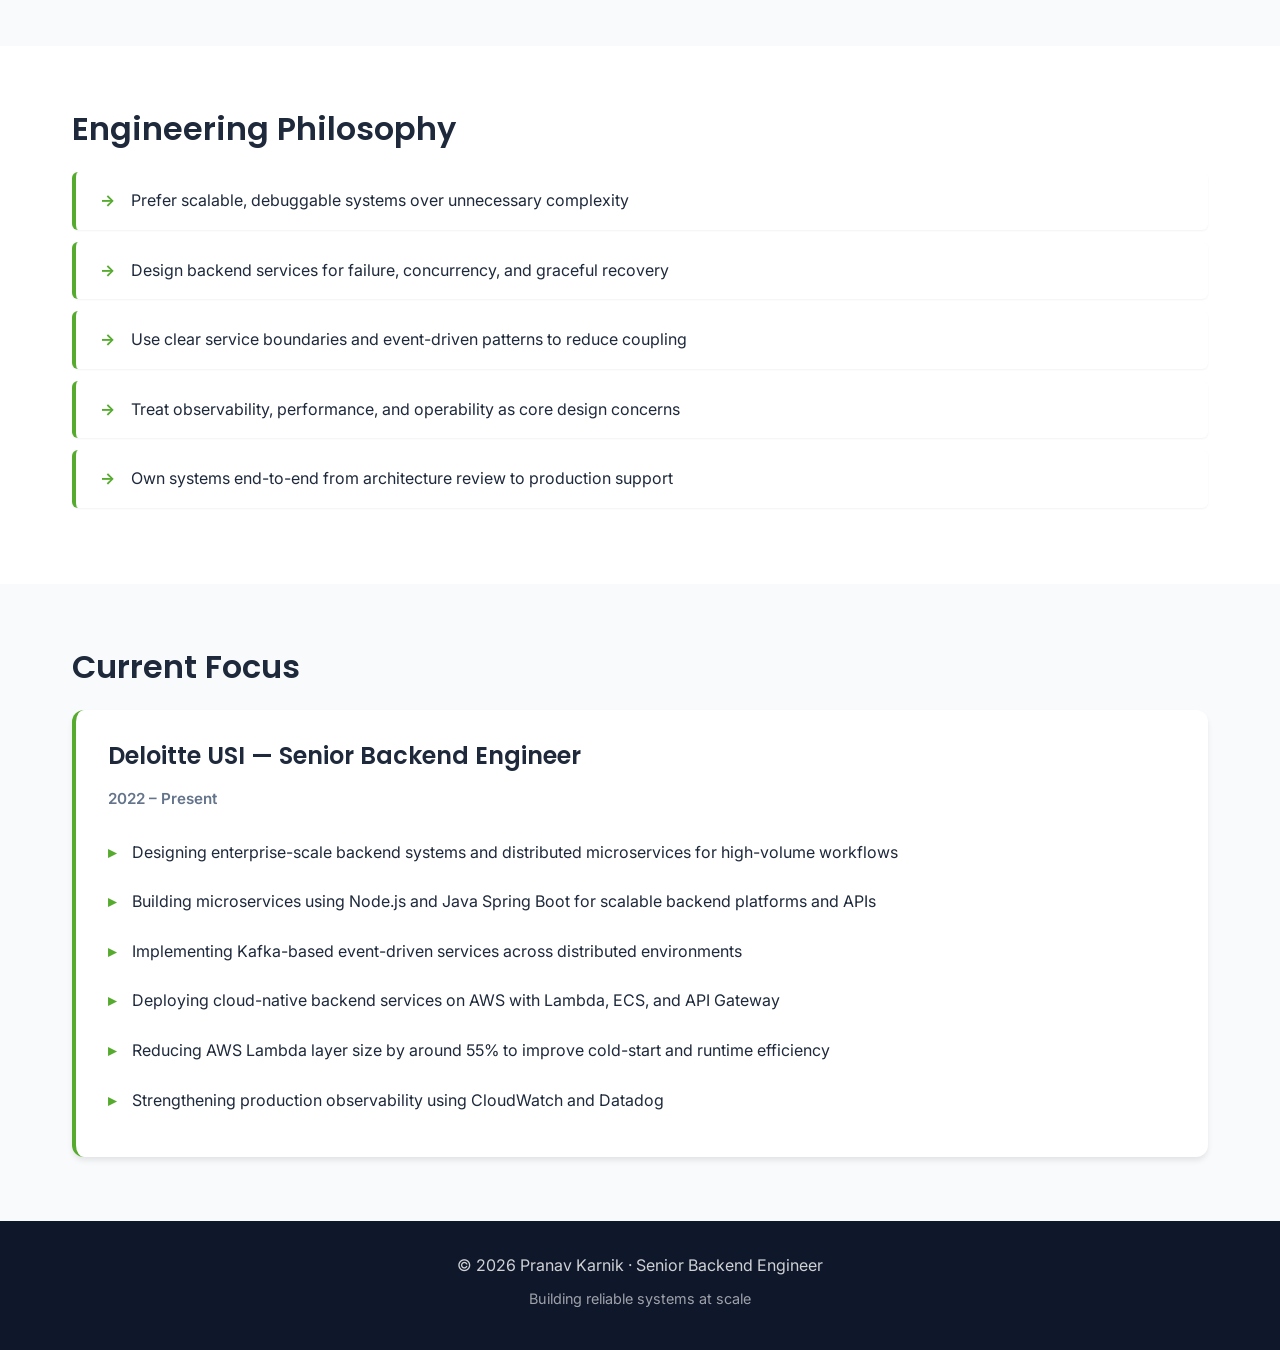
==== commit 005a1e21: "Update index.html" ====
--- a/index.html
+++ b/index.html
@@ -3,7 +3,7 @@
 <head>
   <meta charset="UTF-8" />
   <meta name="viewport" content="width=device-width, initial-scale=1" />
-  <title>Pranav Karnik | Staff Backend Engineer</title>
+  <title>Pranav Karnik | Senior Backend Engineer</title>
   <link rel="stylesheet" href="css/styles.css" />
   <link rel="preconnect" href="https://fonts.googleapis.com">
   <link rel="preconnect" href="https://fonts.gstatic.com" crossorigin>
@@ -35,13 +35,13 @@
       <img src="https://res.cloudinary.com/dsrkqlk0v/image/upload/v1769954906/IMG_8916_c2qybw.jpg" alt="Pranav Karnik" class="profile-pic">
       <div class="profile-info">
         <h1>Pranav Nitin Karnik</h1>
-        <p class="role">Staff Backend Engineer</p>
+        <p class="role">Senior Backend Engineer</p>
         <p class="tagline">
-          Designing reliable, scalable backend systems with strong ownership
-          of architecture, performance, and production stability
+          Building scalable backend platforms and distributed systems with
+          strong ownership across architecture, performance, and production reliability
         </p>
         <p class="location">
-          📍 Pune, India · Open to relocation (EU) · Remote-friendly
+          📍 Pune, India · Open to India on-site roles and remote opportunities
         </p>
         <div class="links">
           <a href="mailto:pranavkarnik6@gmail.com" class="btn-primary">
@@ -69,12 +69,14 @@
   <div class="container">
     <h2>About Me</h2>
     <p class="lead">
-      I am a Staff Backend Engineer with <strong>12+ years of experience</strong> designing and owning
-      transaction-heavy, distributed backend systems using Java, Spring Boot, and Go.
+      I am a Senior Backend Engineer with <strong>12+ years of experience</strong> designing,
+      building, and operating scalable backend platforms and distributed systems across
+      enterprise and product engineering environments.
     </p>
     <p>
-      My work focuses on system design, reliability, scalability, and long-term
-      maintainability of production systems operating at scale.
+      My core strength is building production-grade microservices and transaction-critical
+      backend services using Node.js, Java Spring Boot, Python, and Go, with a strong focus on
+      cloud-native delivery, observability, and long-term production stability.
     </p>
   </div>
 </section>
@@ -85,23 +87,23 @@
     <div class="grid">
       <div class="card">
         <div class="card-icon">⚡</div>
-        <h3>Transaction-Heavy Systems</h3>
-        <p>Microservices with clear consistency boundaries and ACID guarantees</p>
+        <h3>Backend Platforms</h3>
+        <p>Production-grade microservices and APIs for high-throughput enterprise workflows</p>
       </div>
       <div class="card">
         <div class="card-icon">🔄</div>
         <h3>Event-Driven Architecture</h3>
-        <p>Scalable systems using Kafka for decoupling and async processing</p>
+        <p>Kafka-backed distributed systems for asynchronous communication and scale</p>
       </div>
       <div class="card">
         <div class="card-icon">🛡️</div>
-        <h3>Resilient APIs</h3>
-        <p>Built with idempotency, retries, and failure recovery strategies</p>
+        <h3>Reliable Services</h3>
+        <p>Backend systems designed for concurrency, fault tolerance, and stable operations</p>
       </div>
       <div class="card">
         <div class="card-icon">☁️</div>
         <h3>Cloud-Native Services</h3>
-        <p>Designed for observability, operability, and production excellence</p>
+        <p>AWS-based services with observability, containerized deployment, and production monitoring</p>
       </div>
     </div>
   </div>
@@ -113,23 +115,23 @@
     <ul class="philosophy-list">
       <li>
         <span class="bullet">→</span>
-        Prefer simple, debuggable systems over clever abstractions
+        Prefer scalable, debuggable systems over unnecessary complexity
       </li>
       <li>
         <span class="bullet">→</span>
-        Design for failure — retries, fallbacks, and recovery are first-class
+        Design backend services for failure, concurrency, and graceful recovery
       </li>
       <li>
         <span class="bullet">→</span>
-        Avoid tight coupling and distributed transactions
+        Use clear service boundaries and event-driven patterns to reduce coupling
       </li>
       <li>
         <span class="bullet">→</span>
-        Optimize for operability, not just correctness
+        Treat observability, performance, and operability as core design concerns
       </li>
       <li>
         <span class="bullet">→</span>
-        Believe clean code and tests reduce long-term system cost
+        Own systems end-to-end from architecture review to production support
       </li>
     </ul>
   </div>
@@ -139,15 +141,15 @@
   <div class="container">
     <h2>Current Focus</h2>
     <div class="current-role">
-      <h3>Deloitte USI — Senior / Staff Backend Engineer</h3>
+      <h3>Deloitte USI — Senior Backend Engineer</h3>
       <p class="time">2022 – Present</p>
       <ul class="achievements">
-        <li>Owned and designed backend microservices using Java Spring Boot</li>
-        <li>Defined transaction boundaries, idempotency, and failure-handling strategies</li>
-        <li>Built event-driven systems using Kafka and DynamoDB</li>
-        <li>Reduced AWS Lambda cold-start latency by ~55%</li>
-        <li>Handled production incidents and long-term reliability improvements</li>
-        <li>Collaborated with US-based teams on system design and delivery</li>
+        <li>Designing enterprise-scale backend systems and distributed microservices for high-volume workflows</li>
+        <li>Building microservices using Node.js and Java Spring Boot for scalable backend platforms and APIs</li>
+        <li>Implementing Kafka-based event-driven services across distributed environments</li>
+        <li>Deploying cloud-native backend services on AWS with Lambda, ECS, and API Gateway</li>
+        <li>Reducing AWS Lambda layer size by around 55% to improve cold-start and runtime efficiency</li>
+        <li>Strengthening production observability using CloudWatch and Datadog</li>
       </ul>
     </div>
   </div>
@@ -157,7 +159,7 @@
 
 <footer>
   <div class="container">
-    <p>© 2026 Pranav Karnik · Staff Backend Engineer</p>
+    <p>© 2026 Pranav Karnik · Senior Backend Engineer</p>
     <p class="footer-subtitle">Building reliable systems at scale</p>
   </div>
 </footer>
--- a/css/styles.css
+++ b/css/styles.css
@@ -0,0 +1,1480 @@
+/* ================================
+   GLOBAL RESET & VARIABLES
+   ================================ */
+:root {
+  --primary-color: #56ab2f;
+  --primary-dark: #3d7a21;
+  --secondary-color: #64748b;
+  --accent-color: #a8e063;
+  --text-dark: #1e293b;
+  --text-light: #64748b;
+  --bg-light: #f8fafc;
+  --bg-white: #ffffff;
+  --bg-dark: #0f172a;
+  --border-color: #e2e8f0;
+  --shadow-sm: 0 1px 2px 0 rgba(0, 0, 0, 0.05);
+  --shadow-md: 0 4px 6px -1px rgba(0, 0, 0, 0.1);
+  --shadow-lg: 0 10px 15px -3px rgba(0, 0, 0, 0.1);
+  --shadow-xl: 0 20px 25px -5px rgba(0, 0, 0, 0.1);
+  --transition: all 0.3s cubic-bezier(0.4, 0, 0.2, 1);
+}
+
+* {
+  margin: 0;
+  padding: 0;
+  box-sizing: border-box;
+}
+
+html {
+  scroll-behavior: smooth;
+}
+
+body {
+  font-family: 'Inter', -apple-system, BlinkMacSystemFont, 'Segoe UI', Roboto, sans-serif;
+  color: var(--text-dark);
+  line-height: 1.6;
+  background-color: var(--bg-white);
+}
+
+/* ================================
+   TYPOGRAPHY
+   ================================ */
+h1, h2, h3, h4, h5, h6 {
+  font-family: 'Poppins', 'Inter', sans-serif;
+  font-weight: 700;
+  line-height: 1.2;
+  color: var(--text-dark);
+  margin-bottom: 1rem;
+}
+
+h1 {
+  font-size: 2.5rem;
+  font-weight: 700;
+}
+
+h2 {
+  font-size: 2rem;
+  font-weight: 600;
+  margin-bottom: 1.5rem;
+}
+
+h3 {
+  font-size: 1.5rem;
+  font-weight: 600;
+}
+
+h4 {
+  font-size: 1.25rem;
+  font-weight: 600;
+}
+
+p {
+  margin-bottom: 1rem;
+}
+
+.lead {
+  font-size: 1.25rem;
+  font-weight: 400;
+  color: var(--text-light);
+  line-height: 1.7;
+}
+
+.subtitle {
+  font-size: 1.1rem;
+  color: var(--text-light);
+  font-weight: 400;
+}
+
+/* ================================
+   NAVIGATION BAR
+   ================================ */
+.navbar {
+  position: fixed;
+  top: 0;
+  left: 0;
+  right: 0;
+  background: rgba(255, 255, 255, 0.95);
+  backdrop-filter: blur(10px);
+  border-bottom: 1px solid var(--border-color);
+  z-index: 1000;
+  box-shadow: var(--shadow-sm);
+}
+
+.nav-container {
+  max-width: 1200px;
+  margin: 0 auto;
+  padding: 0 2rem;
+  display: flex;
+  justify-content: space-between;
+  align-items: center;
+  height: 70px;
+}
+
+.nav-logo {
+  font-family: 'Poppins', sans-serif;
+  font-size: 1.5rem;
+  font-weight: 700;
+  color: var(--primary-color);
+  text-decoration: none;
+  transition: var(--transition);
+}
+
+.nav-logo::before {
+  content: '{pk}';
+}
+
+.nav-logo:hover {
+  color: var(--primary-dark);
+  transform: scale(1.05);
+}
+
+.hamburger {
+  display: none;
+  flex-direction: column;
+  background: none;
+  border: none;
+  cursor: pointer;
+  padding: 0.5rem;
+  z-index: 1001;
+}
+
+.hamburger .line {
+  width: 25px;
+  height: 3px;
+  background-color: var(--text-dark);
+  margin: 3px 0;
+  transition: var(--transition);
+  border-radius: 3px;
+}
+
+.hamburger.active .line:nth-child(1) {
+  transform: rotate(45deg) translate(8px, 8px);
+}
+
+.hamburger.active .line:nth-child(2) {
+  opacity: 0;
+}
+
+.hamburger.active .line:nth-child(3) {
+  transform: rotate(-45deg) translate(7px, -7px);
+}
+
+.nav-menu {
+  display: flex;
+  list-style: none;
+  gap: 2rem;
+  align-items: center;
+}
+
+.nav-menu li a {
+  text-decoration: none;
+  color: var(--text-dark);
+  font-weight: 500;
+  font-size: 0.95rem;
+  padding: 0.5rem 1rem;
+  border-radius: 6px;
+  transition: var(--transition);
+  position: relative;
+}
+
+.nav-menu li a:hover {
+  color: var(--primary-color);
+  background-color: var(--bg-light);
+}
+
+.nav-menu li a.active {
+  color: var(--primary-color);
+  background-color: var(--bg-light);
+}
+
+/* Mobile Navigation */
+@media (max-width: 768px) {
+  .hamburger {
+    display: flex;
+  }
+
+  .nav-menu {
+    position: fixed;
+    left: -100%;
+    top: 70px;
+    flex-direction: column;
+    background-color: rgba(255, 255, 255, 0.98);
+    width: 100%;
+    text-align: center;
+    transition: 0.3s;
+    box-shadow: var(--shadow-lg);
+    padding: 2rem 0;
+    gap: 0;
+  }
+
+  .nav-menu.active {
+    left: 0;
+  }
+
+  .nav-menu li {
+    width: 100%;
+  }
+
+  .nav-menu li a {
+    display: block;
+    padding: 1rem 2rem;
+    margin: 0.25rem 0;
+  }
+}
+
+/* ================================
+   HERO SECTION
+   ================================ */
+.hero {
+  margin-top: 70px;
+  background: linear-gradient(135deg, #a8e063 0%, #56ab2f 100%);
+  color: white;
+  padding: 4rem 2rem;
+}
+
+.hero-content {
+  max-width: 1200px;
+  margin: 0 auto;
+}
+
+.profile-section {
+  display: grid;
+  grid-template-columns: 250px 1fr;
+  gap: 3rem;
+  align-items: center;
+}
+
+.profile-pic {
+  width: 250px;
+  height: 250px;
+  object-fit: cover;
+  border-radius: 12px;
+  border: 5px solid rgba(255, 255, 255, 0.3);
+  box-shadow: var(--shadow-xl);
+  transition: var(--transition);
+}
+
+.profile-pic:hover {
+  transform: scale(1.02);
+  box-shadow: 0 25px 50px -12px rgba(0, 0, 0, 0.25);
+}
+
+.profile-info h1 {
+  color: white;
+  font-size: 3rem;
+  margin-bottom: 0.5rem;
+}
+
+.role {
+  font-size: 1.5rem;
+  font-weight: 600;
+  color: rgba(255, 255, 255, 0.95);
+  margin-bottom: 1rem;
+}
+
+.tagline {
+  font-size: 1.1rem;
+  color: rgba(255, 255, 255, 0.9);
+  line-height: 1.6;
+  margin-bottom: 1rem;
+}
+
+.location {
+  font-size: 1rem;
+  color: rgba(255, 255, 255, 0.85);
+  margin-bottom: 1.5rem;
+}
+
+.links {
+  display: flex;
+  gap: 1rem;
+  flex-wrap: wrap;
+}
+
+.btn-primary,
+.btn-secondary {
+  display: inline-flex;
+  align-items: center;
+  gap: 0.5rem;
+  padding: 0.75rem 1.5rem;
+  border-radius: 8px;
+  text-decoration: none;
+  font-weight: 600;
+  transition: var(--transition);
+  font-size: 0.95rem;
+}
+
+.btn-primary {
+  background-color: white;
+  color: var(--primary-color);
+  box-shadow: var(--shadow-md);
+}
+
+.btn-primary:hover {
+  transform: translateY(-2px);
+  box-shadow: var(--shadow-lg);
+  background-color: var(--bg-light);
+}
+
+.btn-secondary {
+  background-color: rgba(255, 255, 255, 0.2);
+  color: white;
+  border: 2px solid rgba(255, 255, 255, 0.5);
+}
+
+.btn-secondary:hover {
+  background-color: rgba(255, 255, 255, 0.3);
+  border-color: white;
+  transform: translateY(-2px);
+}
+
+.btn-primary.large,
+.btn-secondary.large {
+  padding: 1rem 2rem;
+  font-size: 1.1rem;
+}
+
+@media (max-width: 768px) {
+  .profile-section {
+    grid-template-columns: 1fr;
+    text-align: center;
+    gap: 2rem;
+  }
+
+  .profile-pic {
+    margin: 0 auto;
+    width: 200px;
+    height: 200px;
+  }
+
+  .profile-info h1 {
+    font-size: 2rem;
+  }
+
+  .links {
+    justify-content: center;
+  }
+}
+
+/* ================================
+   MAIN CONTENT & SECTIONS
+   ================================ */
+.container {
+  max-width: 1200px;
+  margin: 0 auto;
+  padding: 0 2rem;
+}
+
+section {
+  padding: 4rem 0;
+}
+
+.section-light {
+  background-color: var(--bg-white);
+}
+
+.section-dark {
+  background-color: var(--bg-light);
+}
+
+.page-header {
+  margin-top: 70px;
+  background: linear-gradient(135deg, #a8e063 0%, #56ab2f 100%);
+  color: white;
+  padding: 3rem 2rem;
+  text-align: center;
+}
+
+.page-header h1 {
+  color: white;
+  font-size: 2.5rem;
+  margin-bottom: 0.5rem;
+}
+
+.page-header .subtitle {
+  color: rgba(255, 255, 255, 0.9);
+  font-size: 1.2rem;
+}
+
+.gradient-header {
+  background: linear-gradient(135deg, #a8e063 0%, #56ab2f 100%)
+}
+
+/* ================================
+   GRID LAYOUTS
+   ================================ */
+.grid {
+  display: grid;
+  grid-template-columns: repeat(auto-fit, minmax(280px, 1fr));
+  gap: 2rem;
+  margin-top: 2rem;
+}
+
+.grid-small {
+  display: grid;
+  grid-template-columns: repeat(auto-fit, minmax(250px, 1fr));
+  gap: 1.5rem;
+  margin-top: 1.5rem;
+}
+
+/* ================================
+   CARDS
+   ================================ */
+.card {
+  background: white;
+  border-radius: 12px;
+  padding: 2rem;
+  box-shadow: var(--shadow-md);
+  transition: var(--transition);
+  border: 1px solid var(--border-color);
+}
+
+.card:hover {
+  transform: translateY(-5px);
+  box-shadow: var(--shadow-xl);
+}
+
+.card-icon {
+  font-size: 3rem;
+  margin-bottom: 1rem;
+}
+
+.card h3 {
+  color: var(--text-dark);
+  margin-bottom: 0.75rem;
+}
+
+.card p {
+  color: var(--text-light);
+  font-size: 0.95rem;
+}
+
+/* ================================
+   PHILOSOPHY & LISTS
+   ================================ */
+.philosophy-list {
+  list-style: none;
+  margin-top: 1.5rem;
+}
+
+.philosophy-list li {
+  padding: 1rem 1.5rem;
+  margin-bottom: 0.75rem;
+  background: white;
+  border-left: 4px solid var(--primary-color);
+  border-radius: 6px;
+  box-shadow: var(--shadow-sm);
+  transition: var(--transition);
+}
+
+.philosophy-list li:hover {
+  box-shadow: var(--shadow-md);
+  transform: translateX(5px);
+}
+
+.bullet {
+  color: var(--primary-color);
+  font-weight: 700;
+  margin-right: 0.75rem;
+}
+
+.achievements {
+  list-style: none;
+  margin-top: 1rem;
+}
+
+.achievements li {
+  padding: 0.75rem 0;
+  padding-left: 1.5rem;
+  position: relative;
+  color: var(--text-dark);
+}
+
+.achievements li:before {
+  content: "▸";
+  position: absolute;
+  left: 0;
+  color: var(--primary-color);
+  font-weight: bold;
+}
+
+/* ================================
+   CURRENT ROLE
+   ================================ */
+.current-role {
+  background: white;
+  padding: 2rem;
+  border-radius: 12px;
+  box-shadow: var(--shadow-md);
+  border-left: 4px solid var(--primary-color);
+}
+
+.time {
+  color: var(--text-light);
+  font-weight: 600;
+  font-size: 0.95rem;
+  margin-bottom: 1rem;
+}
+
+/* ================================
+   EXPERIENCE PAGE
+   ================================ */
+.experience-item {
+  background: white;
+  border-radius: 12px;
+  padding: 2.5rem;
+  margin-bottom: 2rem;
+  box-shadow: var(--shadow-md);
+  border: 1px solid var(--border-color);
+}
+
+.experience-header {
+  display: flex;
+  justify-content: space-between;
+  align-items: flex-start;
+  margin-bottom: 1.5rem;
+  padding-bottom: 1.5rem;
+  border-bottom: 2px solid var(--border-color);
+}
+
+.experience-header h2 {
+  color: var(--text-dark);
+  margin-bottom: 0.25rem;
+}
+
+.experience-header h3 {
+  color: var(--text-light);
+  font-weight: 500;
+  font-size: 1.2rem;
+}
+
+.experience-date {
+  display: flex;
+  flex-direction: column;
+  gap: 0.5rem;
+  align-items: flex-end;
+}
+
+.time-badge,
+.location-badge {
+  padding: 0.4rem 1rem;
+  border-radius: 20px;
+  font-size: 0.85rem;
+  font-weight: 600;
+}
+
+.time-badge {
+  background-color: var(--primary-color);
+  color: white;
+}
+
+.location-badge {
+  background-color: var(--bg-light);
+  color: var(--text-light);
+}
+
+.experience-content h4 {
+  color: var(--text-dark);
+  margin-top: 1.5rem;
+  margin-bottom: 1rem;
+}
+
+.highlight-card {
+  background: var(--bg-light);
+  padding: 1.5rem;
+  border-radius: 8px;
+  border-left: 3px solid var(--accent-color);
+}
+
+.highlight-card h5 {
+  color: var(--text-dark);
+  margin-bottom: 0.75rem;
+  font-size: 1.1rem;
+}
+
+.highlight-card ul {
+  list-style: none;
+}
+
+.highlight-card li {
+  padding: 0.4rem 0;
+  padding-left: 1.2rem;
+  position: relative;
+  font-size: 0.9rem;
+  color: var(--text-dark);
+}
+
+.highlight-card li:before {
+  content: "•";
+  position: absolute;
+  left: 0;
+  color: var(--accent-color);
+  font-weight: bold;
+}
+
+/* Timeline */
+.experience-summary {
+  margin-top: 3rem;
+  background: var(--bg-light);
+  padding: 2.5rem;
+  border-radius: 12px;
+}
+
+.timeline {
+  margin-top: 2rem;
+  position: relative;
+  padding-left: 2rem;
+}
+
+.timeline:before {
+  content: "";
+  position: absolute;
+  left: 0;
+  top: 0;
+  bottom: 0;
+  width: 3px;
+  background: var(--primary-color);
+}
+
+.timeline-item {
+  position: relative;
+  margin-bottom: 2rem;
+}
+
+.timeline-marker {
+  position: absolute;
+  left: -2.5rem;
+  top: 0.25rem;
+  width: 12px;
+  height: 12px;
+  background: var(--primary-color);
+  border: 3px solid white;
+  border-radius: 50%;
+  box-shadow: var(--shadow-md);
+}
+
+.timeline-content h4 {
+  color: var(--primary-color);
+  font-size: 1.1rem;
+  margin-bottom: 0.5rem;
+}
+
+.timeline-content p {
+  color: var(--text-dark);
+  margin-bottom: 0;
+}
+
+@media (max-width: 768px) {
+  .experience-header {
+    flex-direction: column;
+    gap: 1rem;
+  }
+
+  .experience-date {
+    align-items: flex-start;
+  }
+}
+
+/* ================================
+   CERTIFICATIONS PAGE
+   ================================ */
+.cert-section {
+  margin-bottom: 3rem;
+}
+
+.cert-card {
+  background: white;
+  border-radius: 12px;
+  padding: 2rem;
+  box-shadow: var(--shadow-md);
+  border: 1px solid var(--border-color);
+  margin-bottom: 1.5rem;
+  transition: var(--transition);
+}
+
+.cert-card:hover {
+  box-shadow: var(--shadow-lg);
+  transform: translateY(-2px);
+}
+
+.cert-card.featured {
+  border-left: 4px solid var(--primary-color);
+}
+
+.cert-header {
+  display: flex;
+  gap: 1.5rem;
+  align-items: flex-start;
+  margin-bottom: 1.5rem;
+}
+
+.cert-icon {
+  color: var(--primary-color);
+}
+
+.cert-issuer {
+  color: var(--text-light);
+  font-weight: 500;
+  margin-top: 0.25rem;
+}
+
+.cert-details {
+  margin-top: 1rem;
+}
+
+.cert-meta {
+  display: flex;
+  gap: 1rem;
+  margin-bottom: 1rem;
+}
+
+.cert-badge,
+.cert-year {
+  padding: 0.4rem 1rem;
+  border-radius: 20px;
+  font-size: 0.85rem;
+  font-weight: 600;
+}
+
+.cert-badge {
+  background-color: #10b981;
+  color: white;
+}
+
+.cert-year {
+  background-color: var(--bg-light);
+  color: var(--text-light);
+}
+
+.cert-description {
+  color: var(--text-light);
+  line-height: 1.6;
+  margin-bottom: 1rem;
+}
+
+.cert-skills {
+  display: flex;
+  flex-wrap: wrap;
+  gap: 0.5rem;
+  margin-top: 1rem;
+}
+
+.skill-tag {
+  padding: 0.4rem 0.9rem;
+  background-color: var(--bg-light);
+  color: var(--text-dark);
+  border-radius: 6px;
+  font-size: 0.85rem;
+  font-weight: 500;
+}
+
+/* Awards Grid */
+.awards-grid {
+  display: grid;
+  grid-template-columns: repeat(auto-fit, minmax(300px, 1fr));
+  gap: 1.5rem;
+  margin-top: 1.5rem;
+}
+
+.award-card {
+  background: white;
+  border-radius: 12px;
+  padding: 2rem;
+  box-shadow: var(--shadow-md);
+  border: 1px solid var(--border-color);
+  transition: var(--transition);
+}
+
+.award-card:hover {
+  transform: translateY(-3px);
+  box-shadow: var(--shadow-lg);
+}
+
+.award-icon {
+  font-size: 2.5rem;
+  margin-bottom: 1rem;
+}
+
+.award-company {
+  color: var(--text-light);
+  font-weight: 600;
+  margin-bottom: 0.75rem;
+}
+
+.award-description {
+  color: var(--text-light);
+  font-size: 0.95rem;
+  line-height: 1.6;
+}
+
+.award-meta {
+  margin-top: 1rem;
+}
+
+.award-badge {
+  display: inline-block;
+  padding: 0.4rem 1rem;
+  background-color: var(--bg-light);
+  color: var(--primary-color);
+  border-radius: 20px;
+  font-size: 0.85rem;
+  font-weight: 600;
+}
+
+/* Learning */
+.learning-card {
+  background: var(--bg-light);
+  padding: 2rem;
+  border-radius: 12px;
+  border-left: 4px solid var(--accent-color);
+}
+
+.learning-areas {
+  margin-top: 1.5rem;
+}
+
+.learning-list {
+  list-style: none;
+  margin-top: 1rem;
+}
+
+.learning-list li {
+  padding: 0.5rem 0;
+  padding-left: 1.5rem;
+  position: relative;
+  color: var(--text-dark);
+}
+
+.learning-list li:before {
+  content: "→";
+  position: absolute;
+  left: 0;
+  color: var(--accent-color);
+  font-weight: bold;
+}
+
+/* Future Certifications */
+.future-certs {
+  margin-top: 1.5rem;
+}
+
+.future-cert-item {
+  background: white;
+  padding: 1.5rem;
+  border-radius: 8px;
+  margin-bottom: 1rem;
+  border-left: 3px solid var(--text-light);
+}
+
+.future-cert-item h4 {
+  color: var(--text-dark);
+  margin-bottom: 0.5rem;
+}
+
+.future-cert-item p {
+  color: var(--text-light);
+  font-size: 0.9rem;
+  margin-bottom: 0;
+}
+
+/* ================================
+   LANGUAGES & SKILLS PAGE
+   ================================ */
+.skills-section {
+  margin-bottom: 3rem;
+}
+
+/* Language Cards */
+.language-grid {
+  display: grid;
+  grid-template-columns: repeat(auto-fit, minmax(250px, 1fr));
+  gap: 1.5rem;
+  margin-top: 1.5rem;
+}
+
+.language-card {
+  background: white;
+  border-radius: 12px;
+  padding: 2rem;
+  box-shadow: var(--shadow-md);
+  text-align: center;
+  border: 1px solid var(--border-color);
+  transition: var(--transition);
+}
+
+.language-card:hover {
+  transform: translateY(-3px);
+  box-shadow: var(--shadow-lg);
+}
+
+.language-flag {
+  font-size: 3rem;
+  margin-bottom: 1rem;
+}
+
+.proficiency-bar {
+  width: 100%;
+  height: 8px;
+  background-color: var(--bg-light);
+  border-radius: 10px;
+  overflow: hidden;
+  margin: 1rem 0;
+}
+
+.proficiency-fill {
+  height: 100%;
+  background: linear-gradient(90deg, var(--primary-color), var(--accent-color));
+  border-radius: 10px;
+  transition: width 0.5s ease;
+}
+
+.proficiency-level {
+  color: var(--text-light);
+  font-size: 0.9rem;
+  font-weight: 500;
+}
+
+/* Tech Skills */
+.tech-category {
+  margin-bottom: 2rem;
+}
+
+.tech-category h3 {
+  color: var(--text-dark);
+  font-size: 1.2rem;
+  margin-bottom: 1rem;
+  padding-bottom: 0.5rem;
+  border-bottom: 2px solid var(--border-color);
+}
+
+.tech-grid {
+  display: grid;
+  grid-template-columns: repeat(auto-fit, minmax(200px, 1fr));
+  gap: 1rem;
+  margin-top: 1rem;
+}
+
+.tech-item {
+  background: white;
+  padding: 1.25rem;
+  border-radius: 8px;
+  box-shadow: var(--shadow-sm);
+  border: 1px solid var(--border-color);
+  transition: var(--transition);
+  display: flex;
+  flex-direction: column;
+  gap: 0.5rem;
+}
+
+.tech-item:hover {
+  box-shadow: var(--shadow-md);
+  transform: translateY(-2px);
+}
+
+.tech-item.expert {
+  border-left: 4px solid #10b981;
+}
+
+.tech-item.advanced {
+  border-left: 4px solid var(--primary-color);
+}
+
+.tech-item.intermediate {
+  border-left: 4px solid var(--accent-color);
+}
+
+.tech-name {
+  font-weight: 600;
+  color: var(--text-dark);
+  font-size: 1rem;
+}
+
+.tech-level {
+  font-size: 0.85rem;
+  font-weight: 600;
+  padding: 0.25rem 0.75rem;
+  border-radius: 12px;
+  align-self: flex-start;
+}
+
+.tech-item.expert .tech-level {
+  background-color: #d1fae5;
+  color: #065f46;
+}
+
+.tech-item.advanced .tech-level {
+  background-color: #dbeafe;
+  color: #1e40af;
+}
+
+.tech-item.intermediate .tech-level {
+  background-color: #e0f2fe;
+  color: #075985;
+}
+
+.tech-version {
+  font-size: 0.8rem;
+  color: var(--text-light);
+}
+
+/* Architecture Skills */
+.architecture-skills {
+  display: grid;
+  grid-template-columns: repeat(auto-fit, minmax(280px, 1fr));
+  gap: 1.5rem;
+  margin-top: 1.5rem;
+}
+
+.arch-item {
+  background: white;
+  padding: 1.5rem;
+  border-radius: 8px;
+  box-shadow: var(--shadow-sm);
+  border-left: 3px solid var(--primary-color);
+  transition: var(--transition);
+}
+
+.arch-item:hover {
+  box-shadow: var(--shadow-md);
+  transform: translateX(3px);
+}
+
+.arch-item h4 {
+  color: var(--text-dark);
+  margin-bottom: 0.5rem;
+}
+
+.arch-item p {
+  color: var(--text-light);
+  font-size: 0.9rem;
+  margin-bottom: 0;
+}
+
+/* Tools Grid */
+.tools-grid {
+  display: grid;
+  grid-template-columns: repeat(auto-fit, minmax(250px, 1fr));
+  gap: 1.5rem;
+  margin-top: 1.5rem;
+}
+
+.tool-category {
+  background: white;
+  padding: 1.5rem;
+  border-radius: 8px;
+  box-shadow: var(--shadow-sm);
+  border: 1px solid var(--border-color);
+}
+
+.tool-category h4 {
+  color: var(--text-dark);
+  margin-bottom: 1rem;
+}
+
+.tool-category ul {
+  list-style: none;
+}
+
+.tool-category li {
+  padding: 0.4rem 0;
+  padding-left: 1.2rem;
+  position: relative;
+  color: var(--text-dark);
+  font-size: 0.9rem;
+}
+
+.tool-category li:before {
+  content: "✓";
+  position: absolute;
+  left: 0;
+  color: var(--primary-color);
+  font-weight: bold;
+}
+
+/* ================================
+   OPPORTUNITIES PAGE
+   ================================ */
+.opportunity-intro {
+  text-align: center;
+  max-width: 800px;
+  margin: 0 auto 3rem;
+}
+
+.opportunity-grid {
+  display: grid;
+  grid-template-columns: repeat(2, minmax(0, 1fr));
+  gap: 2rem;
+  margin-bottom: 3rem;
+}
+
+.opportunity-card {
+  background: white;
+  border-radius: 12px;
+  padding: 2.5rem;
+  box-shadow: var(--shadow-md);
+  border: 1px solid var(--border-color);
+  transition: var(--transition);
+}
+
+.opportunity-card:hover {
+  transform: translateY(-5px);
+  box-shadow: var(--shadow-xl);
+}
+
+.opportunity-card.featured {
+  border: 2px solid var(--primary-color);
+  background: linear-gradient(135deg, #f0f9ff 0%, #e0f2fe 100%);
+}
+
+.opp-card-heading {
+  display: flex;
+  align-items: center;
+  gap: 0.9rem;
+  margin-bottom: 0.85rem;
+}
+
+.opp-card-heading h2 {
+  font-size: 1.9rem;
+  line-height: 1.12;
+  margin-bottom: 0;
+}
+
+.opp-icon {
+  font-size: 2.8rem;
+  line-height: 1;
+  flex-shrink: 0;
+}
+
+.opp-highlight {
+  color: var(--primary-color);
+  font-weight: 600;
+  font-size: 1.15rem;
+  line-height: 1.45;
+  margin-bottom: 1.5rem;
+}
+
+@media (max-width: 900px) {
+  .opportunity-grid {
+    grid-template-columns: 1fr;
+  }
+}
+
+@media (max-width: 768px) {
+  .opp-card-heading h2 {
+    font-size: 1.55rem;
+  }
+
+  .opp-icon {
+    font-size: 2.3rem;
+  }
+
+  .opp-highlight {
+    font-size: 1.05rem;
+  }
+}
+
+.opp-details h4 {
+  color: var(--text-dark);
+  margin-top: 1.5rem;
+  margin-bottom: 1rem;
+}
+
+.opp-details ul {
+  list-style: none;
+}
+
+.opp-details li {
+  padding: 0.5rem 0;
+  padding-left: 1.5rem;
+  position: relative;
+  color: var(--text-dark);
+}
+
+.opp-details li:before {
+  content: "▸";
+  position: absolute;
+  left: 0;
+  color: var(--primary-color);
+  font-weight: bold;
+}
+
+.visa-badge {
+  background: var(--primary-color);
+  color: white;
+  padding: 1rem 1.5rem;
+  border-radius: 8px;
+  margin-top: 1.5rem;
+}
+
+.visa-badge strong {
+  display: block;
+  margin-bottom: 0.5rem;
+  font-size: 1.1rem;
+}
+
+.visa-badge p {
+  margin: 0;
+  font-size: 0.9rem;
+  opacity: 0.95;
+}
+
+.note {
+  background: var(--bg-light);
+  padding: 1rem;
+  border-radius: 6px;
+  margin-top: 1rem;
+  font-size: 0.9rem;
+  color: var(--text-dark);
+}
+
+/* What Looking For */
+.what-looking-for {
+  background: var(--bg-light);
+  padding: 3rem;
+  border-radius: 12px;
+  margin-bottom: 3rem;
+}
+
+.looking-grid {
+  display: grid;
+  grid-template-columns: repeat(auto-fit, minmax(250px, 1fr));
+  gap: 2rem;
+  margin-top: 2rem;
+}
+
+.looking-item {
+  background: white;
+  padding: 1.5rem;
+  border-radius: 8px;
+  box-shadow: var(--shadow-sm);
+}
+
+.looking-item h3 {
+  color: var(--text-dark);
+  margin-bottom: 1rem;
+  font-size: 1.2rem;
+}
+
+.looking-item ul {
+  list-style: none;
+}
+
+.looking-item li {
+  padding: 0.4rem 0;
+  padding-left: 1.2rem;
+  position: relative;
+  color: var(--text-dark);
+}
+
+.looking-item li:before {
+  content: "•";
+  position: absolute;
+  left: 0;
+  color: var(--primary-color);
+  font-weight: bold;
+}
+
+/* Value Proposition */
+.value-proposition {
+  margin-bottom: 3rem;
+}
+
+.value-grid {
+  display: grid;
+  grid-template-columns: repeat(auto-fit, minmax(250px, 1fr));
+  gap: 1.5rem;
+  margin-top: 2rem;
+}
+
+.value-item {
+  background: white;
+  padding: 2rem;
+  border-radius: 12px;
+  box-shadow: var(--shadow-md);
+  text-align: center;
+  border: 1px solid var(--border-color);
+  transition: var(--transition);
+}
+
+.value-item:hover {
+  transform: translateY(-3px);
+  box-shadow: var(--shadow-lg);
+}
+
+.value-icon {
+  font-size: 2.5rem;
+  margin-bottom: 1rem;
+}
+
+.value-item h4 {
+  color: var(--text-dark);
+  margin-bottom: 0.75rem;
+}
+
+.value-item p {
+  color: var(--text-light);
+  font-size: 0.9rem;
+  margin-bottom: 0;
+}
+
+/* Relocation Info */
+.relocation-info {
+  background: linear-gradient(135deg, #f0f9ff 0%, #e0f2fe 100%);
+  padding: 3rem;
+  border-radius: 12px;
+  margin-bottom: 3rem;
+}
+
+.relocation-content {
+  max-width: 900px;
+  margin: 0 auto;
+}
+
+.relocation-details {
+  display: grid;
+  grid-template-columns: repeat(auto-fit, minmax(200px, 1fr));
+  gap: 1.5rem;
+  margin-top: 2rem;
+}
+
+.relocation-item {
+  background: white;
+  padding: 1.5rem;
+  border-radius: 8px;
+  box-shadow: var(--shadow-sm);
+}
+
+.relocation-item h4 {
+  color: var(--primary-color);
+  margin-bottom: 0.5rem;
+  font-size: 1.1rem;
+}
+
+.relocation-item p {
+  color: var(--text-dark);
+  font-size: 0.9rem;
+  margin-bottom: 0;
+}
+
+/* Contact CTA */
+.contact-cta {
+  background: white;
+  padding: 3rem;
+  border-radius: 12px;
+  box-shadow: var(--shadow-lg);
+  text-align: center;
+  border: 2px solid var(--primary-color);
+}
+
+.contact-cta h2 {
+  color: var(--text-dark);
+  margin-bottom: 1rem;
+}
+
+.contact-cta p {
+  color: var(--text-light);
+  font-size: 1.1rem;
+  max-width: 700px;
+  margin: 0 auto 2rem;
+}
+
+.cta-buttons {
+  display: flex;
+  gap: 1rem;
+  justify-content: center;
+  flex-wrap: wrap;
+}
+
+/* ================================
+   FOOTER
+   ================================ */
+footer {
+  background-color: var(--bg-dark);
+  color: rgba(255, 255, 255, 0.8);
+  padding: 2rem 0;
+  text-align: center;
+}
+
+footer p {
+  margin-bottom: 0.5rem;
+}
+
+.footer-subtitle {
+  font-size: 0.9rem;
+  color: rgba(255, 255, 255, 0.6);
+}
+
+/* ================================
+   RESPONSIVE DESIGN
+   ================================ */
+@media (max-width: 992px) {
+  h1 {
+    font-size: 2rem;
+  }
+
+  h2 {
+    font-size: 1.75rem;
+  }
+
+  section {
+    padding: 3rem 0;
+  }
+}
+
+@media (max-width: 768px) {
+  .container {
+    padding: 0 1.5rem;
+  }
+
+  .hero {
+    padding: 3rem 1.5rem;
+  }
+
+  h1 {
+    font-size: 1.75rem;
+  }
+
+  .page-header h1 {
+    font-size: 2rem;
+  }
+
+  .grid,
+  .grid-small {
+    grid-template-columns: 1fr;
+  }
+
+  .cta-buttons {
+    flex-direction: column;
+    align-items: stretch;
+  }
+
+  .btn-primary.large,
+  .btn-secondary.large {
+    width: 100%;
+    justify-content: center;
+  }
+}
+
+@media (max-width: 480px) {
+  h1 {
+    font-size: 1.5rem;
+  }
+
+  h2 {
+    font-size: 1.5rem;
+  }
+
+  .page-header h1 {
+    font-size: 1.75rem;
+  }
+
+  .hero {
+    padding: 2rem 1rem;
+  }
+
+  .card,
+  .experience-item,
+  .opportunity-card {
+    padding: 1.5rem;
+  }
+}
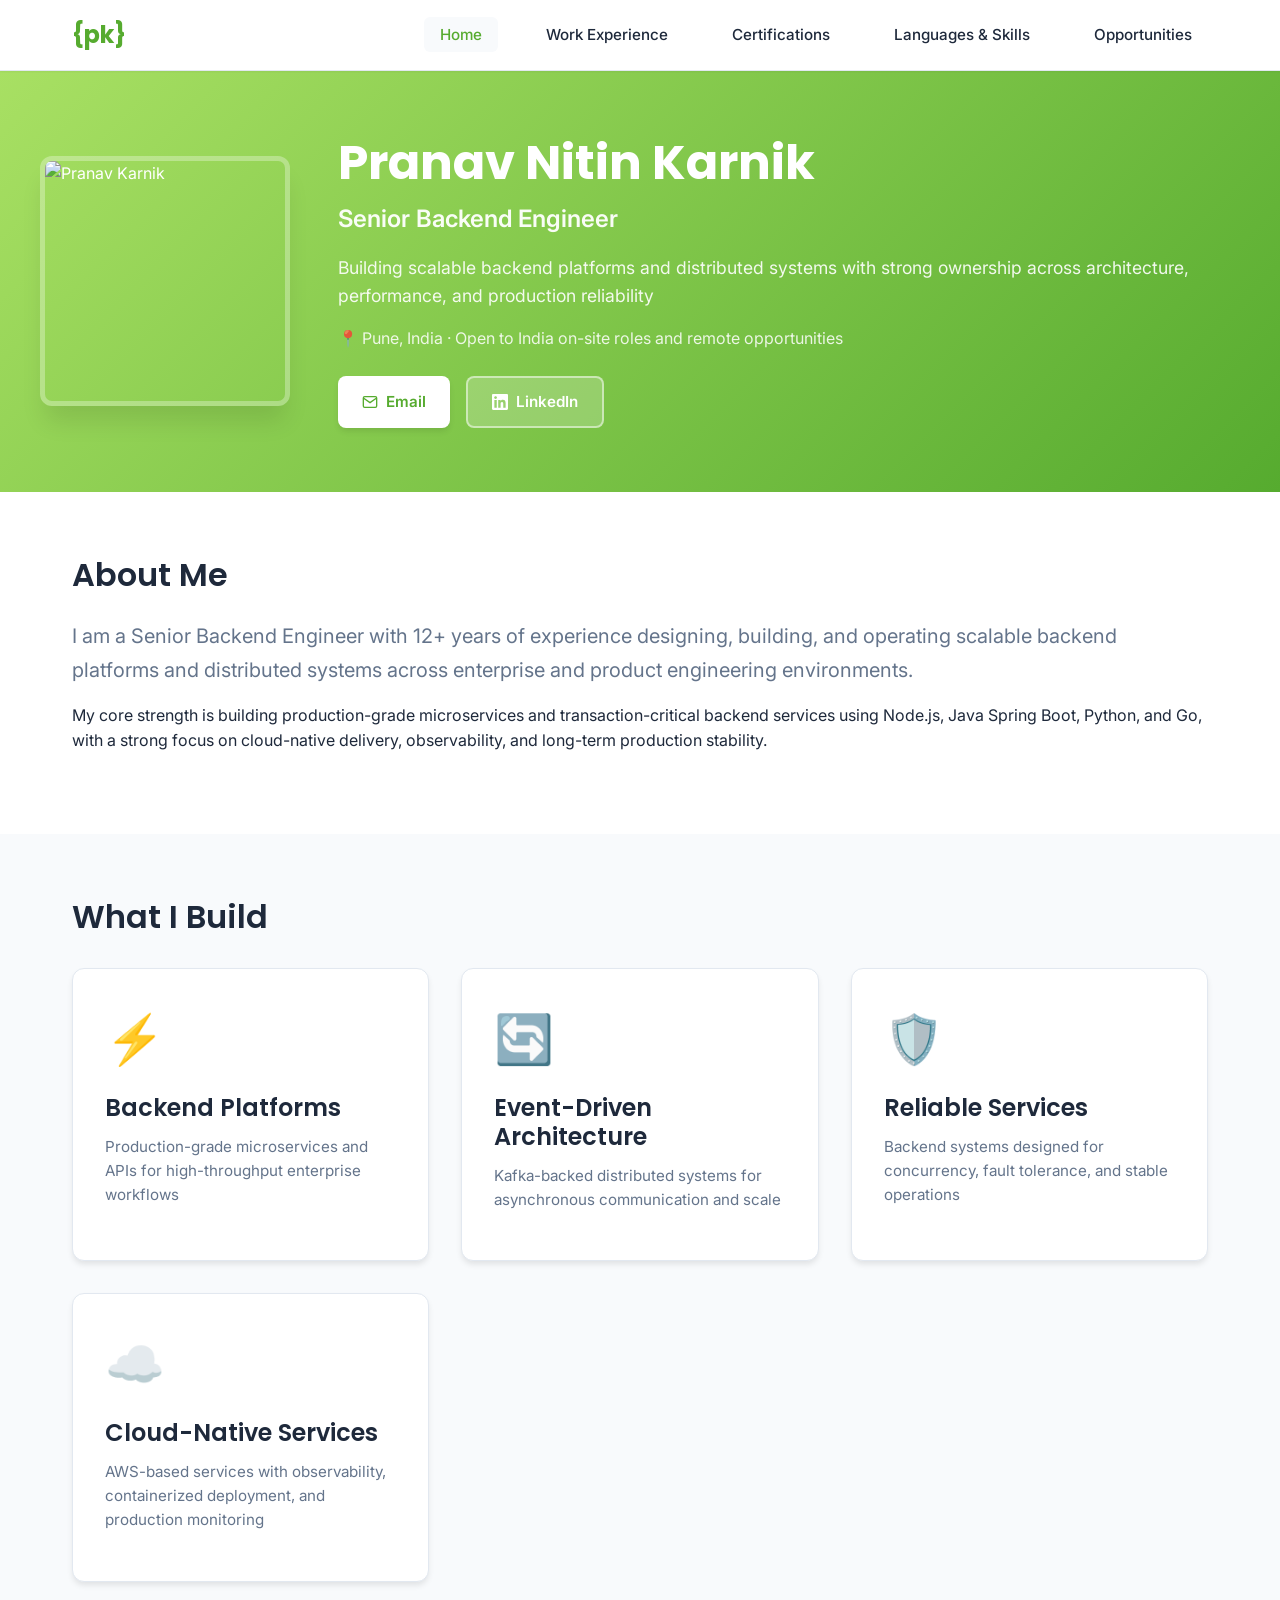
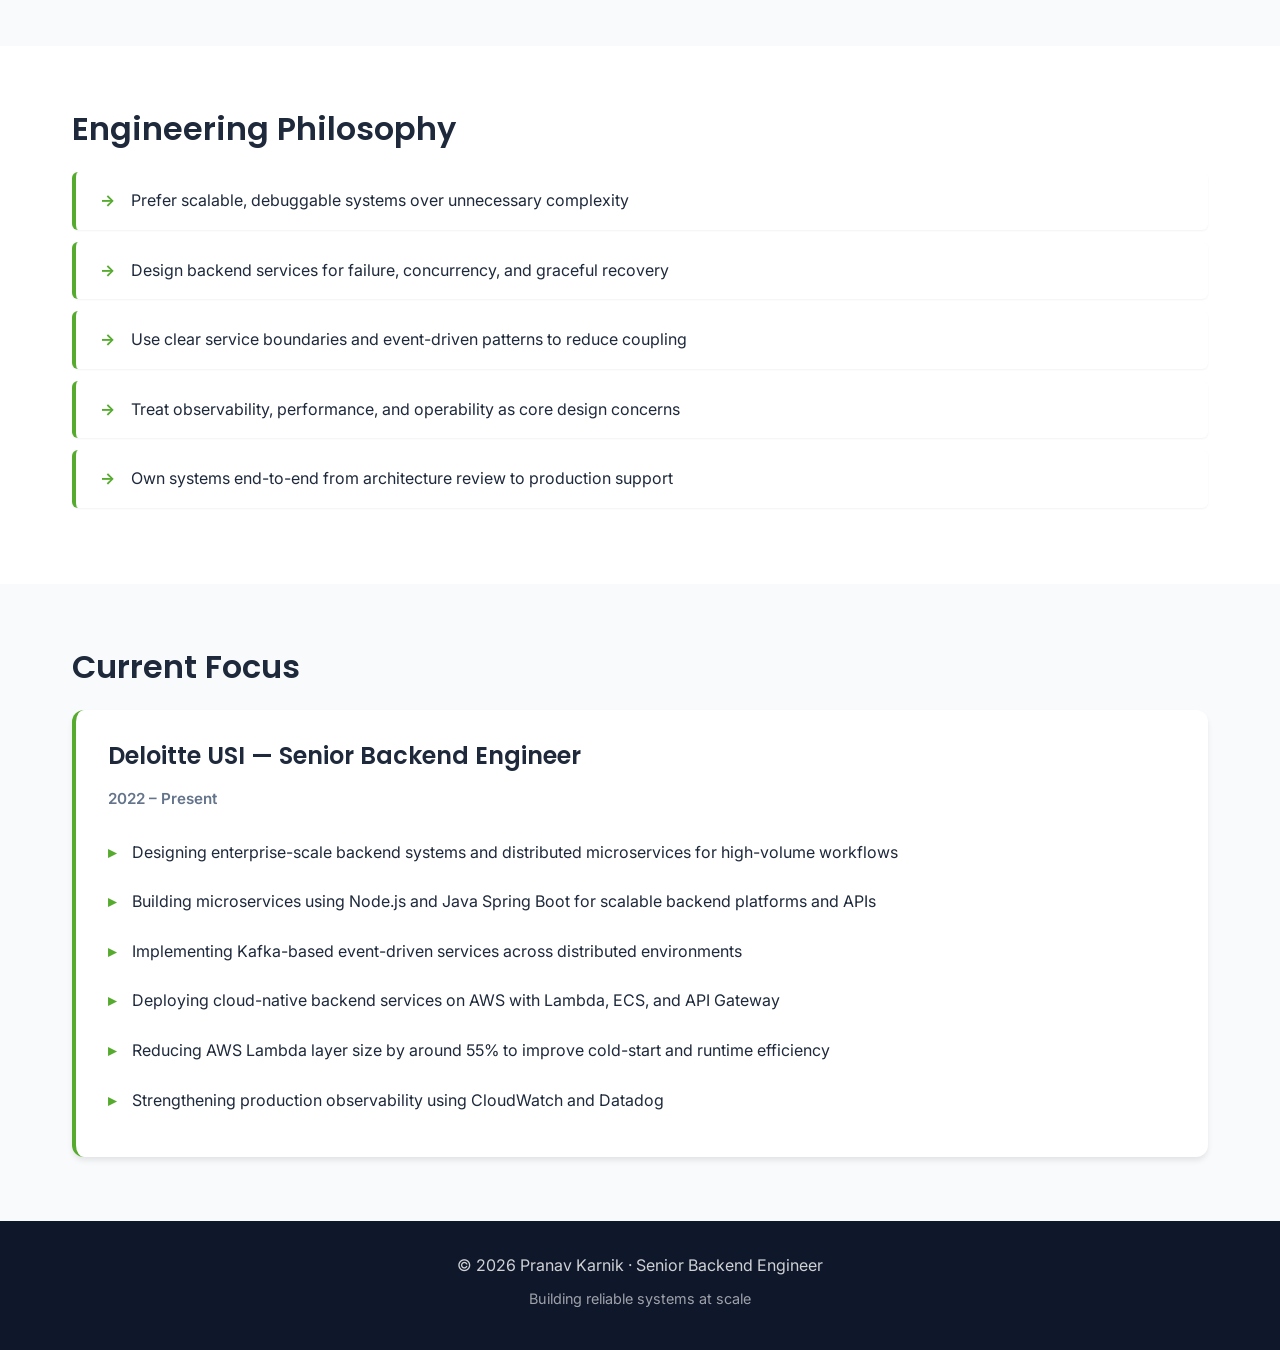
==== commit 951e45e6: "Add files via upload" ====
--- a/index.html
+++ b/index.html
@@ -11,159 +11,11 @@
 </head>
 <body>
 
-<nav class="navbar">
-  <div class="nav-container">
-    <a href="index.html" class="nav-logo"></a>
-    <button class="hamburger" id="hamburger" aria-label="Toggle menu">
-      <span class="line"></span>
-      <span class="line"></span>
-      <span class="line"></span>
-    </button>
-    <ul class="nav-menu" id="navMenu">
-      <li><a href="index.html" class="active">Home</a></li>
-      <li><a href="pages/experience.html">Work Experience</a></li>
-      <li><a href="pages/certifications.html">Certifications</a></li>
-      <li><a href="pages/languages.html">Languages & Skills</a></li>
-      <li><a href="pages/opportunities.html">Opportunities</a></li>
-    </ul>
-  </div>
-</nav>
-
-<header class="hero">
-  <div class="hero-content">
-    <div class="profile-section">
-      <img src="https://res.cloudinary.com/dsrkqlk0v/image/upload/v1769954906/IMG_8916_c2qybw.jpg" alt="Pranav Karnik" class="profile-pic">
-      <div class="profile-info">
-        <h1>Pranav Nitin Karnik</h1>
-        <p class="role">Senior Backend Engineer</p>
-        <p class="tagline">
-          Building scalable backend platforms and distributed systems with
-          strong ownership across architecture, performance, and production reliability
-        </p>
-        <p class="location">
-          📍 Pune, India · Open to India on-site roles and remote opportunities
-        </p>
-        <div class="links">
-          <a href="mailto:pranavkarnik6@gmail.com" class="btn-primary">
-            <svg width="16" height="16" viewBox="0 0 24 24" fill="none" stroke="currentColor" stroke-width="2">
-              <path d="M4 4h16c1.1 0 2 .9 2 2v12c0 1.1-.9 2-2 2H4c-1.1 0-2-.9-2-2V6c0-1.1.9-2 2-2z"></path>
-              <polyline points="22,6 12,13 2,6"></polyline>
-            </svg>
-            Email
-          </a>
-          <a href="https://www.linkedin.com/in/pranavkarnik/" target="_blank" class="btn-secondary">
-            <svg width="16" height="16" viewBox="0 0 24 24" fill="currentColor">
-              <path d="M20.447 20.452h-3.554v-5.569c0-1.328-.027-3.037-1.852-3.037-1.853 0-2.136 1.445-2.136 2.939v5.667H9.351V9h3.414v1.561h.046c.477-.9 1.637-1.85 3.37-1.85 3.601 0 4.267 2.37 4.267 5.455v6.286zM5.337 7.433c-1.144 0-2.063-.926-2.063-2.065 0-1.138.92-2.063 2.063-2.063 1.14 0 2.064.925 2.064 2.063 0 1.139-.925 2.065-2.064 2.065zm1.782 13.019H3.555V9h3.564v11.452zM22.225 0H1.771C.792 0 0 .774 0 1.729v20.542C0 23.227.792 24 1.771 24h20.451C23.2 24 24 23.227 24 22.271V1.729C24 .774 23.2 0 22.222 0h.003z"/>
-            </svg>
-            LinkedIn
-          </a>
-        </div>
-      </div>
-    </div>
-  </div>
-</header>
-
-<main>
-
-<section class="section-light">
-  <div class="container">
-    <h2>About Me</h2>
-    <p class="lead">
-      I am a Senior Backend Engineer with <strong>12+ years of experience</strong> designing,
-      building, and operating scalable backend platforms and distributed systems across
-      enterprise and product engineering environments.
-    </p>
-    <p>
-      My core strength is building production-grade microservices and transaction-critical
-      backend services using Node.js, Java Spring Boot, Python, and Go, with a strong focus on
-      cloud-native delivery, observability, and long-term production stability.
-    </p>
-  </div>
-</section>
-
-<section class="section-dark">
-  <div class="container">
-    <h2>What I Build</h2>
-    <div class="grid">
-      <div class="card">
-        <div class="card-icon">⚡</div>
-        <h3>Backend Platforms</h3>
-        <p>Production-grade microservices and APIs for high-throughput enterprise workflows</p>
-      </div>
-      <div class="card">
-        <div class="card-icon">🔄</div>
-        <h3>Event-Driven Architecture</h3>
-        <p>Kafka-backed distributed systems for asynchronous communication and scale</p>
-      </div>
-      <div class="card">
-        <div class="card-icon">🛡️</div>
-        <h3>Reliable Services</h3>
-        <p>Backend systems designed for concurrency, fault tolerance, and stable operations</p>
-      </div>
-      <div class="card">
-        <div class="card-icon">☁️</div>
-        <h3>Cloud-Native Services</h3>
-        <p>AWS-based services with observability, containerized deployment, and production monitoring</p>
-      </div>
-    </div>
-  </div>
-</section>
-
-<section class="section-light">
-  <div class="container">
-    <h2>Engineering Philosophy</h2>
-    <ul class="philosophy-list">
-      <li>
-        <span class="bullet">→</span>
-        Prefer scalable, debuggable systems over unnecessary complexity
-      </li>
-      <li>
-        <span class="bullet">→</span>
-        Design backend services for failure, concurrency, and graceful recovery
-      </li>
-      <li>
-        <span class="bullet">→</span>
-        Use clear service boundaries and event-driven patterns to reduce coupling
-      </li>
-      <li>
-        <span class="bullet">→</span>
-        Treat observability, performance, and operability as core design concerns
-      </li>
-      <li>
-        <span class="bullet">→</span>
-        Own systems end-to-end from architecture review to production support
-      </li>
-    </ul>
-  </div>
-</section>
-
-<section class="section-dark">
-  <div class="container">
-    <h2>Current Focus</h2>
-    <div class="current-role">
-      <h3>Deloitte USI — Senior Backend Engineer</h3>
-      <p class="time">2022 – Present</p>
-      <ul class="achievements">
-        <li>Designing enterprise-scale backend systems and distributed microservices for high-volume workflows</li>
-        <li>Building microservices using Node.js and Java Spring Boot for scalable backend platforms and APIs</li>
-        <li>Implementing Kafka-based event-driven services across distributed environments</li>
-        <li>Deploying cloud-native backend services on AWS with Lambda, ECS, and API Gateway</li>
-        <li>Reducing AWS Lambda layer size by around 55% to improve cold-start and runtime efficiency</li>
-        <li>Strengthening production observability using CloudWatch and Datadog</li>
-      </ul>
-    </div>
-  </div>
-</section>
-
-</main>
-
-<footer>
-  <div class="container">
-    <p>© 2026 Pranav Karnik · Senior Backend Engineer</p>
-    <p class="footer-subtitle">Building reliable systems at scale</p>
-  </div>
-</footer>
+<nav id="site-nav" class="navbar"></nav>
+<div id="page-content"></div>
+<footer id="site-footer"></footer>
 
 <script src="js/script.js"></script>
+<script src="js/index.js"></script>
 </body>
 </html>
